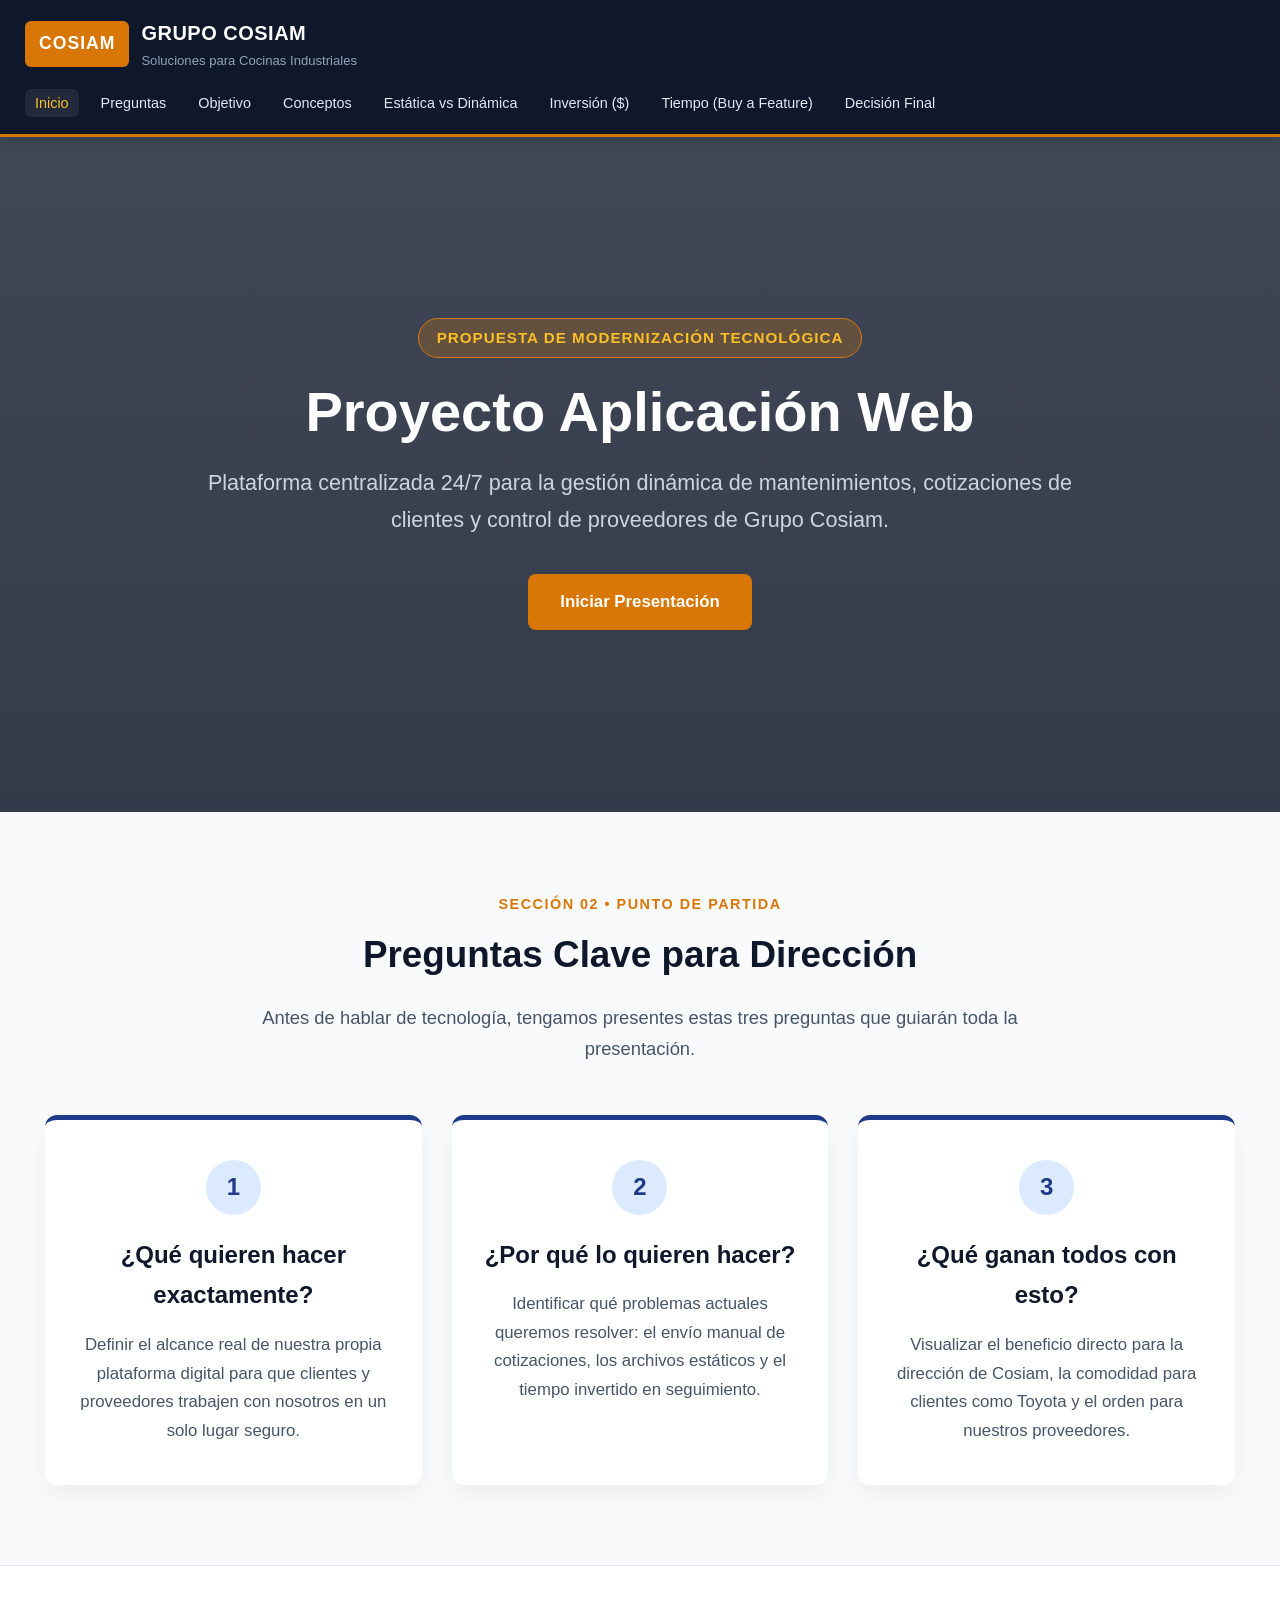
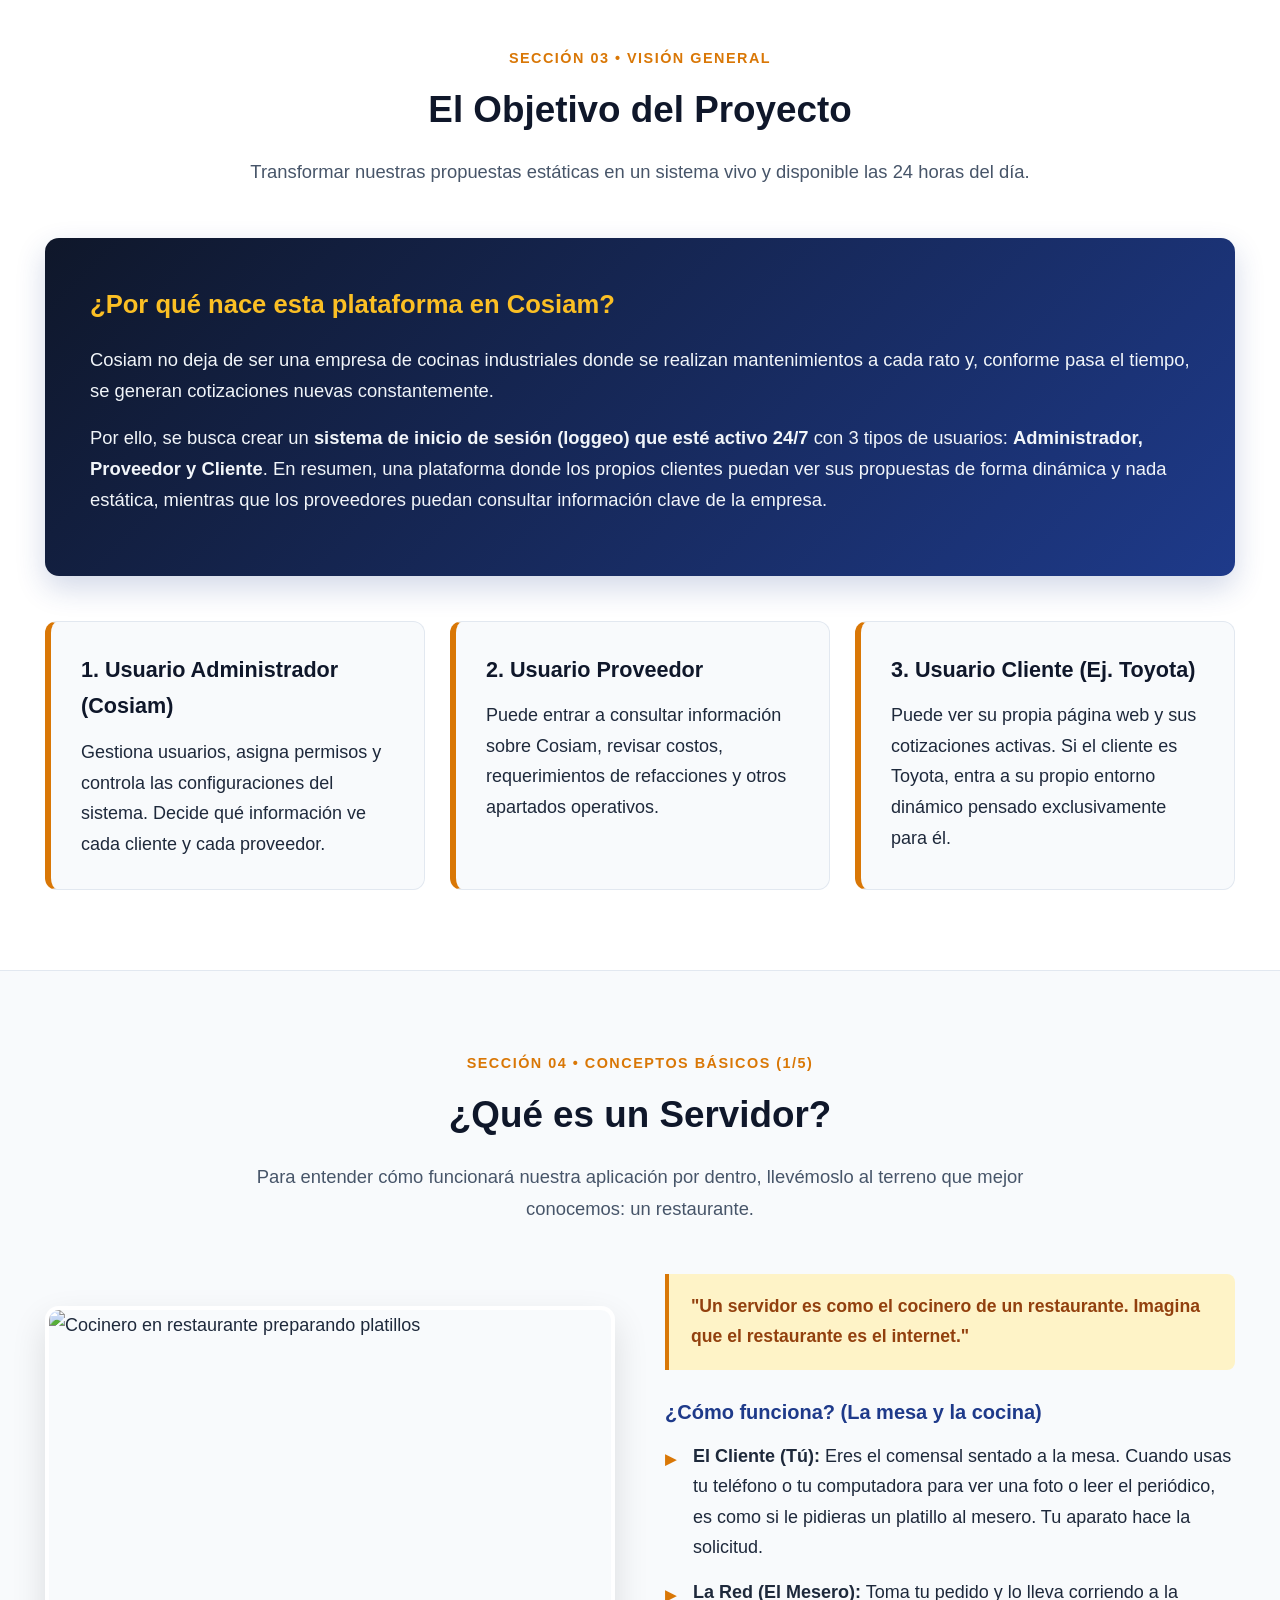
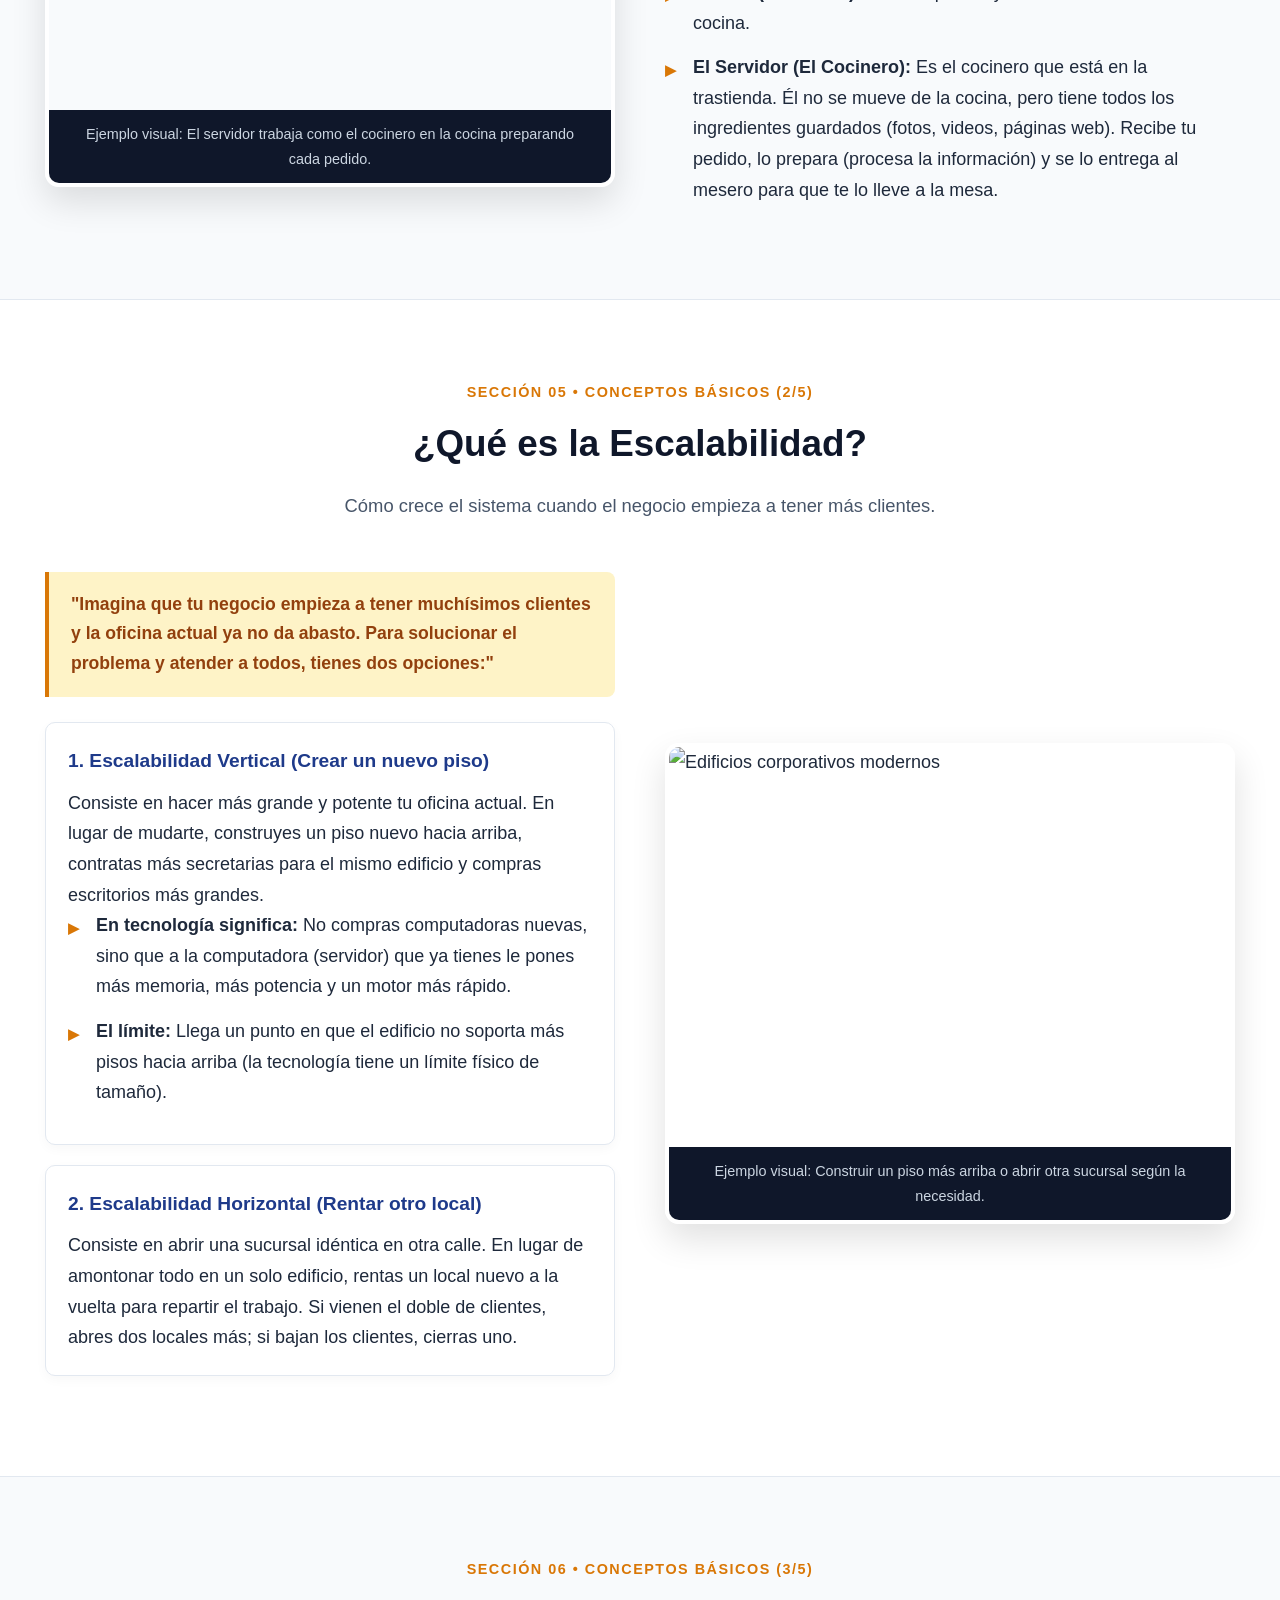
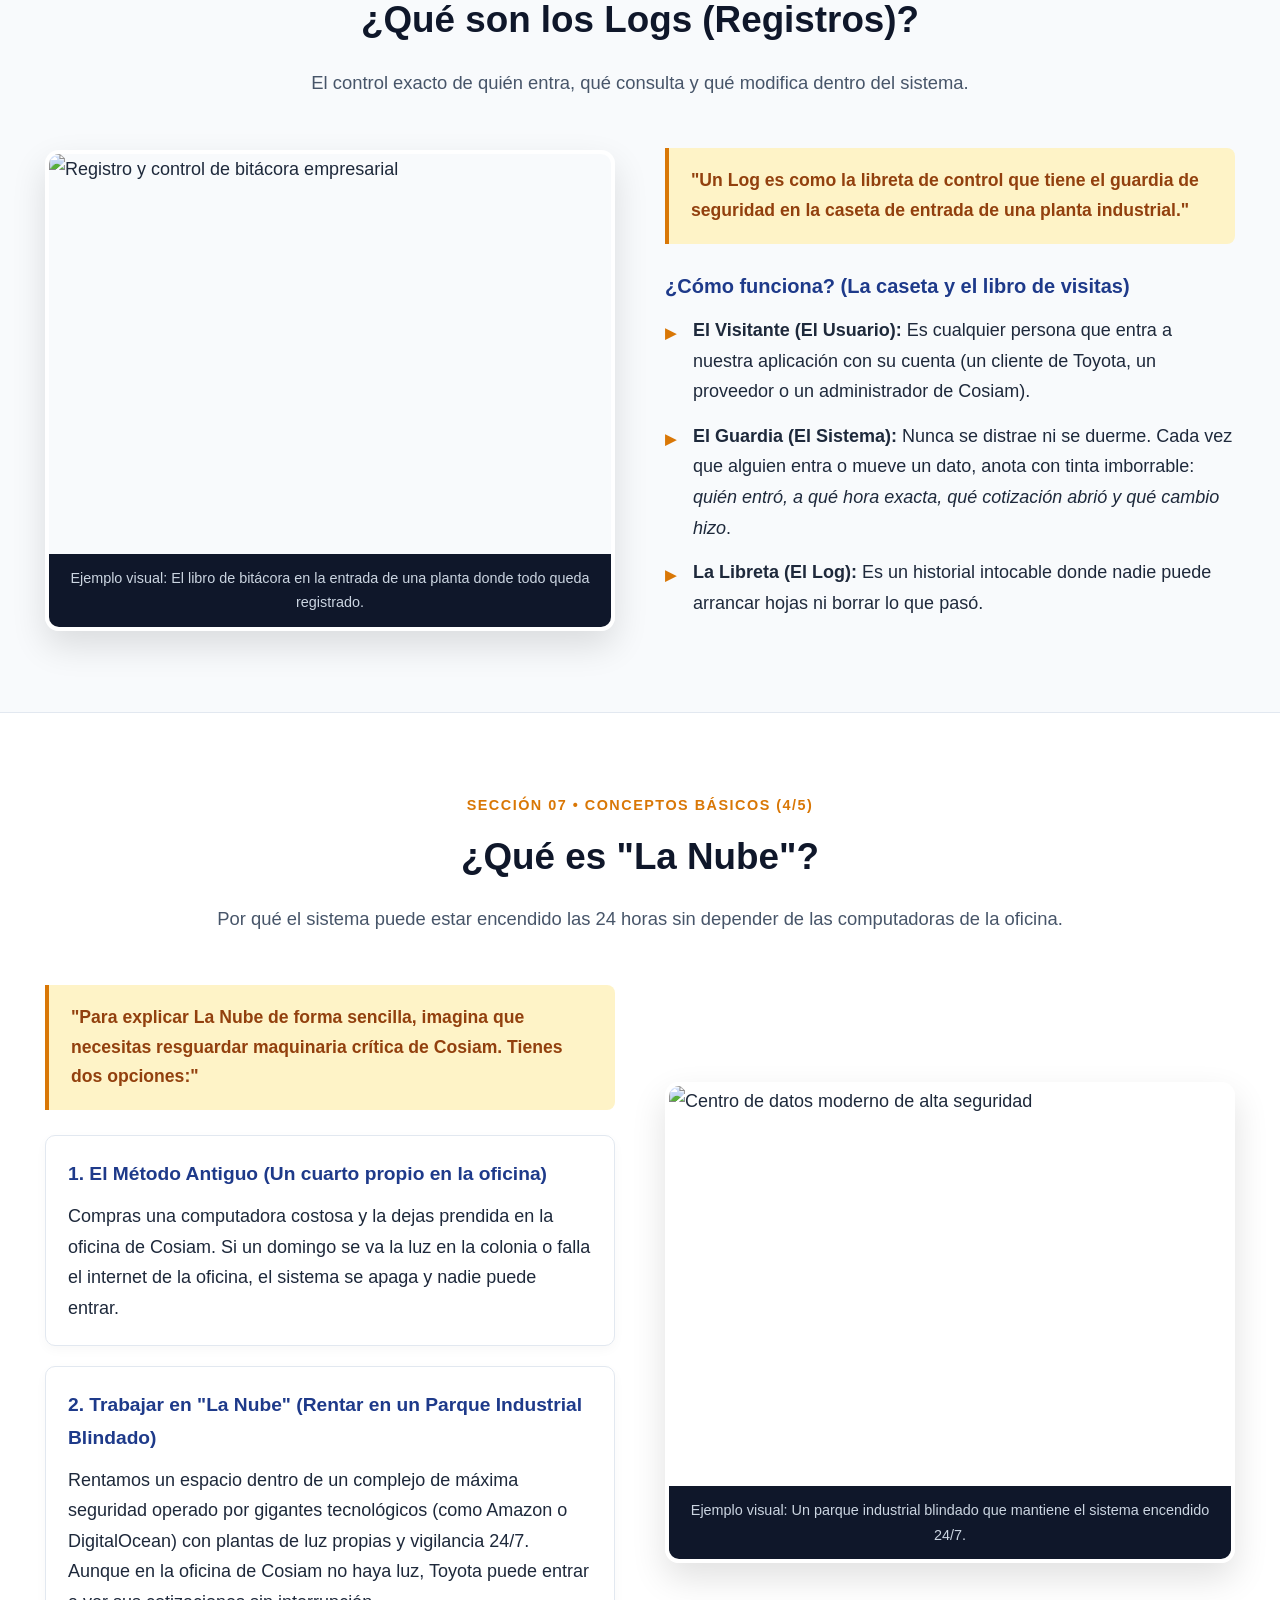
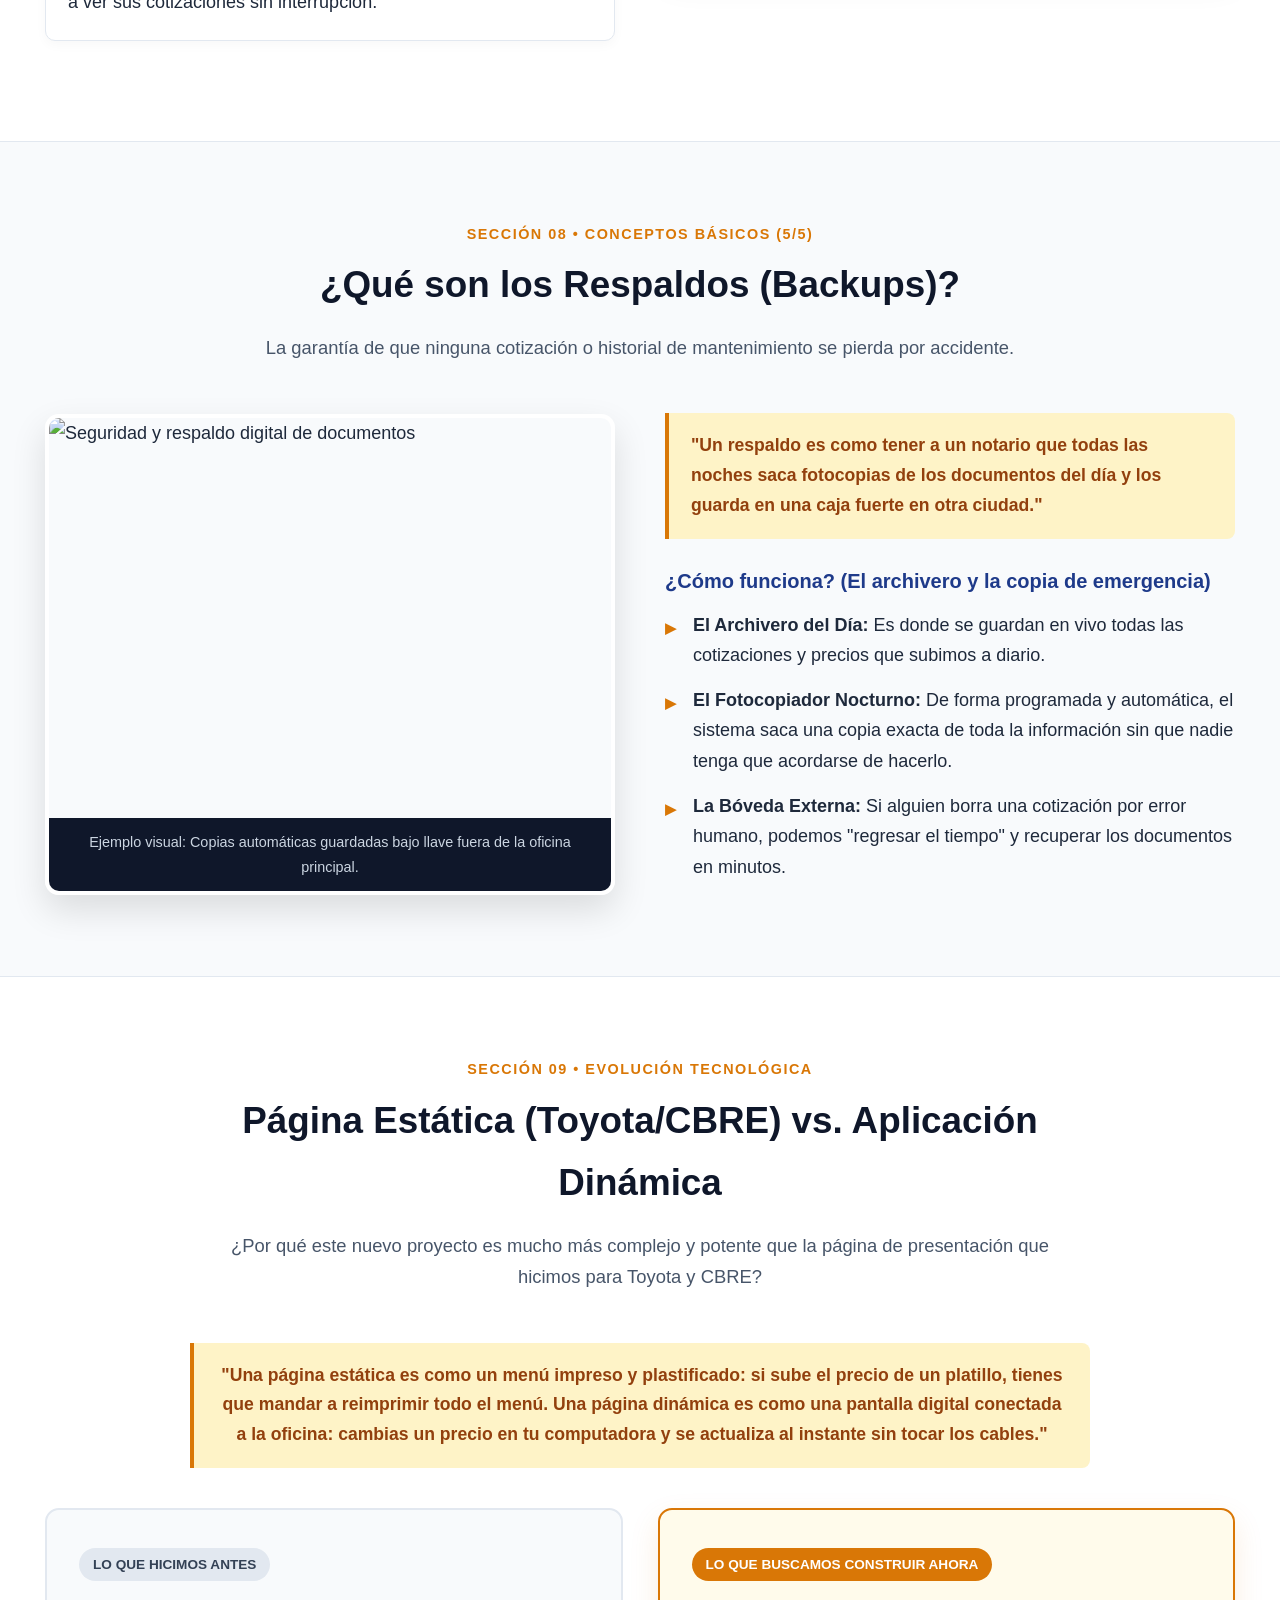
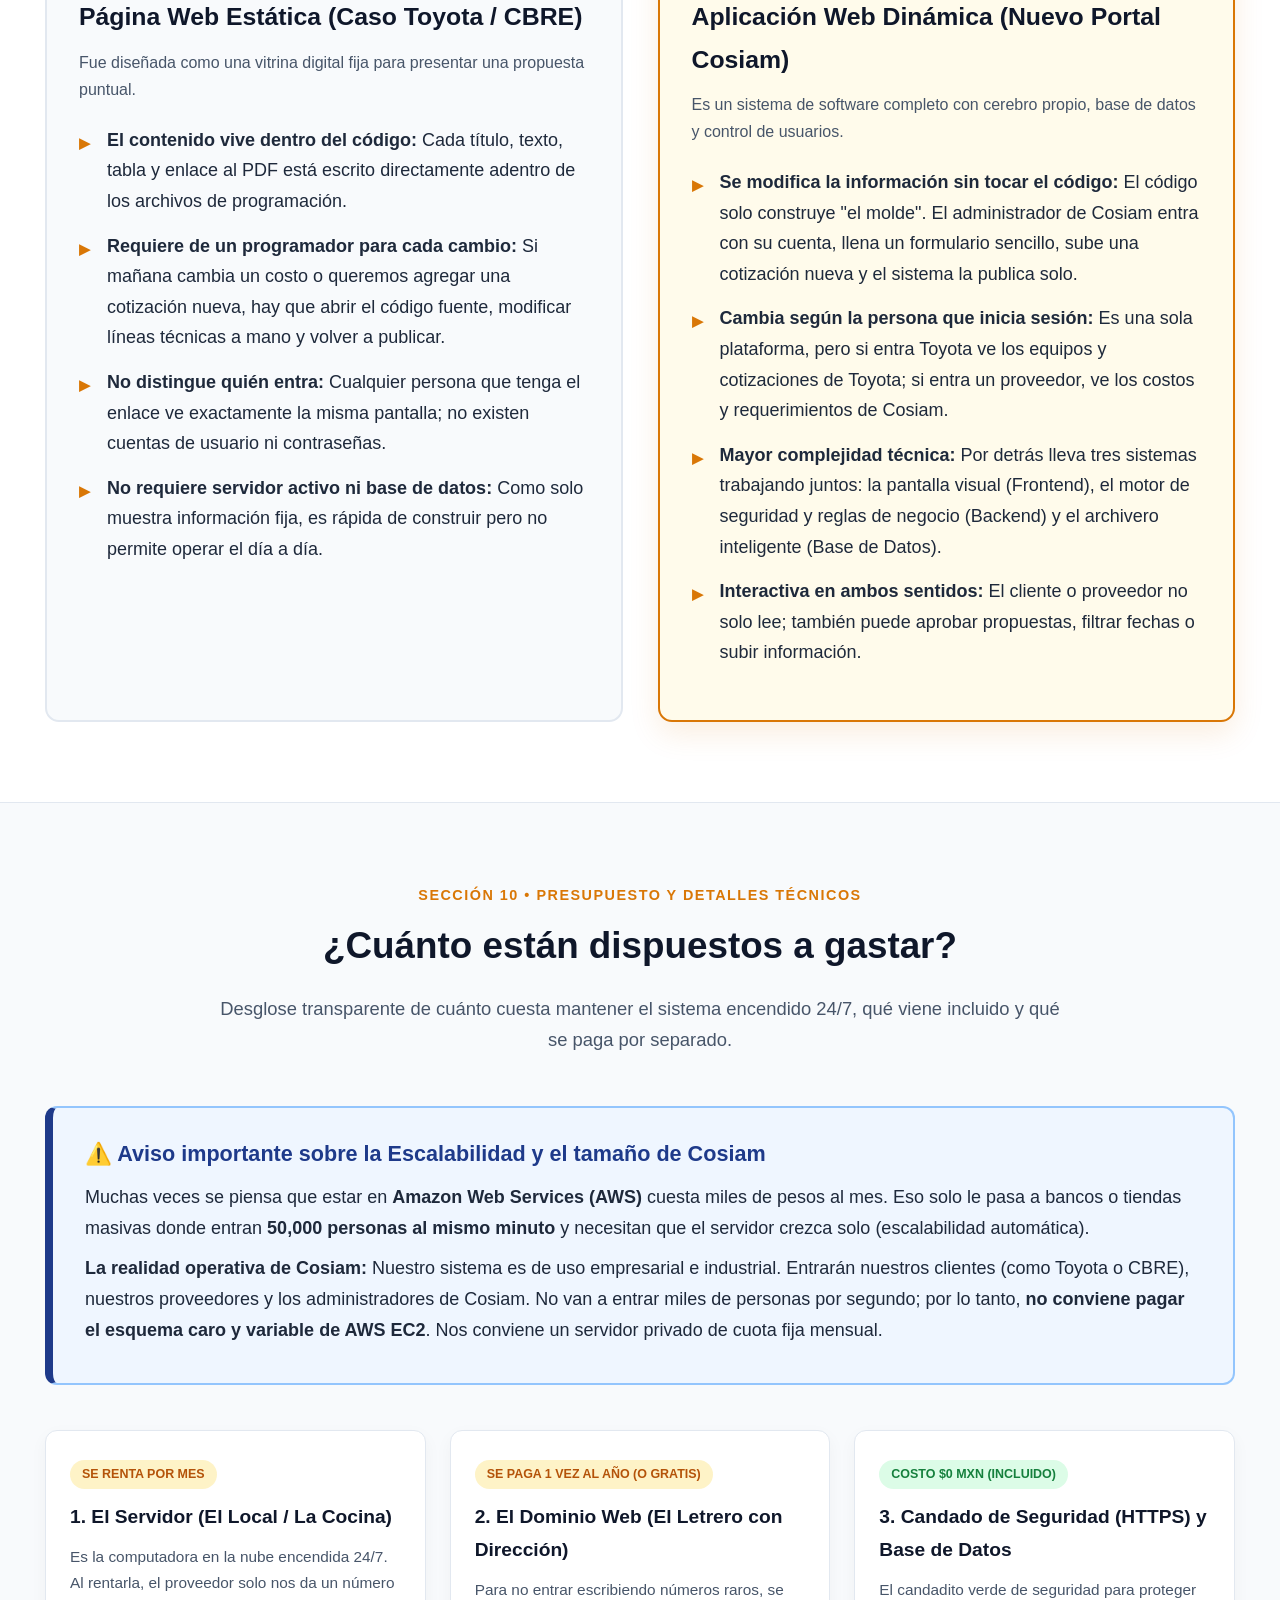
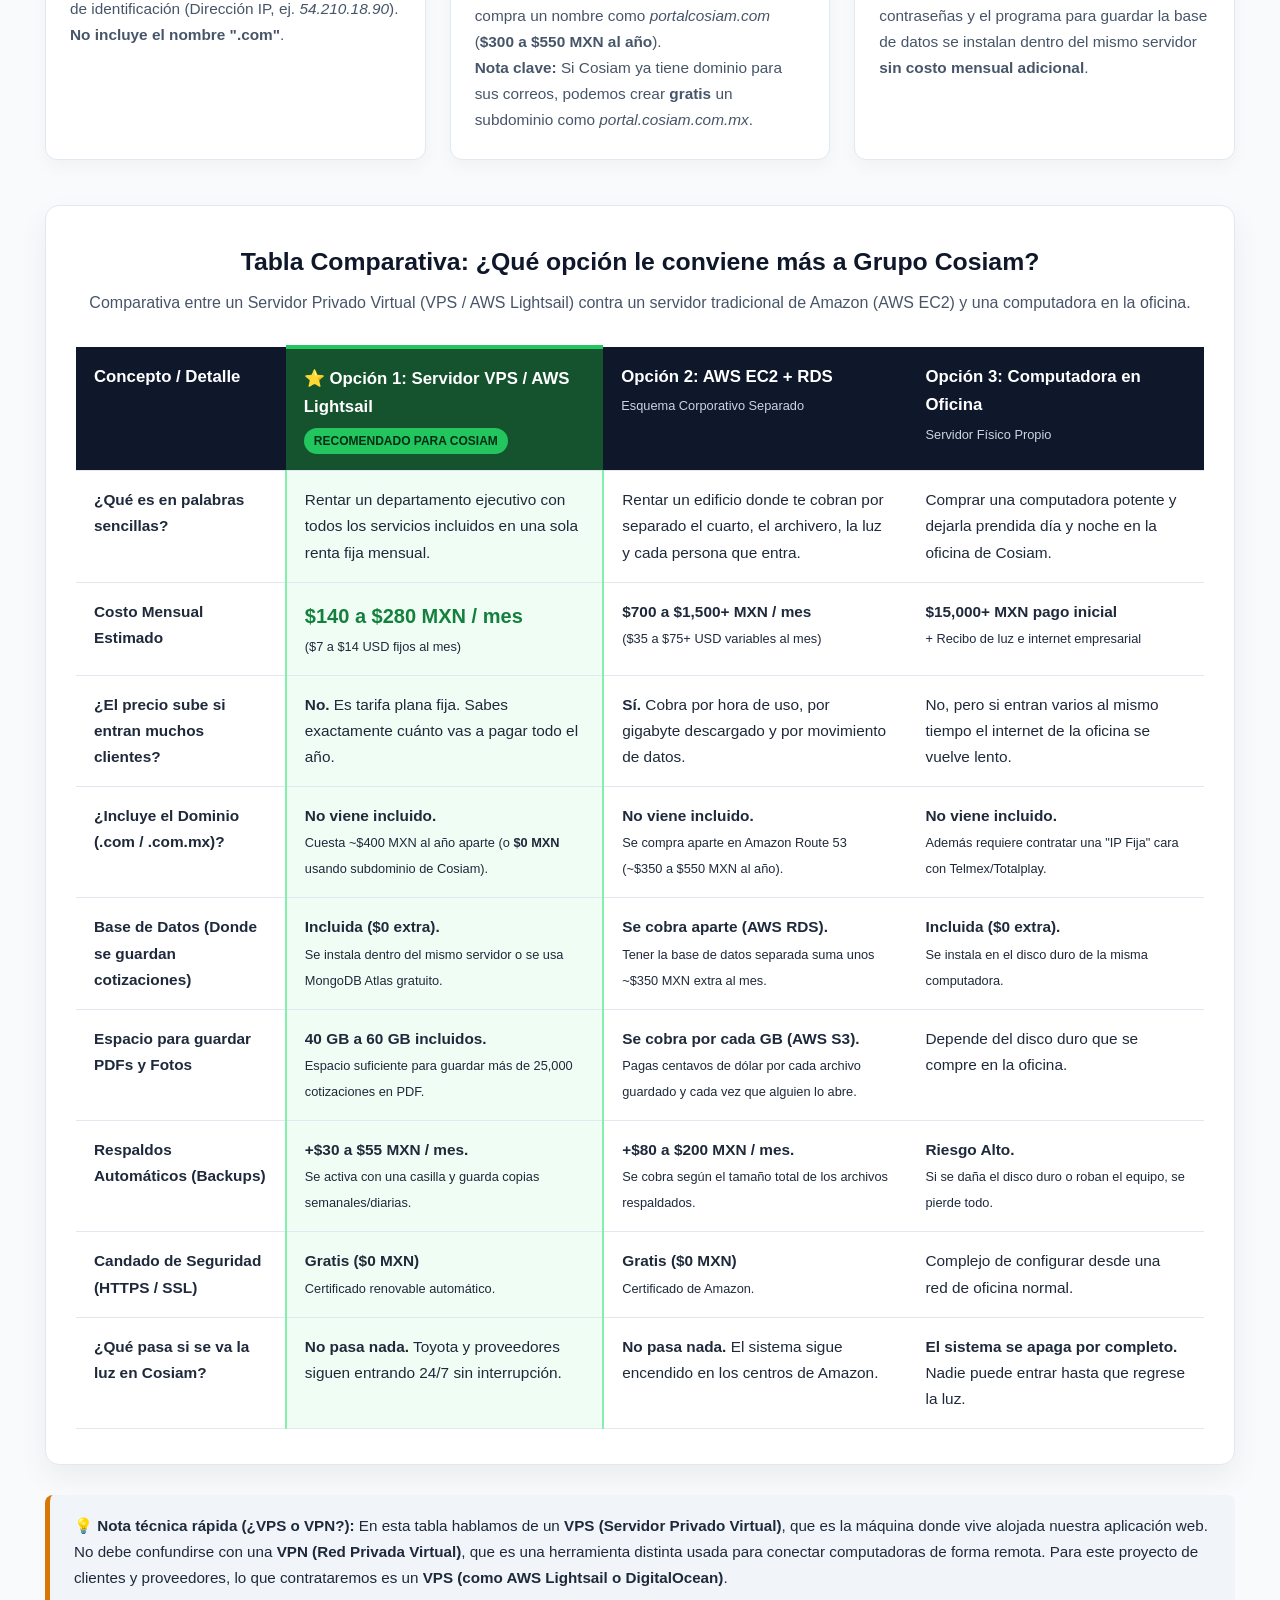
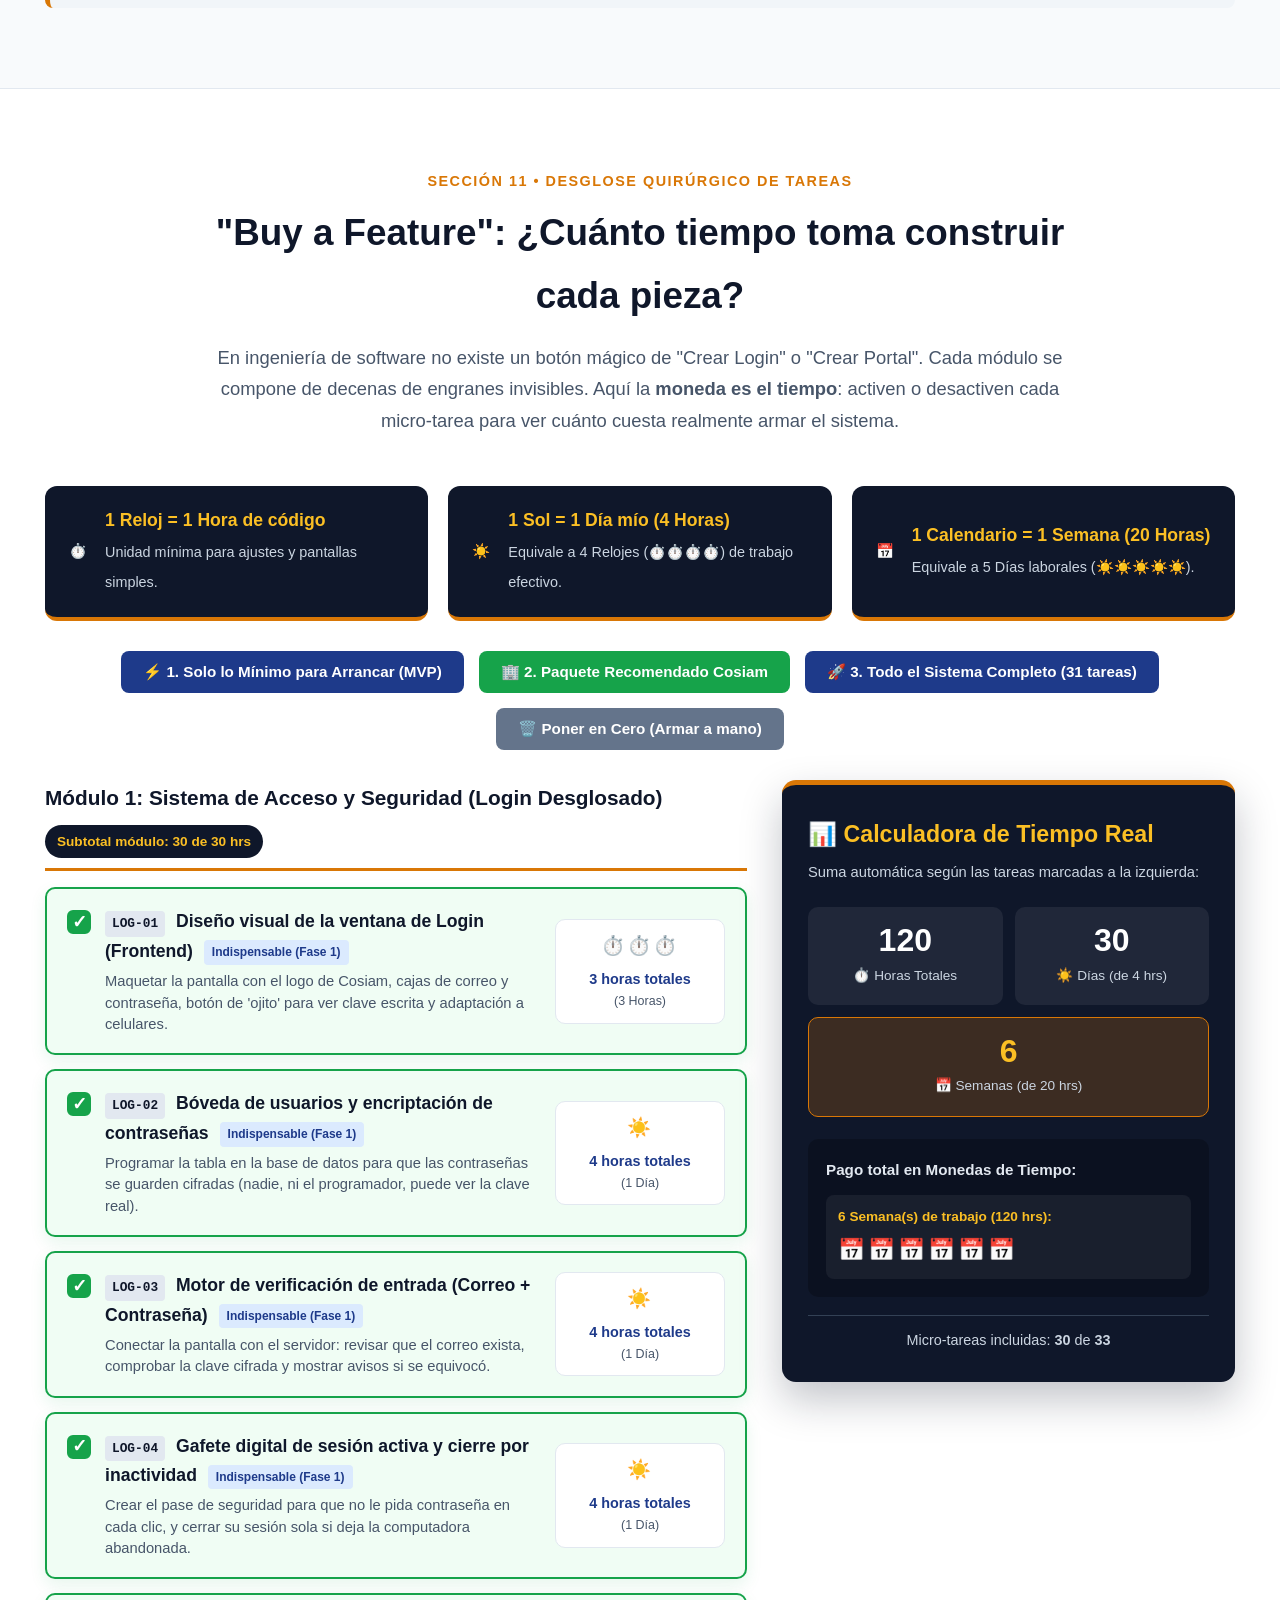
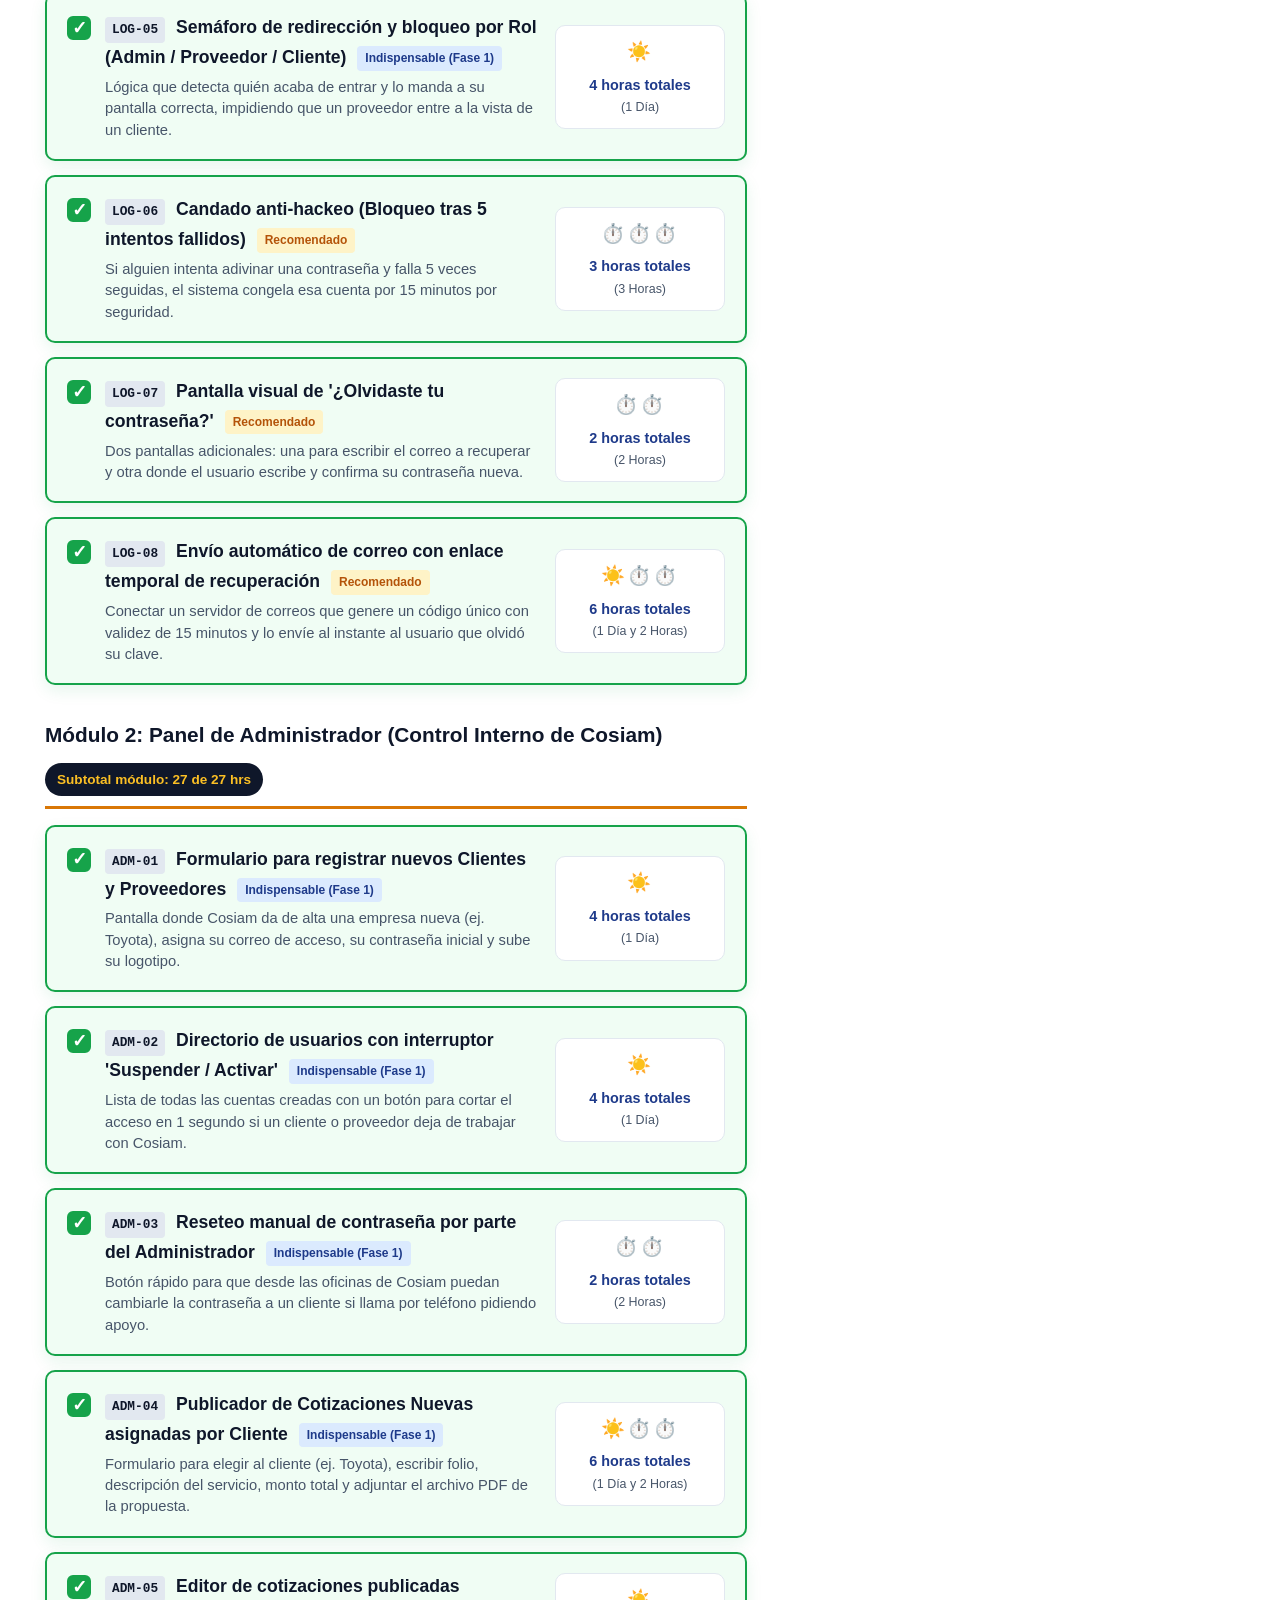
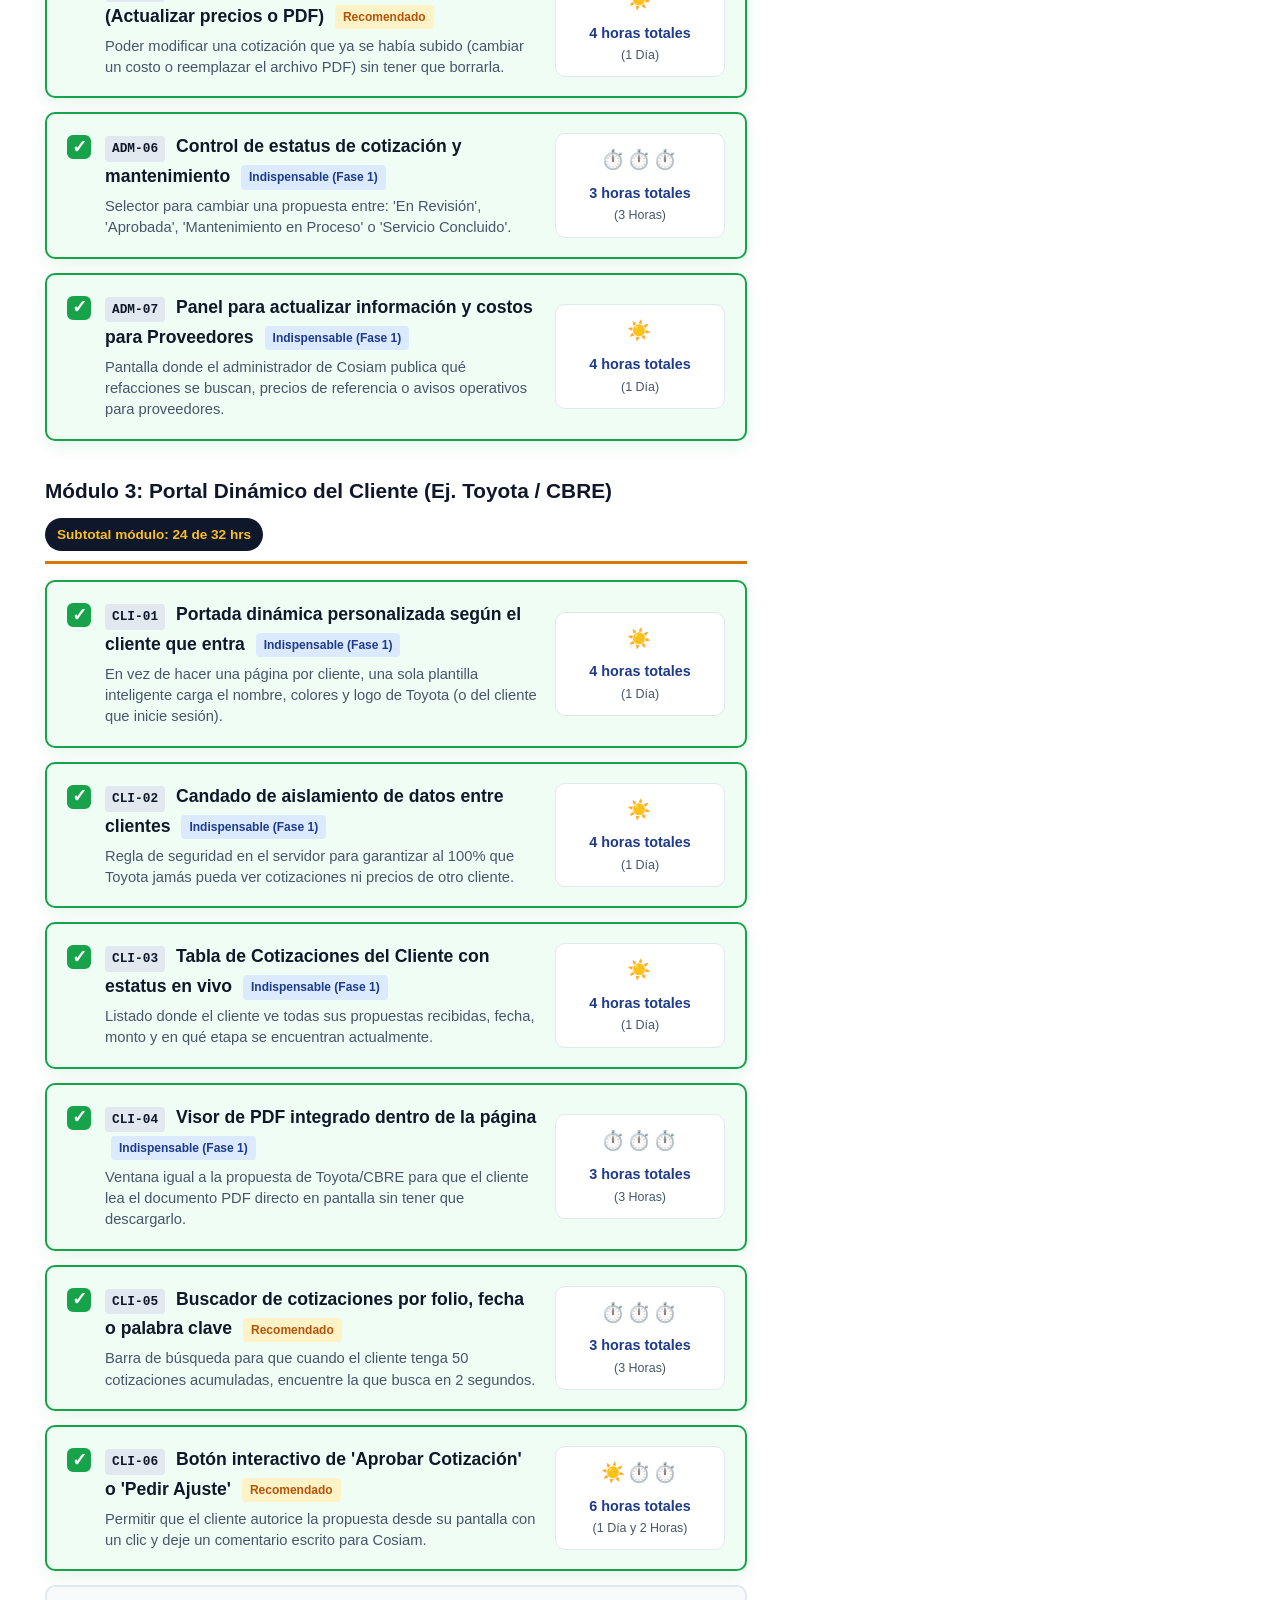
==== index.html @ 435346b8 "first commit" ====
<!DOCTYPE html>
<html lang="es">
<head>
    <meta charset="UTF-8">
    <meta name="viewport" content="width=device-width, initial-scale=1.0">
    <title>Grupo Cosiam | Presentación Proyecto Aplicación Web</title>
    <link rel="stylesheet" href="styles.css">
</head>
<body>

    <!-- ================= HEADER CORPORATIVO ================= -->
    <header id="main-header">
        <div class="header-container">
            <div class="logo-area">
                <div class="logo-badge">COSIAM</div>
                <div class="brand-text">
                    <h1>GRUPO COSIAM</h1>
                    <span>Soluciones para Cocinas Industriales</span>
                </div>
            </div>

            <button class="menu-toggle" id="menu-toggle" aria-label="Abrir menú">
                ☰
            </button>

            <nav id="main-nav">
                <ul>
                    <li><a href="#inicio" class="nav-link active">Inicio</a></li>
                    <li><a href="#preguntas" class="nav-link">Preguntas</a></li>
                    <li><a href="#objetivo" class="nav-link">Objetivo</a></li>
                    <li><a href="#servidor" class="nav-link">Conceptos</a></li>
                    <li><a href="#estatica-vs-dinamica" class="nav-link">Estática vs Dinámica</a></li>
                    <li><a href="#costos" class="nav-link">Inversión ($)</a></li>
                    <li><a href="#buy-a-feature" class="nav-link">Tiempo (Buy a Feature)</a></li>
                    <li><a href="#cierre" class="nav-link">Decisión Final</a></li>
                </ul>
            </nav>
        </div>
    </header>

    <!-- ================= SECCIÓN 1: HERO ================= -->
    <section id="inicio" class="hero-section">
        <div class="hero-content reveal">
            <span class="hero-tag">Propuesta de Modernización Tecnológica</span>
            <h2>Proyecto Aplicación Web</h2>
            <p>Plataforma centralizada 24/7 para la gestión dinámica de mantenimientos, cotizaciones de clientes y control de proveedores de Grupo Cosiam.</p>
            <a href="#preguntas" class="btn-primary">Iniciar Presentación</a>
        </div>
    </section>

    <!-- ================= SECCIÓN 2: PREGUNTAS CLAVE ================= -->
    <section id="preguntas" class="section-wrapper">
        <div class="section-header reveal">
            <span class="section-step">Sección 02 • Punto de Partida</span>
            <h3>Preguntas Clave para Dirección</h3>
            <p>Antes de hablar de tecnología, tengamos presentes estas tres preguntas que guiarán toda la presentación.</p>
        </div>

        <div class="questions-grid">
            <div class="question-card reveal">
                <div class="question-number">1</div>
                <h4>¿Qué quieren hacer exactamente?</h4>
                <p>Definir el alcance real de nuestra propia plataforma digital para que clientes y proveedores trabajen con nosotros en un solo lugar seguro.</p>
            </div>

            <div class="question-card reveal">
                <div class="question-number">2</div>
                <h4>¿Por qué lo quieren hacer?</h4>
                <p>Identificar qué problemas actuales queremos resolver: el envío manual de cotizaciones, los archivos estáticos y el tiempo invertido en seguimiento.</p>
            </div>

            <div class="question-card reveal">
                <div class="question-number">3</div>
                <h4>¿Qué ganan todos con esto?</h4>
                <p>Visualizar el beneficio directo para la dirección de Cosiam, la comodidad para clientes como Toyota y el orden para nuestros proveedores.</p>
            </div>
        </div>
    </section>

    <!-- ================= SECCIÓN 3: OBJETIVO DEL PROYECTO ================= -->
    <div class="section-alt">
        <section id="objetivo" class="section-wrapper">
            <div class="section-header reveal">
                <span class="section-step">Sección 03 • Visión General</span>
                <h3>El Objetivo del Proyecto</h3>
                <p>Transformar nuestras propuestas estáticas en un sistema vivo y disponible las 24 horas del día.</p>
            </div>

            <div class="objective-box reveal">
                <h4>¿Por qué nace esta plataforma en Cosiam?</h4>
                <p>Cosiam no deja de ser una empresa de cocinas industriales donde se realizan mantenimientos a cada rato y, conforme pasa el tiempo, se generan cotizaciones nuevas constantemente.</p>
                <p>Por ello, se busca crear un <strong>sistema de inicio de sesión (loggeo) que esté activo 24/7</strong> con 3 tipos de usuarios: <strong>Administrador, Proveedor y Cliente</strong>. En resumen, una plataforma donde los propios clientes puedan ver sus propuestas de forma dinámica y nada estática, mientras que los proveedores puedan consultar información clave de la empresa.</p>
            </div>

            <div class="roles-grid">
                <div class="role-card reveal">
                    <h5>1. Usuario Administrador (Cosiam)</h5>
                    <p>Gestiona usuarios, asigna permisos y controla las configuraciones del sistema. Decide qué información ve cada cliente y cada proveedor.</p>
                </div>

                <div class="role-card reveal">
                    <h5>2. Usuario Proveedor</h5>
                    <p>Puede entrar a consultar información sobre Cosiam, revisar costos, requerimientos de refacciones y otros apartados operativos.</p>
                </div>

                <div class="role-card reveal">
                    <h5>3. Usuario Cliente (Ej. Toyota)</h5>
                    <p>Puede ver su propia página web y sus cotizaciones activas. Si el cliente es Toyota, entra a su propio entorno dinámico pensado exclusivamente para él.</p>
                </div>
            </div>
        </section>
    </div>

    <!-- ================= SECCIÓN 4: EL SERVIDOR ================= -->
    <section id="servidor" class="section-wrapper">
        <div class="section-header reveal">
            <span class="section-step">Sección 04 • Conceptos Básicos (1/5)</span>
            <h3>¿Qué es un Servidor?</h3>
            <p>Para entender cómo funcionará nuestra aplicación por dentro, llevémoslo al terreno que mejor conocemos: un restaurante.</p>
        </div>

        <div class="concept-container reveal">
            <div class="concept-image-wrapper">
                <img src="https://images.unsplash.com/photo-1577219491135-ce391730fb2c?auto=format&fit=crop&w=1000&q=80" alt="Cocinero en restaurante preparando platillos">
                <div class="image-caption">Ejemplo visual: El servidor trabaja como el cocinero en la cocina preparando cada pedido.</div>
            </div>

            <div class="concept-text">
                <div class="metaphor-intro">
                    "Un servidor es como el cocinero de un restaurante. Imagina que el restaurante es el internet."
                </div>

                <div class="concept-subtitle">¿Cómo funciona? (La mesa y la cocina)</div>
                <ul class="concept-list">
                    <li><strong>El Cliente (Tú):</strong> Eres el comensal sentado a la mesa. Cuando usas tu teléfono o tu computadora para ver una foto o leer el periódico, es como si le pidieras un platillo al mesero. Tu aparato hace la solicitud.</li>
                    <li><strong>La Red (El Mesero):</strong> Toma tu pedido y lo lleva corriendo a la cocina.</li>
                    <li><strong>El Servidor (El Cocinero):</strong> Es el cocinero que está en la trastienda. Él no se mueve de la cocina, pero tiene todos los ingredientes guardados (fotos, videos, páginas web). Recibe tu pedido, lo prepara (procesa la información) y se lo entrega al mesero para que te lo lleve a la mesa.</li>
                </ul>
            </div>
        </div>
    </section>

    <!-- ================= SECCIÓN 5: ESCALABILIDAD ================= -->
    <div class="section-alt">
        <section id="escalabilidad" class="section-wrapper">
            <div class="section-header reveal">
                <span class="section-step">Sección 05 • Conceptos Básicos (2/5)</span>
                <h3>¿Qué es la Escalabilidad?</h3>
                <p>Cómo crece el sistema cuando el negocio empieza a tener más clientes.</p>
            </div>

            <div class="concept-container reverse reveal">
                <div class="concept-image-wrapper">
                    <img src="https://images.unsplash.com/photo-1486406146926-c627a92ad1ab?auto=format&fit=crop&w=1000&q=80" alt="Edificios corporativos modernos">
                    <div class="image-caption">Ejemplo visual: Construir un piso más arriba o abrir otra sucursal según la necesidad.</div>
                </div>

                <div class="concept-text">
                    <div class="metaphor-intro">
                        "Imagina que tu negocio empieza a tener muchísimos clientes y la oficina actual ya no da abasto. Para solucionar el problema y atender a todos, tienes dos opciones:"
                    </div>

                    <div class="option-card">
                        <h5>1. Escalabilidad Vertical (Crear un nuevo piso)</h5>
                        <p>Consiste en hacer más grande y potente tu oficina actual. En lugar de mudarte, construyes un piso nuevo hacia arriba, contratas más secretarias para el mismo edificio y compras escritorios más grandes.</p>
                        <ul class="concept-list">
                            <li><strong>En tecnología significa:</strong> No compras computadoras nuevas, sino que a la computadora (servidor) que ya tienes le pones más memoria, más potencia y un motor más rápido.</li>
                            <li><strong>El límite:</strong> Llega un punto en que el edificio no soporta más pisos hacia arriba (la tecnología tiene un límite físico de tamaño).</li>
                        </ul>
                    </div>

                    <div class="option-card">
                        <h5>2. Escalabilidad Horizontal (Rentar otro local)</h5>
                        <p>Consiste en abrir una sucursal idéntica en otra calle. En lugar de amontonar todo en un solo edificio, rentas un local nuevo a la vuelta para repartir el trabajo. Si vienen el doble de clientes, abres dos locales más; si bajan los clientes, cierras uno.</p>
                    </div>
                </div>
            </div>
        </section>
    </div>

    <!-- ================= SECCIÓN 6: LOGS (BITÁCORA) ================= -->
    <section id="logs" class="section-wrapper">
        <div class="section-header reveal">
            <span class="section-step">Sección 06 • Conceptos Básicos (3/5)</span>
            <h3>¿Qué son los Logs (Registros)?</h3>
            <p>El control exacto de quién entra, qué consulta y qué modifica dentro del sistema.</p>
        </div>

        <div class="concept-container reveal">
            <div class="concept-image-wrapper">
                <img src="https://images.unsplash.com/photo-1454165804606-c3d57bc86b40?auto=format&fit=crop&w=1000&q=80" alt="Registro y control de bitácora empresarial">
                <div class="image-caption">Ejemplo visual: El libro de bitácora en la entrada de una planta donde todo queda registrado.</div>
            </div>

            <div class="concept-text">
                <div class="metaphor-intro">
                    "Un Log es como la libreta de control que tiene el guardia de seguridad en la caseta de entrada de una planta industrial."
                </div>

                <div class="concept-subtitle">¿Cómo funciona? (La caseta y el libro de visitas)</div>
                <ul class="concept-list">
                    <li><strong>El Visitante (El Usuario):</strong> Es cualquier persona que entra a nuestra aplicación con su cuenta (un cliente de Toyota, un proveedor o un administrador de Cosiam).</li>
                    <li><strong>El Guardia (El Sistema):</strong> Nunca se distrae ni se duerme. Cada vez que alguien entra o mueve un dato, anota con tinta imborrable: <em>quién entró, a qué hora exacta, qué cotización abrió y qué cambio hizo</em>.</li>
                    <li><strong>La Libreta (El Log):</strong> Es un historial intocable donde nadie puede arrancar hojas ni borrar lo que pasó.</li>
                </ul>
            </div>
        </div>
    </section>

    <!-- ================= SECCIÓN 7: LA NUBE ================= -->
    <div class="section-alt">
        <section id="nube" class="section-wrapper">
            <div class="section-header reveal">
                <span class="section-step">Sección 07 • Conceptos Básicos (4/5)</span>
                <h3>¿Qué es "La Nube"?</h3>
                <p>Por qué el sistema puede estar encendido las 24 horas sin depender de las computadoras de la oficina.</p>
            </div>

            <div class="concept-container reverse reveal">
                <div class="concept-image-wrapper">
                    <img src="https://images.unsplash.com/photo-1558494949-ef010cbdcc31?auto=format&fit=crop&w=1000&q=80" alt="Centro de datos moderno de alta seguridad">
                    <div class="image-caption">Ejemplo visual: Un parque industrial blindado que mantiene el sistema encendido 24/7.</div>
                </div>

                <div class="concept-text">
                    <div class="metaphor-intro">
                        "Para explicar La Nube de forma sencilla, imagina que necesitas resguardar maquinaria crítica de Cosiam. Tienes dos opciones:"
                    </div>

                    <div class="option-card">
                        <h5>1. El Método Antiguo (Un cuarto propio en la oficina)</h5>
                        <p>Compras una computadora costosa y la dejas prendida en la oficina de Cosiam. Si un domingo se va la luz en la colonia o falla el internet de la oficina, el sistema se apaga y nadie puede entrar.</p>
                    </div>

                    <div class="option-card">
                        <h5>2. Trabajar en "La Nube" (Rentar en un Parque Industrial Blindado)</h5>
                        <p>Rentamos un espacio dentro de un complejo de máxima seguridad operado por gigantes tecnológicos (como Amazon o DigitalOcean) con plantas de luz propias y vigilancia 24/7. Aunque en la oficina de Cosiam no haya luz, Toyota puede entrar a ver sus cotizaciones sin interrupción.</p>
                    </div>
                </div>
            </div>
        </section>
    </div>

    <!-- ================= SECCIÓN 8: RESPALDOS (BACKUPS) ================= -->
    <section id="respaldos" class="section-wrapper">
        <div class="section-header reveal">
            <span class="section-step">Sección 08 • Conceptos Básicos (5/5)</span>
            <h3>¿Qué son los Respaldos (Backups)?</h3>
            <p>La garantía de que ninguna cotización o historial de mantenimiento se pierda por accidente.</p>
        </div>

        <div class="concept-container reveal">
            <div class="concept-image-wrapper">
                <img src="https://images.unsplash.com/photo-1563986768609-322da13575f3?auto=format&fit=crop&w=1000&q=80" alt="Seguridad y respaldo digital de documentos">
                <div class="image-caption">Ejemplo visual: Copias automáticas guardadas bajo llave fuera de la oficina principal.</div>
            </div>

            <div class="concept-text">
                <div class="metaphor-intro">
                    "Un respaldo es como tener a un notario que todas las noches saca fotocopias de los documentos del día y los guarda en una caja fuerte en otra ciudad."
                </div>

                <div class="concept-subtitle">¿Cómo funciona? (El archivero y la copia de emergencia)</div>
                <ul class="concept-list">
                    <li><strong>El Archivero del Día:</strong> Es donde se guardan en vivo todas las cotizaciones y precios que subimos a diario.</li>
                    <li><strong>El Fotocopiador Nocturno:</strong> De forma programada y automática, el sistema saca una copia exacta de toda la información sin que nadie tenga que acordarse de hacerlo.</li>
                    <li><strong>La Bóveda Externa:</strong> Si alguien borra una cotización por error humano, podemos "regresar el tiempo" y recuperar los documentos en minutos.</li>
                </ul>
            </div>
        </div>
    </section>

    <!-- ================= SECCIÓN 9: PÁGINA ESTÁTICA VS DINÁMICA ================= -->
    <div class="section-alt">
        <section id="estatica-vs-dinamica" class="section-wrapper">
            <div class="section-header reveal">
                <span class="section-step">Sección 09 • Evolución Tecnológica</span>
                <h3>Página Estática (Toyota/CBRE) vs. Aplicación Dinámica</h3>
                <p>¿Por qué este nuevo proyecto es mucho más complejo y potente que la página de presentación que hicimos para Toyota y CBRE?</p>
            </div>

            <div class="metaphor-intro reveal" style="max-width: 900px; margin: 0 auto 40px auto; text-align: center;">
                "Una página estática es como un <strong>menú impreso y plastificado</strong>: si sube el precio de un platillo, tienes que mandar a reimprimir todo el menú. Una página dinámica es como una <strong>pantalla digital conectada a la oficina</strong>: cambias un precio en tu computadora y se actualiza al instante sin tocar los cables."
            </div>

            <div class="comparison-grid reveal">
                <!-- Columna Estática -->
                <div class="comparison-card static-card">
                    <div class="comp-badge badge-gray">Lo que hicimos antes</div>
                    <h4>Página Web Estática (Caso Toyota / CBRE)</h4>
                    <p class="comp-desc">Fue diseñada como una vitrina digital fija para presentar una propuesta puntual.</p>
                    <ul class="concept-list">
                        <li><strong>El contenido vive dentro del código:</strong> Cada título, texto, tabla y enlace al PDF está escrito directamente adentro de los archivos de programación.</li>
                        <li><strong>Requiere de un programador para cada cambio:</strong> Si mañana cambia un costo o queremos agregar una cotización nueva, hay que abrir el código fuente, modificar líneas técnicas a mano y volver a publicar.</li>
                        <li><strong>No distingue quién entra:</strong> Cualquier persona que tenga el enlace ve exactamente la misma pantalla; no existen cuentas de usuario ni contraseñas.</li>
                        <li><strong>No requiere servidor activo ni base de datos:</strong> Como solo muestra información fija, es rápida de construir pero no permite operar el día a día.</li>
                    </ul>
                </div>

                <!-- Columna Dinámica -->
                <div class="comparison-card dynamic-card">
                    <div class="comp-badge badge-amber">Lo que buscamos construir ahora</div>
                    <h4>Aplicación Web Dinámica (Nuevo Portal Cosiam)</h4>
                    <p class="comp-desc">Es un sistema de software completo con cerebro propio, base de datos y control de usuarios.</p>
                    <ul class="concept-list">
                        <li><strong>Se modifica la información sin tocar el código:</strong> El código solo construye "el molde". El administrador de Cosiam entra con su cuenta, llena un formulario sencillo, sube una cotización nueva y el sistema la publica solo.</li>
                        <li><strong>Cambia según la persona que inicia sesión:</strong> Es una sola plataforma, pero si entra Toyota ve los equipos y cotizaciones de Toyota; si entra un proveedor, ve los costos y requerimientos de Cosiam.</li>
                        <li><strong>Mayor complejidad técnica:</strong> Por detrás lleva tres sistemas trabajando juntos: la pantalla visual (Frontend), el motor de seguridad y reglas de negocio (Backend) y el archivero inteligente (Base de Datos).</li>
                        <li><strong>Interactiva en ambos sentidos:</strong> El cliente o proveedor no solo lee; también puede aprobar propuestas, filtrar fechas o subir información.</li>
                    </ul>
                </div>
            </div>
        </section>
    </div>

    <!-- ================= SECCIÓN 10: COSTOS E INFRAESTRUCTURA DETALLADA ================= -->
    <section id="costos" class="section-wrapper">
        <div class="section-header reveal">
            <span class="section-step">Sección 10 • Presupuesto y Detalles Técnicos</span>
            <h3>¿Cuánto están dispuestos a gastar?</h3>
            <p>Desglose transparente de cuánto cuesta mantener el sistema encendido 24/7, qué viene incluido y qué se paga por separado.</p>
        </div>

        <!-- Aviso de Escalabilidad Realista -->
        <div class="cost-warning-box reveal">
            <h4>⚠️ Aviso importante sobre la Escalabilidad y el tamaño de Cosiam</h4>
            <p>Muchas veces se piensa que estar en <strong>Amazon Web Services (AWS)</strong> cuesta miles de pesos al mes. Eso solo le pasa a bancos o tiendas masivas donde entran <strong>50,000 personas al mismo minuto</strong> y necesitan que el servidor crezca solo (escalabilidad automática).</p>
            <p><strong>La realidad operativa de Cosiam:</strong> Nuestro sistema es de uso empresarial e industrial. Entrarán nuestros clientes (como Toyota o CBRE), nuestros proveedores y los administradores de Cosiam. No van a entrar miles de personas por segundo; por lo tanto, <strong>no conviene pagar el esquema caro y variable de AWS EC2</strong>. Nos conviene un servidor privado de cuota fija mensual.</p>
        </div>

        <!-- Explicación rápida: Qué es cada gasto (Terreno vs Letrero) -->
        <div class="anatomy-grid reveal">
            <div class="anatomy-card">
                <span class="anatomy-badge badge-Separate">Se Renta por Mes</span>
                <h5>1. El Servidor (El Local / La Cocina)</h5>
                <p>Es la computadora en la nube encendida 24/7. Al rentarla, el proveedor solo nos da un número de identificación (Dirección IP, ej. <em>54.210.18.90</em>). <strong>No incluye el nombre ".com"</strong>.</p>
            </div>

            <div class="anatomy-card">
                <span class="anatomy-badge badge-Separate">Se Paga 1 Vez al Año (o Gratis)</span>
                <h5>2. El Dominio Web (El Letrero con Dirección)</h5>
                <p>Para no entrar escribiendo números raros, se compra un nombre como <em>portalcosiam.com</em> (<strong>$300 a $550 MXN al año</strong>). <br><strong>Nota clave:</strong> Si Cosiam ya tiene dominio para sus correos, podemos crear <strong>gratis</strong> un subdominio como <em>portal.cosiam.com.mx</em>.</p>
            </div>

            <div class="anatomy-card">
                <span class="anatomy-badge badge-Included">Costo $0 MXN (Incluido)</span>
                <h5>3. Candado de Seguridad (HTTPS) y Base de Datos</h5>
                <p>El candadito verde de seguridad para proteger contraseñas y el programa para guardar la base de datos se instalan dentro del mismo servidor <strong>sin costo mensual adicional</strong>.</p>
            </div>
        </div>

        <!-- TABLA COMPARATIVA EJECUTIVA -->
        <div class="table-container reveal">
            <h4 class="table-main-title">Tabla Comparativa: ¿Qué opción le conviene más a Grupo Cosiam?</h4>
            <p class="table-subtitle">Comparativa entre un Servidor Privado Virtual (VPS / AWS Lightsail) contra un servidor tradicional de Amazon (AWS EC2) y una computadora en la oficina.</p>

            <div class="table-responsive">
                <table class="cost-comparison-table">
                    <thead>
                        <tr>
                            <th>Concepto / Detalle</th>
                            <th class="col-recommended">
                                ⭐ Opción 1: Servidor VPS / AWS Lightsail<br>
                                <span class="th-badge">Recomendado para Cosiam</span>
                            </th>
                            <th>
                                Opción 2: AWS EC2 + RDS<br>
                                <span class="th-sub">Esquema Corporativo Separado</span>
                            </th>
                            <th>
                                Opción 3: Computadora en Oficina<br>
                                <span class="th-sub">Servidor Físico Propio</span>
                            </th>
                        </tr>
                    </thead>
                    <tbody>
                        <tr>
                            <td><strong>¿Qué es en palabras sencillas?</strong></td>
                            <td class="col-recommended">Rentar un departamento ejecutivo con todos los servicios incluidos en una sola renta fija mensual.</td>
                            <td>Rentar un edificio donde te cobran por separado el cuarto, el archivero, la luz y cada persona que entra.</td>
                            <td>Comprar una computadora potente y dejarla prendida día y noche en la oficina de Cosiam.</td>
                        </tr>
                        <tr>
                            <td><strong>Costo Mensual Estimado</strong></td>
                            <td class="col-recommended"><strong class="price-highlight">$140 a $280 MXN / mes</strong><br><small>($7 a $14 USD fijos al mes)</small></td>
                            <td><strong>$700 a $1,500+ MXN / mes</strong><br><small>($35 a $75+ USD variables al mes)</small></td>
                            <td><strong>$15,000+ MXN pago inicial</strong><br><small>+ Recibo de luz e internet empresarial</small></td>
                        </tr>
                        <tr>
                            <td><strong>¿El precio sube si entran muchos clientes?</strong></td>
                            <td class="col-recommended"><strong>No.</strong> Es tarifa plana fija. Sabes exactamente cuánto vas a pagar todo el año.</td>
                            <td><strong>Sí.</strong> Cobra por hora de uso, por gigabyte descargado y por movimiento de datos.</td>
                            <td>No, pero si entran varios al mismo tiempo el internet de la oficina se vuelve lento.</td>
                        </tr>
                        <tr>
                            <td><strong>¿Incluye el Dominio (.com / .com.mx)?</strong></td>
                            <td class="col-recommended"><strong>No viene incluido.</strong><br><small>Cuesta ~$400 MXN al año aparte (o <strong>$0 MXN</strong> usando subdominio de Cosiam).</small></td>
                            <td><strong>No viene incluido.</strong><br><small>Se compra aparte en Amazon Route 53 (~$350 a $550 MXN al año).</small></td>
                            <td><strong>No viene incluido.</strong><br><small>Además requiere contratar una "IP Fija" cara con Telmex/Totalplay.</small></td>
                        </tr>
                        <tr>
                            <td><strong>Base de Datos (Donde se guardan cotizaciones)</strong></td>
                            <td class="col-recommended"><strong>Incluida ($0 extra).</strong><br><small>Se instala dentro del mismo servidor o se usa MongoDB Atlas gratuito.</small></td>
                            <td><strong>Se cobra aparte (AWS RDS).</strong><br><small>Tener la base de datos separada suma unos ~$350 MXN extra al mes.</small></td>
                            <td><strong>Incluida ($0 extra).</strong><br><small>Se instala en el disco duro de la misma computadora.</small></td>
                        </tr>
                        <tr>
                            <td><strong>Espacio para guardar PDFs y Fotos</strong></td>
                            <td class="col-recommended"><strong>40 GB a 60 GB incluidos.</strong><br><small>Espacio suficiente para guardar más de 25,000 cotizaciones en PDF.</small></td>
                            <td><strong>Se cobra por cada GB (AWS S3).</strong><br><small>Pagas centavos de dólar por cada archivo guardado y cada vez que alguien lo abre.</small></td>
                            <td>Depende del disco duro que se compre en la oficina.</td>
                        </tr>
                        <tr>
                            <td><strong>Respaldos Automáticos (Backups)</strong></td>
                            <td class="col-recommended"><strong>+$30 a $55 MXN / mes.</strong><br><small>Se activa con una casilla y guarda copias semanales/diarias.</small></td>
                            <td><strong>+$80 a $200 MXN / mes.</strong><br><small>Se cobra según el tamaño total de los archivos respaldados.</small></td>
                            <td><strong>Riesgo Alto.</strong><br><small>Si se daña el disco duro o roban el equipo, se pierde todo.</small></td>
                        </tr>
                        <tr>
                            <td><strong>Candado de Seguridad (HTTPS / SSL)</strong></td>
                            <td class="col-recommended"><strong>Gratis ($0 MXN)</strong><br><small>Certificado renovable automático.</small></td>
                            <td><strong>Gratis ($0 MXN)</strong><br><small>Certificado de Amazon.</small></td>
                            <td>Complejo de configurar desde una red de oficina normal.</td>
                        </tr>
                        <tr>
                            <td><strong>¿Qué pasa si se va la luz en Cosiam?</strong></td>
                            <td class="col-recommended"><strong>No pasa nada.</strong> Toyota y proveedores siguen entrando 24/7 sin interrupción.</td>
                            <td><strong>No pasa nada.</strong> El sistema sigue encendido en los centros de Amazon.</td>
                            <td><strong>El sistema se apaga por completo.</strong> Nadie puede entrar hasta que regrese la luz.</td>
                        </tr>
                    </tbody>
                </table>
            </div>
        </div>

        <!-- Nota aclaratoria sobre VPS vs VPN -->
        <div class="vpn-note-box reveal">
            <strong>💡 Nota técnica rápida (¿VPS o VPN?):</strong> 
            En esta tabla hablamos de un <strong>VPS (Servidor Privado Virtual)</strong>, que es la máquina donde vive alojada nuestra aplicación web. No debe confundirse con una <strong>VPN (Red Privada Virtual)</strong>, que es una herramienta distinta usada para conectar computadoras de forma remota. Para este proyecto de clientes y proveedores, lo que contrataremos es un <strong>VPS (como AWS Lightsail o DigitalOcean)</strong>.
        </div>
    </section>

    <!-- ================= SECCIÓN 11: BUY A FEATURE (TIEMPO ULTRA ESPECÍFICO) ================= -->
    <div class="section-alt">
        <section id="buy-a-feature" class="section-wrapper">
            <div class="section-header reveal">
                <span class="section-step">Sección 11 • Desglose Quirúrgico de Tareas</span>
                <h3>"Buy a Feature": ¿Cuánto tiempo toma construir cada pieza?</h3>
                <p>En ingeniería de software no existe un botón mágico de "Crear Login" o "Crear Portal". Cada módulo se compone de decenas de engranes invisibles. Aquí la <strong>moneda es el tiempo</strong>: activen o desactiven cada micro-tarea para ver cuánto cuesta realmente armar el sistema.</p>
            </div>

            <!-- Leyenda de Monedas de Tiempo -->
            <div class="currency-legend reveal">
                <div class="currency-item">
                    <span class="currency-icon">⏱️</span>
                    <div>
                        <strong>1 Reloj = 1 Hora de código</strong>
                        <span>Unidad mínima para ajustes y pantallas simples.</span>
                    </div>
                </div>
                <div class="currency-item">
                    <span class="currency-icon">☀️</span>
                    <div>
                        <strong>1 Sol = 1 Día mío (4 Horas)</strong>
                        <span>Equivale a 4 Relojes (⏱️⏱️⏱️⏱️) de trabajo efectivo.</span>
                    </div>
                </div>
                <div class="currency-item">
                    <span class="currency-icon">📅</span>
                    <div>
                        <strong>1 Calendario = 1 Semana (20 Horas)</strong>
                        <span>Equivale a 5 Días laborales (☀️☀️☀️☀️☀️).</span>
                    </div>
                </div>
            </div>

            <!-- Botones rápidos de escenarios para la junta -->
            <div class="feature-controls reveal">
                <button type="button" class="btn-filter" id="btn-select-mvp">⚡ 1. Solo lo Mínimo para Arrancar (MVP)</button>
                <button type="button" class="btn-filter btn-recommended-pack" id="btn-select-rec">🏢 2. Paquete Recomendado Cosiam</button>
                <button type="button" class="btn-filter" id="btn-select-all">🚀 3. Todo el Sistema Completo (31 tareas)</button>
                <button type="button" class="btn-filter btn-clear" id="btn-clear-all">🗑️ Poner en Cero (Armar a mano)</button>
            </div>

            <!-- Tablero de Compra y Resumen en Vivo -->
            <div class="baf-layout">
                <!-- Catálogo detallado de 31 micro-tareas (Generado por script.js) -->
                <div class="baf-catalog" id="baf-catalog"></div>

                <!-- Panel Flotante de Costo en Tiempo -->
                <aside class="baf-summary-panel">
                    <div class="summary-card">
                        <h4>📊 Calculadora de Tiempo Real</h4>
                        <p class="summary-sub">Suma automática según las tareas marcadas a la izquierda:</p>

                        <div class="summary-stats">
                            <div class="stat-box">
                                <span class="stat-value" id="total-hours">0</span>
                                <span class="stat-label">⏱️ Horas Totales</span>
                            </div>
                            <div class="stat-box">
                                <span class="stat-value" id="total-days">0</span>
                                <span class="stat-label">☀️ Días (de 4 hrs)</span>
                            </div>
                            <div class="stat-box highlight-stat">
                                <span class="stat-value" id="total-weeks">0</span>
                                <span class="stat-label">📅 Semanas (de 20 hrs)</span>
                            </div>
                        </div>

                        <div class="visual-tokens-box">
                            <h5>Pago total en Monedas de Tiempo:</h5>
                            <div id="tokens-container" class="tokens-container">
                                <span class="empty-tokens-msg">Selecciona tareas a la izquierda para calcular...</span>
                            </div>
                        </div>

                        <div class="selected-count-bar">
                            Micro-tareas incluidas: <strong id="selected-count">0</strong> de <strong id="total-features-count">0</strong>
                        </div>
                    </div>
                </aside>
            </div>
        </section>
    </div>

    <!-- ================= SECCIÓN 12: CIERRE Y LAS 3 PREGUNTAS ================= -->
    <section id="cierre" class="section-wrapper">
        <div class="section-header reveal">
            <span class="section-step">Sección 12 • Toma de Decisiones</span>
            <h3>Volvamos al Inicio: La Decisión de Dirección</h3>
            <p>Ahora que conocemos cómo funciona un servidor, por qué una aplicación dinámica es superior a una página estática, cuánto cuesta mantenerla al mes y cuántas semanas toma construir cada pieza, respondamos juntos:</p>
        </div>

        <div class="questions-grid">
            <div class="question-card closing-card reveal">
                <div class="question-number">1</div>
                <h4>¿Qué quieren hacer exactamente?</h4>
                <p>¿Con cuáles de los módulos que acabamos de seleccionar en la tabla de tiempo vamos a arrancar la <strong>Fase 1</strong> de la plataforma de Cosiam?</p>
            </div>

            <div class="question-card closing-card reveal">
                <div class="question-number">2</div>
                <h4>¿Por qué lo quieren hacer?</h4>
                <p>Para dejar atrás los archivos estáticos y centralizar las cotizaciones y mantenimientos de clientes como Toyota en un sistema propio 24/7.</p>
            </div>

            <div class="question-card closing-card reveal">
                <div class="question-number">3</div>
                <h4>¿Qué ganan todos con esto?</h4>
                <p><strong>Cosiam</strong> gana control, bitácora y ahorro de tiempo; <strong>el Cliente</strong> gana atención inmediata a sus propuestas; y <strong>el Proveedor</strong> gana claridad operativa.</p>
            </div>
        </div>
    </section>

    <!-- ================= FOOTER CORPORATIVO ================= -->
    <footer>
        <div class="footer-container">
            <div class="footer-brand">
                <h4>GRUPO COSIAM</h4>
                <p>Equipamiento, Mantenimiento e Ingeniería para Cocinas Industriales</p>
            </div>
            <div>
                <p><strong>Documento:</strong> Presentación Ejecutiva - Proyecto Aplicación Web</p>
                <p><strong>Disponibilidad proyectada:</strong> Sistema en Línea 24/7</p>
            </div>
        </div>
        <div class="footer-bottom">
            <p>&copy; 2026 Grupo Cosiam. Todos los derechos reservados. Uso exclusivo para presentación interna de Dirección.</p>
        </div>
    </footer>

    <script src="script.js"></script>
</body>
</html>
---- styles.css ----
/* VARIABLES CORPORATIVAS (Estilo Cosiam / Toyota-CBRE) */
:root {
    --primary-dark: #0f172a;     /* Azul marino profundo */
    --primary-blue: #1e3a8a;     /* Azul corporativo */
    --accent-color: #d97706;     /* Ámbar / Dorado industrial */
    --accent-green: #16a34a;     /* Verde confirmación */
    --bg-light: #f8fafc;         /* Fondo gris muy claro */
    --bg-white: #ffffff;
    --text-main: #1e293b;
    --text-muted: #475569;
    --border-color: #e2e8f0;
}

* {
    margin: 0;
    padding: 0;
    box-sizing: border-box;
    font-family: 'Segoe UI', Roboto, Helvetica, Arial, sans-serif;
}

html {
    scroll-behavior: smooth;
}

body {
    background-color: var(--bg-light);
    color: var(--text-main);
    line-height: 1.7;
    font-size: 18px;
}

/* ================= HEADER ================= */
header {
    background-color: var(--primary-dark);
    color: var(--bg-white);
    position: sticky;
    top: 0;
    z-index: 1000;
    box-shadow: 0 4px 12px rgba(0, 0, 0, 0.15);
    border-bottom: 3px solid var(--accent-color);
    transition: padding 0.3s ease, background-color 0.3s ease;
}

header.scrolled {
    background-color: rgba(15, 23, 42, 0.96);
    backdrop-filter: blur(8px);
}

.header-container {
    max-width: 1280px;
    margin: 0 auto;
    padding: 16px 25px;
    display: flex;
    justify-content: space-between;
    align-items: center;
    flex-wrap: wrap;
    gap: 15px;
}

.logo-area {
    display: flex;
    align-items: center;
    gap: 12px;
}

.logo-badge {
    background-color: var(--accent-color);
    color: var(--bg-white);
    font-weight: 800;
    padding: 8px 14px;
    border-radius: 6px;
    letter-spacing: 1px;
    font-size: 1.1rem;
}

.brand-text h1 {
    font-size: 1.25rem;
    font-weight: 700;
    letter-spacing: 0.5px;
}

.brand-text span {
    font-size: 0.82rem;
    color: #94a3b8;
    display: block;
}

.menu-toggle {
    display: none;
    background: none;
    border: 1px solid #475569;
    color: var(--bg-white);
    font-size: 1.5rem;
    padding: 6px 12px;
    border-radius: 6px;
    cursor: pointer;
}

nav ul {
    list-style: none;
    display: flex;
    gap: 12px;
    flex-wrap: wrap;
}

nav a {
    color: #e2e8f0;
    text-decoration: none;
    font-size: 0.9rem;
    font-weight: 500;
    padding: 6px 10px;
    border-radius: 6px;
    transition: color 0.2s, background-color 0.2s;
}

nav a:hover,
nav a.active {
    color: #fbbf24;
    background-color: rgba(255, 255, 255, 0.08);
}

/* ================= SECCIÓN 1: HERO ================= */
.hero-section {
    position: relative;
    min-height: 75vh;
    background-image: linear-gradient(rgba(15, 23, 42, 0.78), rgba(15, 23, 42, 0.85)), 
                      url('https://images.unsplash.com/photo-1556910103-1c02745aae4d?auto=format&fit=crop&w=1600&q=80');
    background-size: cover;
    background-position: center;
    background-attachment: fixed;
    display: flex;
    align-items: center;
    justify-content: center;
    text-align: center;
    color: var(--bg-white);
    padding: 60px 25px;
}

.hero-content {
    max-width: 900px;
}

.hero-tag {
    display: inline-block;
    background-color: rgba(217, 119, 6, 0.25);
    border: 1px solid var(--accent-color);
    color: #fbbf24;
    padding: 6px 18px;
    border-radius: 50px;
    font-size: 0.95rem;
    font-weight: 600;
    margin-bottom: 20px;
    text-transform: uppercase;
    letter-spacing: 1px;
}

.hero-content h2 {
    font-size: 3.5rem;
    font-weight: 800;
    margin-bottom: 20px;
    line-height: 1.2;
}

.hero-content p {
    font-size: 1.35rem;
    color: #cbd5e1;
    margin-bottom: 35px;
}

.btn-primary {
    display: inline-block;
    background-color: var(--accent-color);
    color: var(--bg-white);
    padding: 14px 32px;
    border-radius: 8px;
    text-decoration: none;
    font-weight: 700;
    font-size: 1.05rem;
    transition: background 0.3s, transform 0.2s;
}

.btn-primary:hover {
    background-color: #b45309;
    transform: translateY(-2px);
}

/* ================= CONTENEDORES GENERALES ================= */
.section-wrapper {
    padding: 80px 25px;
    max-width: 1240px;
    margin: 0 auto;
}

.section-alt {
    background-color: var(--bg-white);
    border-top: 1px solid var(--border-color);
    border-bottom: 1px solid var(--border-color);
}

.section-header {
    text-align: center;
    max-width: 850px;
    margin: 0 auto 50px auto;
}

.section-step {
    color: var(--accent-color);
    font-weight: 800;
    text-transform: uppercase;
    letter-spacing: 1.5px;
    font-size: 0.9rem;
    display: block;
    margin-bottom: 8px;
}

.section-header h3 {
    font-size: 2.3rem;
    color: var(--primary-dark);
    margin-bottom: 15px;
}

.section-header p {
    color: var(--text-muted);
    font-size: 1.15rem;
}

/* ================= SECCIÓN 2 Y 12: PREGUNTAS CLAVE ================= */
.questions-grid {
    display: grid;
    grid-template-columns: repeat(auto-fit, minmax(320px, 1fr));
    gap: 30px;
}

.question-card {
    background: var(--bg-white);
    border-radius: 12px;
    padding: 40px 30px;
    text-align: center;
    box-shadow: 0 10px 25px rgba(0, 0, 0, 0.05);
    border-top: 5px solid var(--primary-blue);
    transition: transform 0.3s;
}

.question-card.closing-card {
    border-top: 5px solid var(--accent-color);
    background: linear-gradient(to bottom, #ffffff, #fffbeb);
}

.question-card:hover {
    transform: translateY(-5px);
}

.question-number {
    width: 55px;
    height: 55px;
    background-color: #dbeafe;
    color: var(--primary-blue);
    font-size: 1.5rem;
    font-weight: 800;
    border-radius: 50%;
    display: flex;
    align-items: center;
    justify-content: center;
    margin: 0 auto 20px auto;
}

.closing-card .question-number {
    background-color: #fef3c7;
    color: #b45309;
}

.question-card h4 {
    font-size: 1.5rem;
    color: var(--primary-dark);
    margin-bottom: 15px;
}

.question-card p {
    color: var(--text-muted);
    font-size: 1.05rem;
}

/* ================= SECCIÓN 3: OBJETIVO Y ROLES ================= */
.objective-box {
    background: linear-gradient(135deg, var(--primary-dark), var(--primary-blue));
    color: var(--bg-white);
    padding: 45px;
    border-radius: 14px;
    margin-bottom: 45px;
    box-shadow: 0 12px 30px rgba(30, 58, 138, 0.2);
}

.objective-box h4 {
    font-size: 1.6rem;
    margin-bottom: 18px;
    color: #fbbf24;
}

.objective-box p {
    font-size: 1.15rem;
    margin-bottom: 15px;
    color: #f1f5f9;
}

.roles-grid {
    display: grid;
    grid-template-columns: repeat(auto-fit, minmax(320px, 1fr));
    gap: 25px;
}

.role-card {
    background: var(--bg-light);
    border: 1px solid var(--border-color);
    border-radius: 12px;
    padding: 30px;
    border-left: 6px solid var(--accent-color);
}

.role-card h5 {
    font-size: 1.35rem;
    color: var(--primary-dark);
    margin-bottom: 12px;
}

/* ================= SECCIONES 4 A 8: CONCEPTOS CON IMÁGENES ================= */
.concept-container {
    display: grid;
    grid-template-columns: 1fr 1fr;
    gap: 50px;
    align-items: center;
}

.concept-container.reverse {
    direction: rtl;
}

.concept-container.reverse > * {
            direction: ltr;
}

.concept-image-wrapper {
    border-radius: 14px;
    overflow: hidden;
    box-shadow: 0 15px 35px rgba(0, 0, 0, 0.12);
    border: 4px solid var(--bg-white);
}

.concept-image-wrapper img {
    width: 100%;
    height: 400px;
    object-fit: cover;
    display: block;
}

.image-caption {
    background-color: var(--primary-dark);
    color: #cbd5e1;
    padding: 12px 20px;
    font-size: 0.9rem;
    text-align: center;
}

.metaphor-intro {
    background-color: #fef3c7;
    border-left: 4px solid var(--accent-color);
    padding: 18px 22px;
    border-radius: 0 8px 8px 0;
    font-weight: 600;
    color: #92400e;
    margin-bottom: 25px;
    font-size: 1.1rem;
}

.concept-subtitle {
    font-size: 1.25rem;
    font-weight: 700;
    color: var(--primary-blue);
    margin: 20px 0 12px 0;
}

.concept-list {
    list-style: none;
}

.concept-list li {
    position: relative;
    padding-left: 28px;
    margin-bottom: 14px;
}

.concept-list li::before {
    content: "▸";
    position: absolute;
    left: 0;
    color: var(--accent-color);
    font-weight: bold;
    font-size: 1.3rem;
}

.option-card {
    background: var(--bg-white);
    border: 1px solid var(--border-color);
    border-radius: 10px;
    padding: 22px;
    margin-bottom: 20px;
    box-shadow: 0 4px 12px rgba(0, 0, 0, 0.03);
}

.option-card h5 {
    font-size: 1.2rem;
    color: var(--primary-blue);
    margin-bottom: 10px;
}

/* ================= SECCIÓN 9: ESTÁTICA VS DINÁMICA ================= */
.comparison-grid {
    display: grid;
    grid-template-columns: 1fr 1fr;
    gap: 35px;
}

.comparison-card {
    border-radius: 14px;
    padding: 38px 32px;
    border: 2px solid var(--border-color);
    background-color: var(--bg-light);
}

.comparison-card.dynamic-card {
    background-color: #fffbeb;
    border-color: var(--accent-color);
    box-shadow: 0 12px 30px rgba(217, 119, 6, 0.12);
}

.comp-badge {
    display: inline-block;
    padding: 5px 14px;
    border-radius: 50px;
    font-size: 0.85rem;
    font-weight: 700;
    text-transform: uppercase;
    margin-bottom: 15px;
}

.badge-gray {
    background-color: #e2e8f0;
    color: #334155;
}

.badge-amber {
    background-color: var(--accent-color);
    color: var(--bg-white);
}

.comparison-card h4 {
    font-size: 1.55rem;
    color: var(--primary-dark);
    margin-bottom: 10px;
}

.comp-desc {
    color: var(--text-muted);
    margin-bottom: 22px;
    font-size: 1rem;
}

/* ================= SECCIÓN 10: COSTOS E INFRAESTRUCTURA ================= */
.cost-warning-box {
    background-color: #eff6ff;
    border: 2px solid #93c5fd;
    border-left: 8px solid var(--primary-blue);
    border-radius: 12px;
    padding: 28px 32px;
    margin-bottom: 45px;
}

.cost-warning-box h4 {
    color: var(--primary-blue);
    font-size: 1.35rem;
    margin-bottom: 10px;
}

.cost-warning-box p {
    margin-bottom: 10px;
}

.pricing-grid {
    display: grid;
    grid-template-columns: repeat(auto-fit, minmax(330px, 1fr));
    gap: 30px;
}

.pricing-card {
    background: var(--bg-white);
    border: 2px solid var(--border-color);
    border-radius: 14px;
    padding: 35px 28px;
    position: relative;
    box-shadow: 0 8px 20px rgba(0, 0, 0, 0.04);
}

.pricing-card.recommended {
    border-color: var(--accent-green);
    box-shadow: 0 14px 32px rgba(22, 163, 74, 0.12);
}

.rec-ribbon {
    background-color: var(--accent-green);
    color: var(--bg-white);
    font-size: 0.82rem;
    font-weight: 700;
    text-transform: uppercase;
    padding: 6px 14px;
    border-radius: 50px;
    display: inline-block;
    margin-bottom: 14px;
}

.pricing-card h4 {
    font-size: 1.4rem;
    color: var(--primary-dark);
    margin-bottom: 12px;
}

.price-tag {
    font-size: 2.2rem;
    font-weight: 800;
    color: var(--primary-blue);
}

.price-tag span {
    font-size: 1rem;
    font-weight: 600;
    color: var(--text-muted);
}

.price-usd {
    font-size: 0.9rem;
    color: #64748b;
    margin-bottom: 18px;
    font-weight: 600;
}

.pricing-desc {
    font-size: 0.98rem;
    color: var(--text-muted);
    margin-bottom: 20px;
    padding-bottom: 15px;
    border-bottom: 1px solid var(--border-color);
}

/* ================= SECCIÓN 11: BUY A FEATURE (TIEMPO) ================= */
.currency-legend {
    display: grid;
    grid-template-columns: repeat(auto-fit, minmax(280px, 1fr));
    gap: 20px;
    margin-bottom: 30px;
}

.currency-item {
    background: var(--primary-dark);
    color: var(--bg-white);
    padding: 20px 24px;
    border-radius: 12px;
    display: flex;
    align-items: center;
    gap: 18px;
    border-bottom: 4px solid var(--accent-color);
}

.currency-icon {
    font-size: 2.5rem;
    line-height: 1;
}

.currency-item strong {
    display: block;
    font-size: 1.1rem;
    color: #fbbf24;
}

.currency-item span {
    font-size: 0.9rem;
    color: #cbd5e1;
}

.feature-controls {
    display: flex;
    gap: 15px;
    flex-wrap: wrap;
    margin-bottom: 30px;
    justify-content: center;
}

.btn-filter {
    background-color: var(--primary-blue);
    color: var(--bg-white);
    border: none;
    padding: 12px 22px;
    border-radius: 8px;
    font-size: 0.95rem;
    font-weight: 700;
    cursor: pointer;
    transition: transform 0.15s, background-color 0.2s;
}

.btn-filter:hover {
    background-color: #1e40af;
    transform: translateY(-2px);
}

.btn-filter.btn-clear {
    background-color: #64748b;
}

.btn-filter.btn-clear:hover {
    background-color: #475569;
}

.baf-layout {
    display: grid;
    grid-template-columns: 1.55fr 1fr;
    gap: 35px;
    align-items: start;
}

.baf-category-block {
    margin-bottom: 32px;
}

.baf-category-title {
    font-size: 1.35rem;
    color: var(--primary-dark);
    padding-bottom: 10px;
    margin-bottom: 16px;
    border-bottom: 2px solid var(--accent-color);
}

.feature-item-card {
    background: var(--bg-light);
    border: 2px solid var(--border-color);
    border-radius: 10px;
    padding: 18px 20px;
    margin-bottom: 14px;
    cursor: pointer;
    display: flex;
    justify-content: space-between;
    align-items: center;
    gap: 18px;
    transition: all 0.2s ease;
    user-select: none;
}

.feature-item-card:hover {
    border-color: #94a3b8;
    background: #f1f5f9;
}

.feature-item-card.selected {
    background: #f0fdf4;
    border-color: var(--accent-green);
    box-shadow: 0 6px 16px rgba(22, 163, 74, 0.1);
}

.feature-left {
    display: flex;
    align-items: flex-start;
    gap: 14px;
}

.feature-checkbox {
    width: 24px;
    height: 24px;
    border-radius: 6px;
    border: 2px solid #64748b;
    display: flex;
    align-items: center;
    justify-content: center;
    font-weight: bold;
    color: white;
    flex-shrink: 0;
    margin-top: 3px;
}

.feature-item-card.selected .feature-checkbox {
    background-color: var(--accent-green);
    border-color: var(--accent-green);
}

.feature-info h5 {
    font-size: 1.1rem;
    color: var(--primary-dark);
    margin-bottom: 4px;
}

.feature-info p {
    font-size: 0.92rem;
    color: var(--text-muted);
    line-height: 1.45;
}

.mvp-pill {
    display: inline-block;
    background-color: #dbeafe;
    color: var(--primary-blue);
    font-size: 0.75rem;
    font-weight: 700;
    padding: 2px 8px;
    border-radius: 4px;
    margin-left: 6px;
    vertical-align: middle;
}

.feature-cost-badge {
    background-color: var(--bg-white);
    border: 1px solid var(--border-color);
    border-radius: 8px;
    padding: 10px 14px;
    text-align: right;
    min-width: 145px;
    flex-shrink: 0;
}

.feature-cost-hours {
    font-weight: 800;
    color: var(--primary-blue);
    font-size: 1.05rem;
    display: block;
}

.feature-cost-icons {
    font-size: 0.85rem;
    color: var(--text-muted);
    display: block;
    margin-top: 2px;
}

/* Panel Flotante Derecha */
.baf-summary-panel {
    position: sticky;
    top: 95px;
}

.summary-card {
    background: var(--primary-dark);
    color: var(--bg-white);
    border-radius: 14px;
    padding: 30px 26px;
    box-shadow: 0 18px 40px rgba(15, 23, 42, 0.25);
    border-top: 5px solid var(--accent-color);
}

.summary-card h4 {
    font-size: 1.45rem;
    color: #fbbf24;
    margin-bottom: 6px;
}

.summary-sub {
    font-size: 0.92rem;
    color: #cbd5e1;
    margin-bottom: 22px;
}

.summary-stats {
    display: grid;
    grid-template-columns: 1fr 1fr;
    gap: 12px;
    margin-bottom: 22px;
}

.stat-box {
    background: rgba(255, 255, 255, 0.07);
    padding: 16px 12px;
    border-radius: 10px;
    text-align: center;
}

.stat-box.highlight-stat {
    grid-column: span 2;
    background: rgba(217, 119, 6, 0.22);
    border: 1px solid var(--accent-color);
}

.stat-value {
    font-size: 2rem;
    font-weight: 800;
    color: var(--bg-white);
    display: block;
    line-height: 1.1;
}

.highlight-stat .stat-value {
    color: #fbbf24;
}

.stat-label {
    font-size: 0.85rem;
    color: #cbd5e1;
}

.visual-tokens-box {
    background: rgba(0, 0, 0, 0.25);
    border-radius: 10px;
    padding: 18px;
    margin-bottom: 18px;
}

.visual-tokens-box h5 {
    font-size: 0.95rem;
    color: #e2e8f0;
    margin-bottom: 12px;
}

.tokens-container {
    display: flex;
    flex-direction: column;
    gap: 10px;
}

.token-row {
    background: rgba(255, 255, 255, 0.06);
    padding: 10px 12px;
    border-radius: 8px;
    font-size: 0.95rem;
}

.token-row strong {
    display: block;
    color: #fbbf24;
    font-size: 0.85rem;
    margin-bottom: 4px;
}

.token-emojis {
    font-size: 1.35rem;
    letter-spacing: 3px;
    word-break: break-word;
}

.empty-tokens-msg {
    font-size: 0.9rem;
    color: #94a3b8;
    font-style: italic;
}

.selected-count-bar {
    text-align: center;
    font-size: 0.9rem;
    color: #cbd5e1;
    padding-top: 12px;
    border-top: 1px solid #334155;
}

/* ================= ANIMACIONES AL HACER SCROLL ================= */
.reveal {
    opacity: 0;
    transform: translateY(25px);
    transition: opacity 0.6s ease-out, transform 0.6s ease-out;
}

.reveal.visible {
    opacity: 1;
    transform: translateY(0);
}

/* ================= FOOTER ================= */
footer {
    background-color: var(--primary-dark);
    color: #94a3b8;
    padding: 50px 25px 30px 25px;
    border-top: 4px solid var(--accent-color);
}

.footer-container {
    max-width: 1200px;
    margin: 0 auto;
    display: flex;
    justify-content: space-between;
    align-items: center;
    flex-wrap: wrap;
    gap: 20px;
    padding-bottom: 30px;
    border-bottom: 1px solid #334155;
}

.footer-brand h4 {
    color: var(--bg-white);
    font-size: 1.3rem;
    margin-bottom: 6px;
}

.footer-bottom {
    max-width: 1200px;
    margin: 25px auto 0 auto;
    text-align: center;
    font-size: 0.9rem;
}

/* ================= RESPONSIVE ================= */
@media (max-width: 980px) {
    .concept-container,
    .concept-container.reverse,
    .comparison-grid,
    .baf-layout {
        grid-template-columns: 1fr;
        direction: ltr;
    }

    .baf-summary-panel {
        position: static;
    }

    .hero-content h2 {
        font-size: 2.5rem;
    }

    .menu-toggle {
        display: block;
    }

    nav {
        width: 100%;
        display: none;
    }

    nav.open {
        display: block;
    }

    nav ul {
        flex-direction: column;
        gap: 10px;
        padding-top: 15px;
    }
}

/* ================= ESTILOS NUEVOS SECCIÓN 10: ANATOMÍA Y TABLA COMPARATIVA ================= */
.anatomy-grid {
    display: grid;
    grid-template-columns: repeat(auto-fit, minmax(300px, 1fr));
    gap: 24px;
    margin-bottom: 45px;
}

.anatomy-card {
    background: var(--bg-white);
    border: 1px solid var(--border-color);
    border-radius: 12px;
    padding: 26px 24px;
    box-shadow: 0 6px 18px rgba(0, 0, 0, 0.04);
}

.anatomy-card h5 {
    font-size: 1.2rem;
    color: var(--primary-dark);
    margin: 12px 0 10px 0;
}

.anatomy-card p {
    font-size: 0.96rem;
    color: var(--text-muted);
}

.anatomy-badge {
    display: inline-block;
    font-size: 0.78rem;
    font-weight: 700;
    text-transform: uppercase;
    padding: 4px 12px;
    border-radius: 50px;
}

.badge-Separate {
    background-color: #fef3c7;
    color: #b45309;
}

.badge-Included {
    background-color: #dcfce7;
    color: #15803d;
}

/* Contenedor de la Tabla Comparativa */
.table-container {
    background: var(--bg-white);
    border-radius: 14px;
    padding: 35px 30px;
    box-shadow: 0 12px 30px rgba(0, 0, 0, 0.06);
    border: 1px solid var(--border-color);
    margin-bottom: 30px;
}

.table-main-title {
    font-size: 1.55rem;
    color: var(--primary-dark);
    text-align: center;
    margin-bottom: 6px;
}

.table-subtitle {
    text-align: center;
    color: var(--text-muted);
    font-size: 1rem;
    margin-bottom: 28px;
}

.table-responsive {
    overflow-x: auto;
}

.cost-comparison-table {
    width: 100%;
    border-collapse: collapse;
    min-width: 820px;
    font-size: 0.96rem;
}

.cost-comparison-table th,
.cost-comparison-table td {
    padding: 16px 18px;
    text-align: left;
    border-bottom: 1px solid var(--border-color);
    vertical-align: top;
}

.cost-comparison-table thead th {
    background-color: var(--primary-dark);
    color: var(--bg-white);
    font-size: 1.05rem;
    font-weight: 700;
}

.cost-comparison-table thead th.col-recommended {
    background-color: #14532d; /* Verde corporativo oscuro */
    border-top: 4px solid #22c55e;
}

.th-badge {
    display: inline-block;
    background-color: #22c55e;
    color: #052e16;
    font-size: 0.75rem;
    font-weight: 800;
    padding: 3px 10px;
    border-radius: 50px;
    margin-top: 6px;
    text-transform: uppercase;
}

.th-sub {
    display: block;
    font-size: 0.8rem;
    font-weight: 400;
    color: #cbd5e1;
    margin-top: 4px;
}

.cost-comparison-table tbody tr:hover {
    background-color: #f8fafc;
}

.cost-comparison-table td.col-recommended {
    background-color: #f0fdf4;
    border-left: 2px solid #86efac;
    border-right: 2px solid #86efac;
}

.price-highlight {
    font-size: 1.25rem;
    color: #15803d;
}

.vpn-note-box {
    background-color: #f1f5f9;
    border-left: 5px solid var(--accent-color);
    padding: 18px 24px;
    border-radius: 8px;
    font-size: 0.95rem;
    color: var(--text-main);
}

/* ================= MEJORAS VISUALES SECCIÓN 11 (MICRO-TAREAS) ================= */
.btn-filter.btn-recommended-pack {
    background-color: var(--accent-green);
}

.btn-filter.btn-recommended-pack:hover {
    background-color: #15803d;
}

.baf-category-header {
    display: flex;
    justify-content: space-between;
    align-items: center;
    flex-wrap: wrap;
    gap: 10px;
    padding-bottom: 10px;
    margin-bottom: 16px;
    border-bottom: 3px solid var(--accent-color);
}

.baf-category-title {
    font-size: 1.3rem;
    color: var(--primary-dark);
    margin: 0;
    border: none;
    padding: 0;
}

.baf-category-subtotal {
    background-color: var(--primary-dark);
    color: #fbbf24;
    font-size: 0.85rem;
    font-weight: 700;
    padding: 5px 12px;
    border-radius: 50px;
}

.task-code {
    display: inline-block;
    background-color: #e2e8f0;
    color: #0f172a;
    font-family: monospace;
    font-size: 0.8rem;
    font-weight: 800;
    padding: 2px 7px;
    border-radius: 4px;
    margin-right: 6px;
}

.rec-pill {
    display: inline-block;
    background-color: #fef3c7;
    color: #b45309;
    font-size: 0.75rem;
    font-weight: 700;
    padding: 2px 8px;
    border-radius: 4px;
    margin-left: 6px;
    vertical-align: middle;
}

.feature-cost-badge {
    min-width: 170px;
    background-color: var(--bg-white);
    border: 1px solid var(--border-color);
    border-radius: 10px;
    padding: 10px 14px;
    text-align: center;
}

.feature-visual-coins {
    font-size: 1.2rem;
    letter-spacing: 2px;
    display: block;
    margin-bottom: 4px;
}

.feature-cost-hours {
    font-size: 0.9rem;
    font-weight: 800;
    color: var(--primary-blue);
    display: block;
}

.feature-cost-sub {
    font-size: 0.78rem;
    color: var(--text-muted);
    display: block;
}
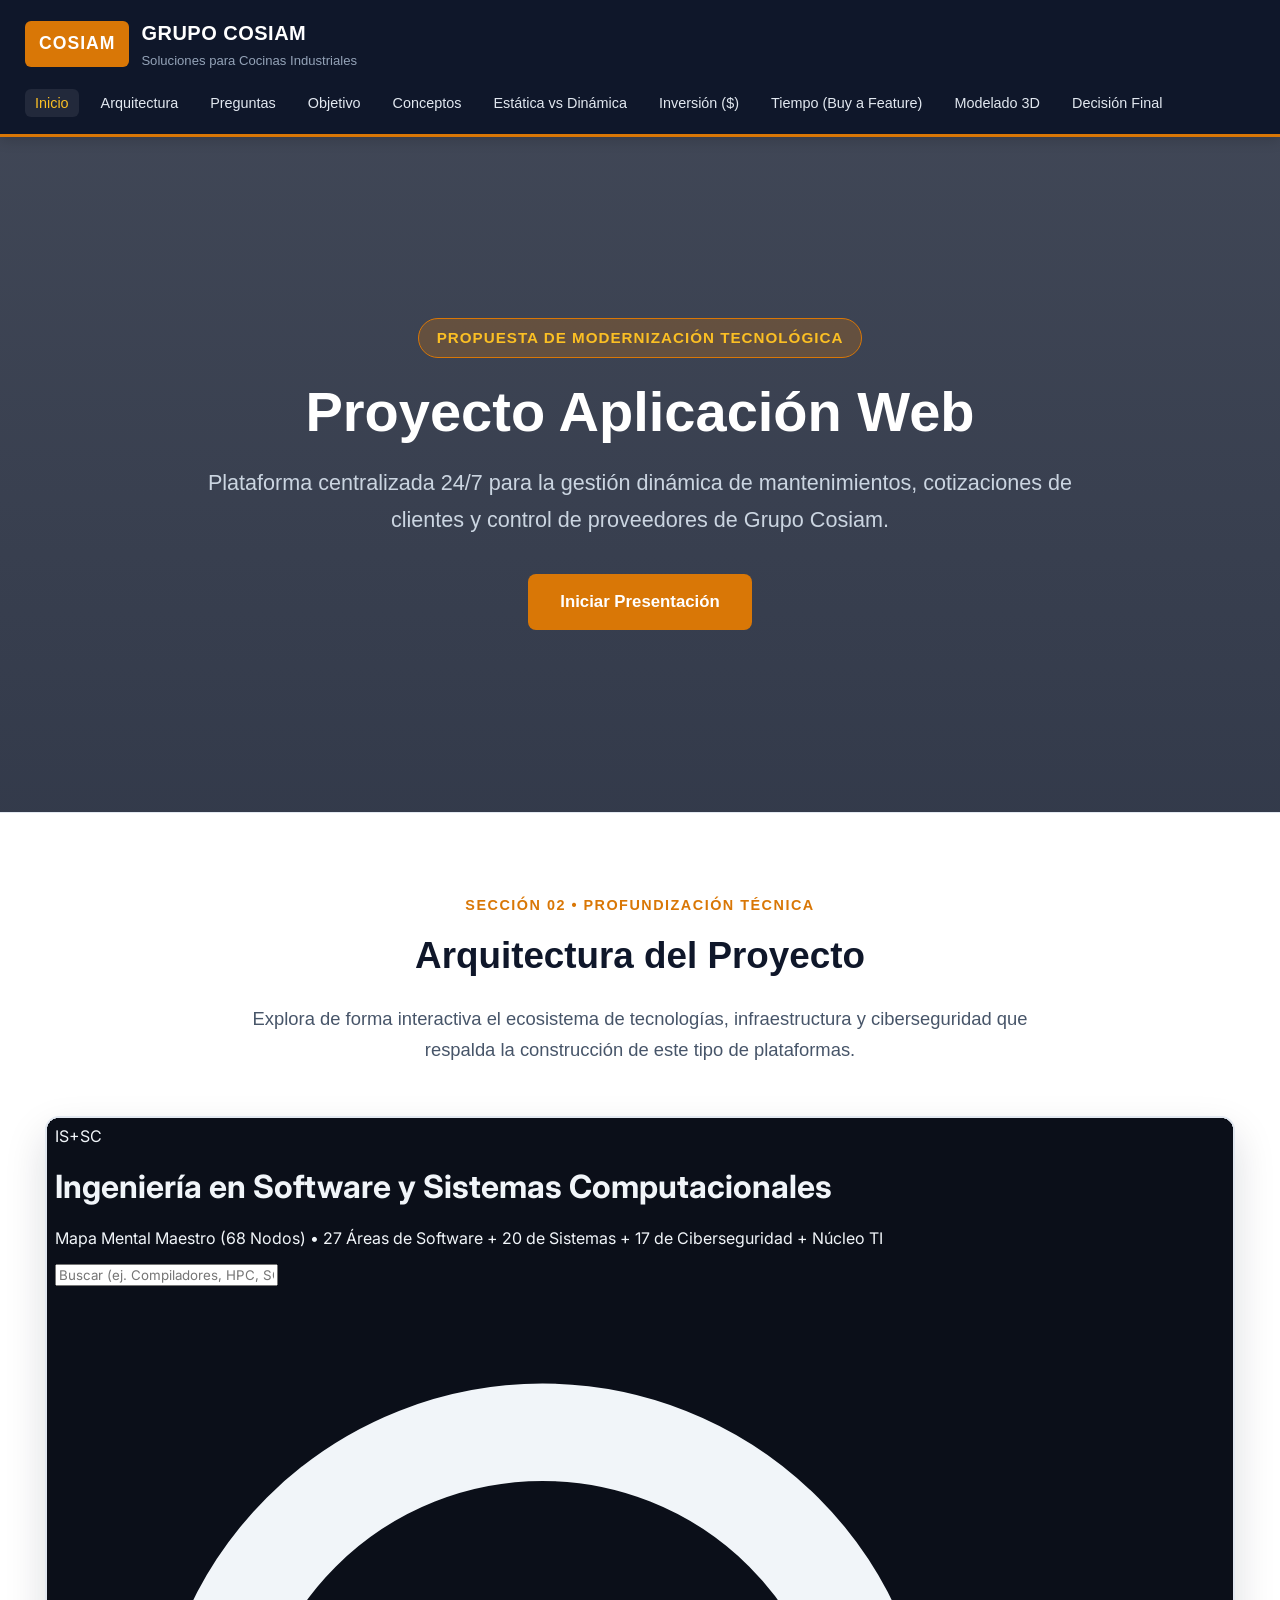
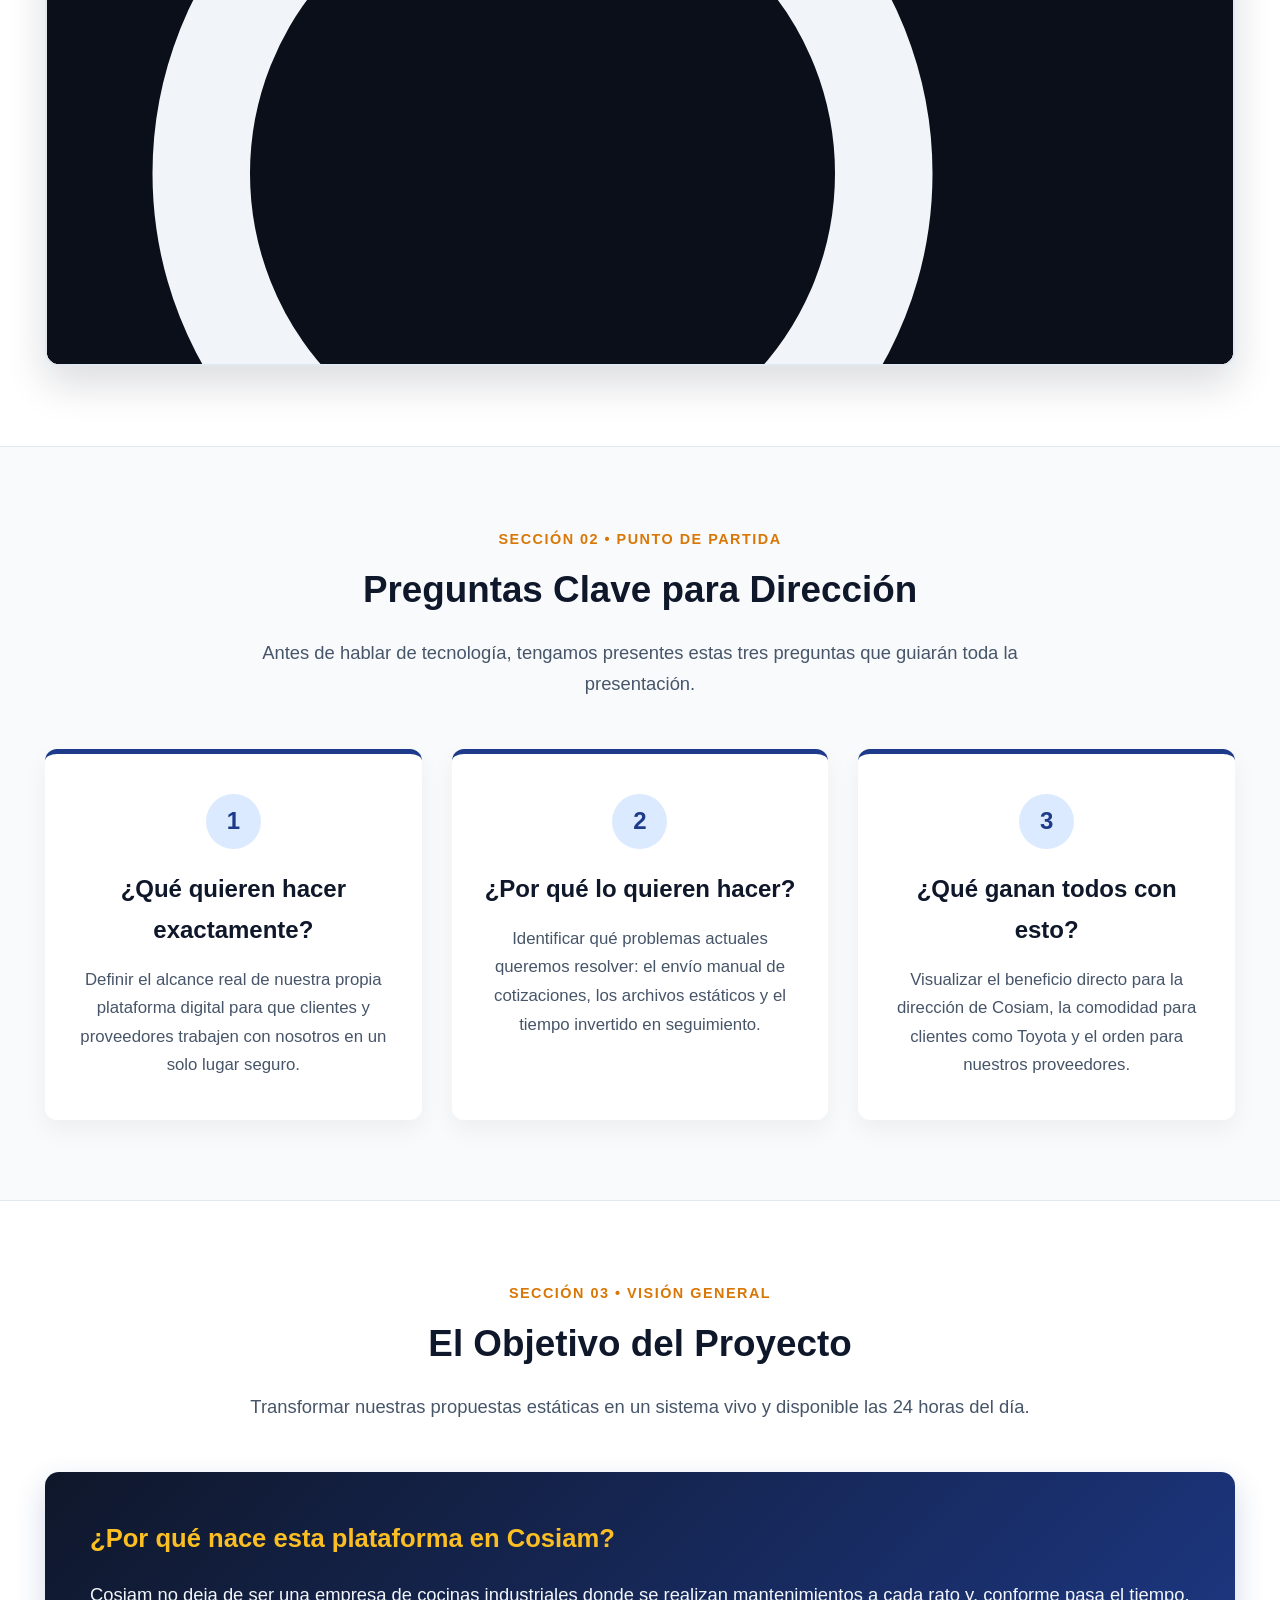
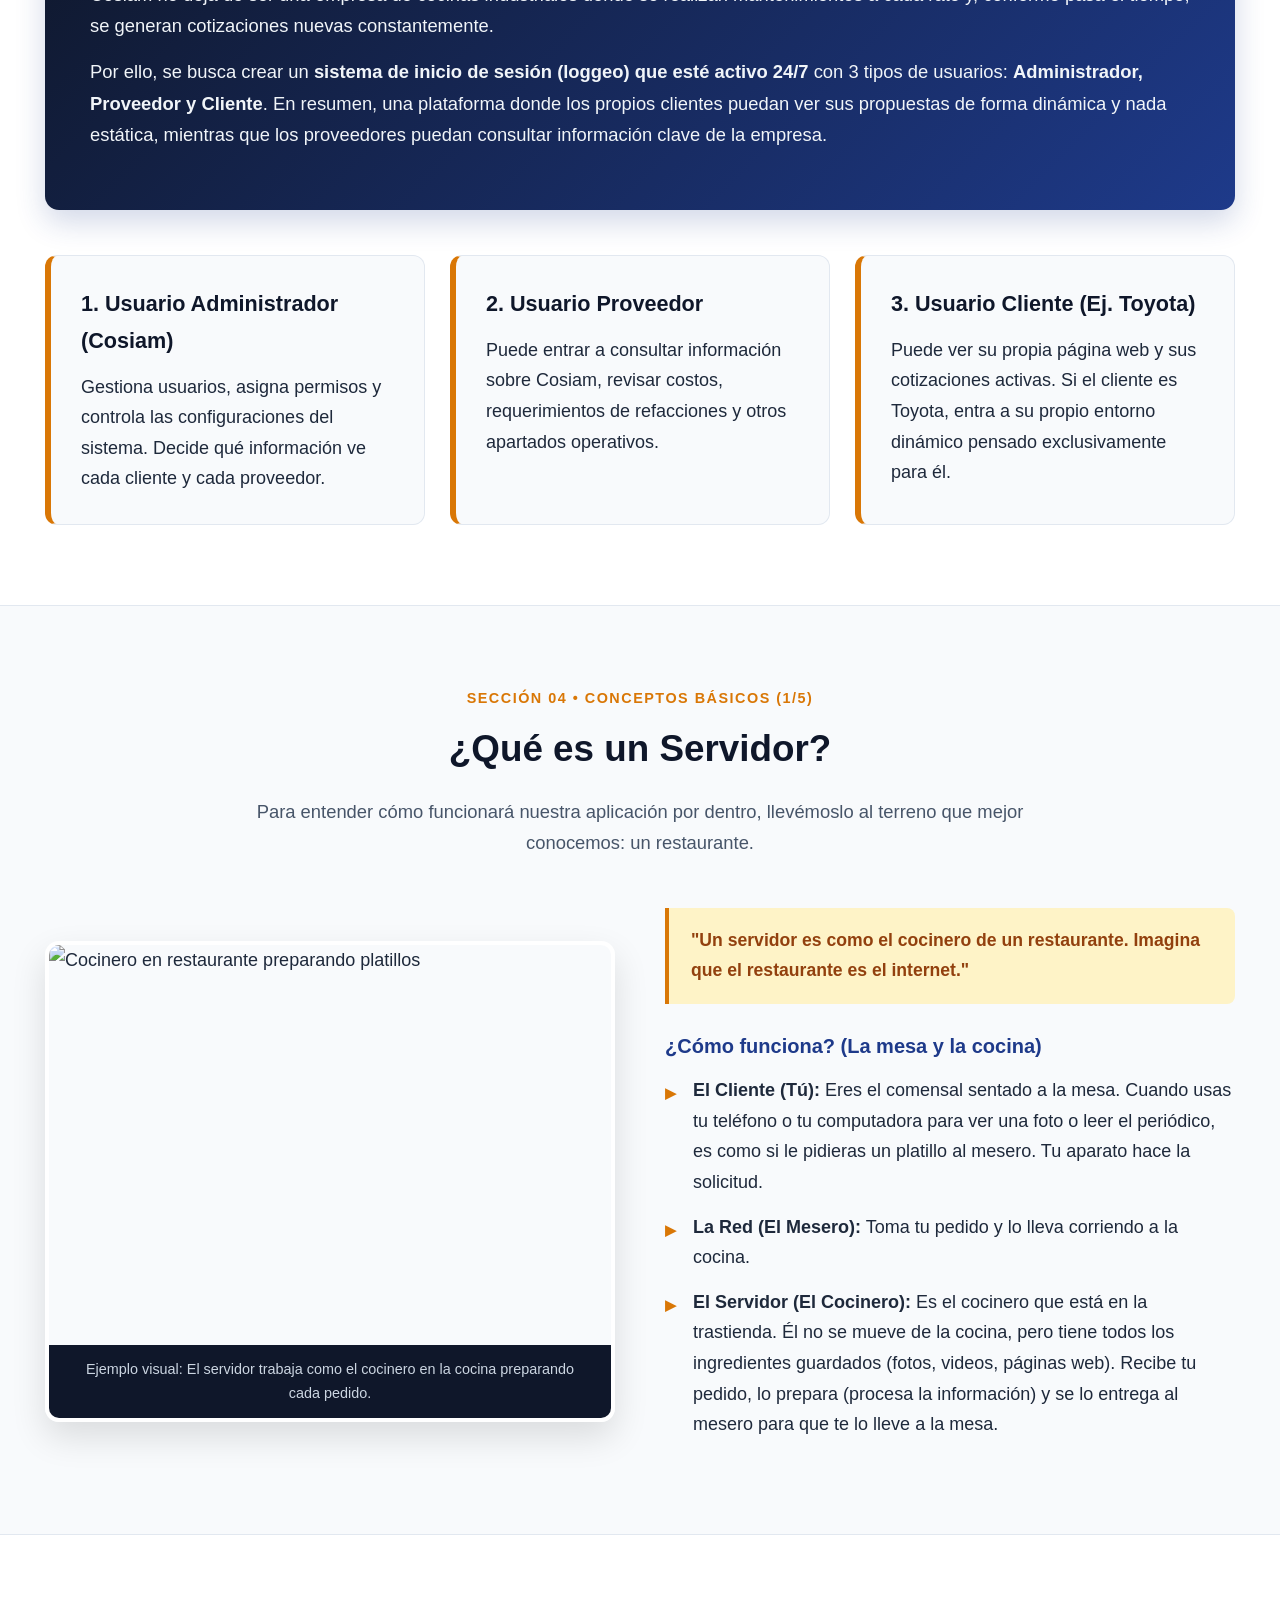
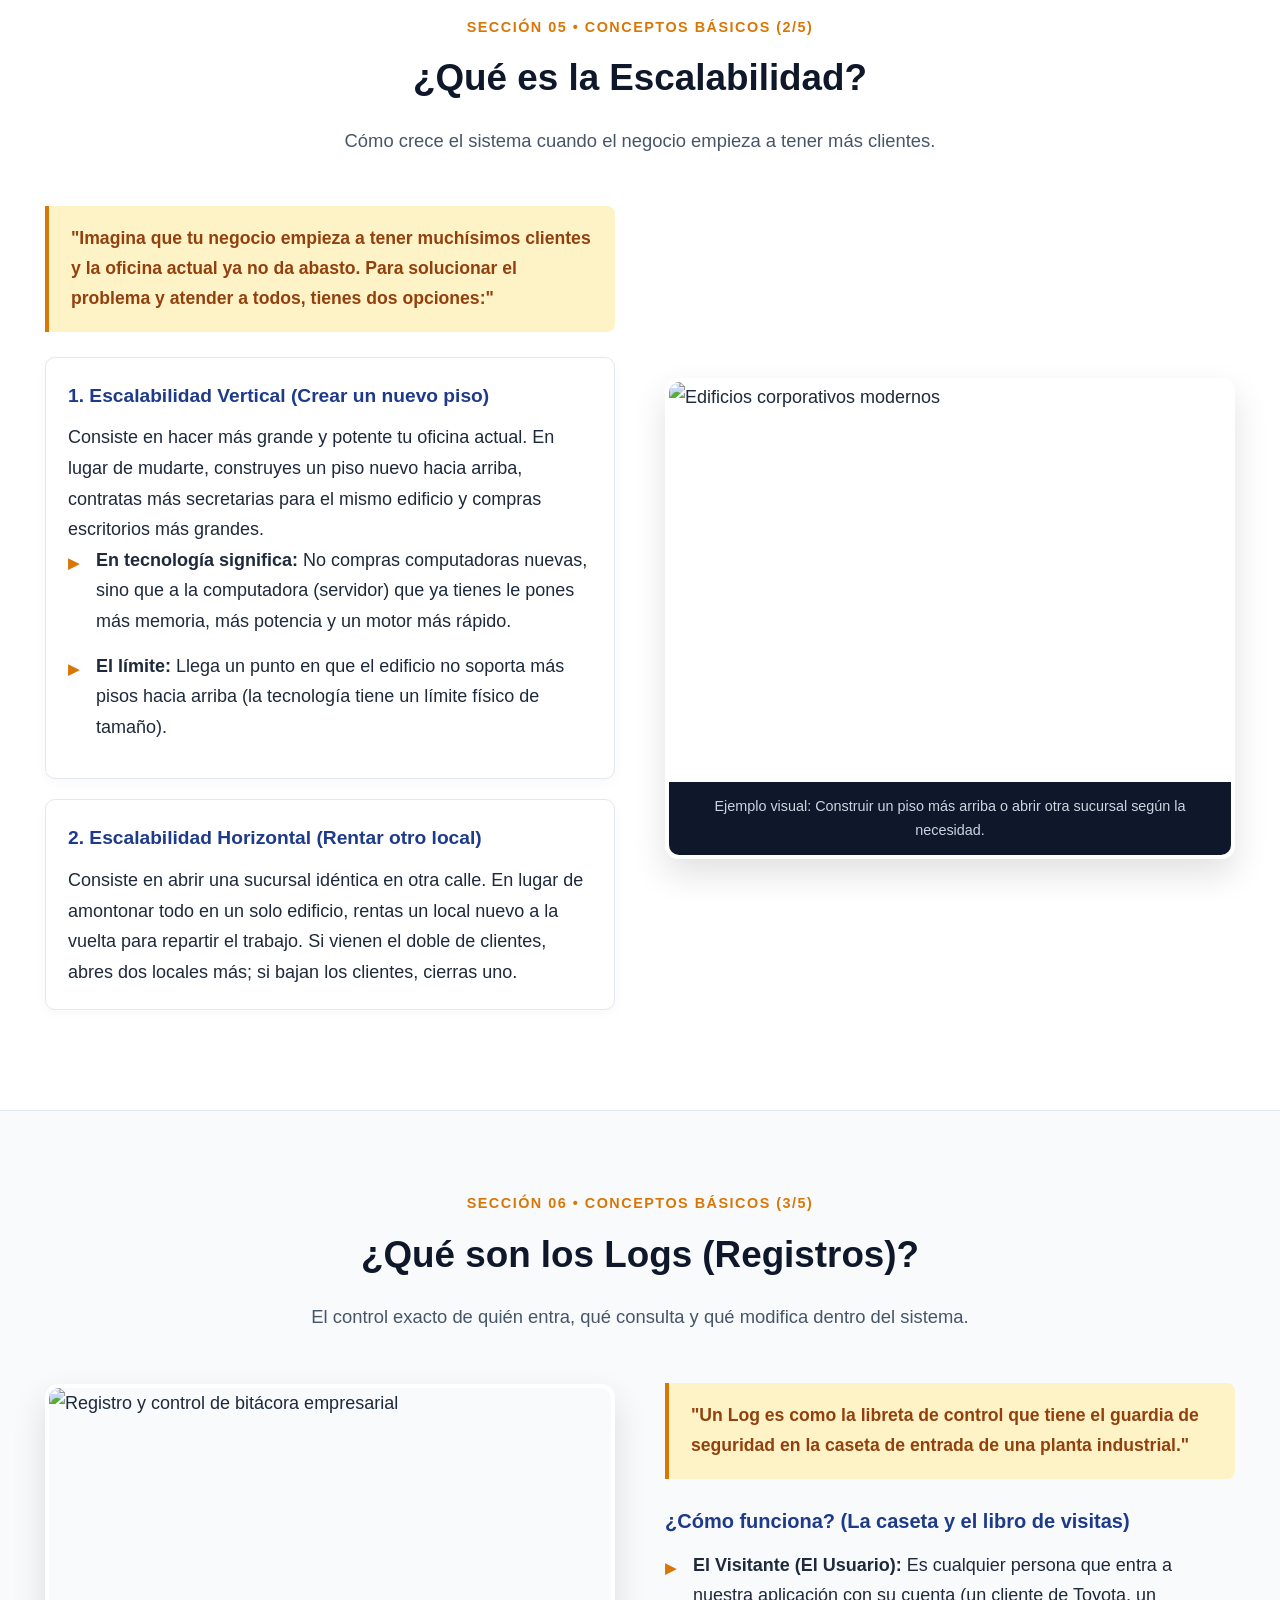
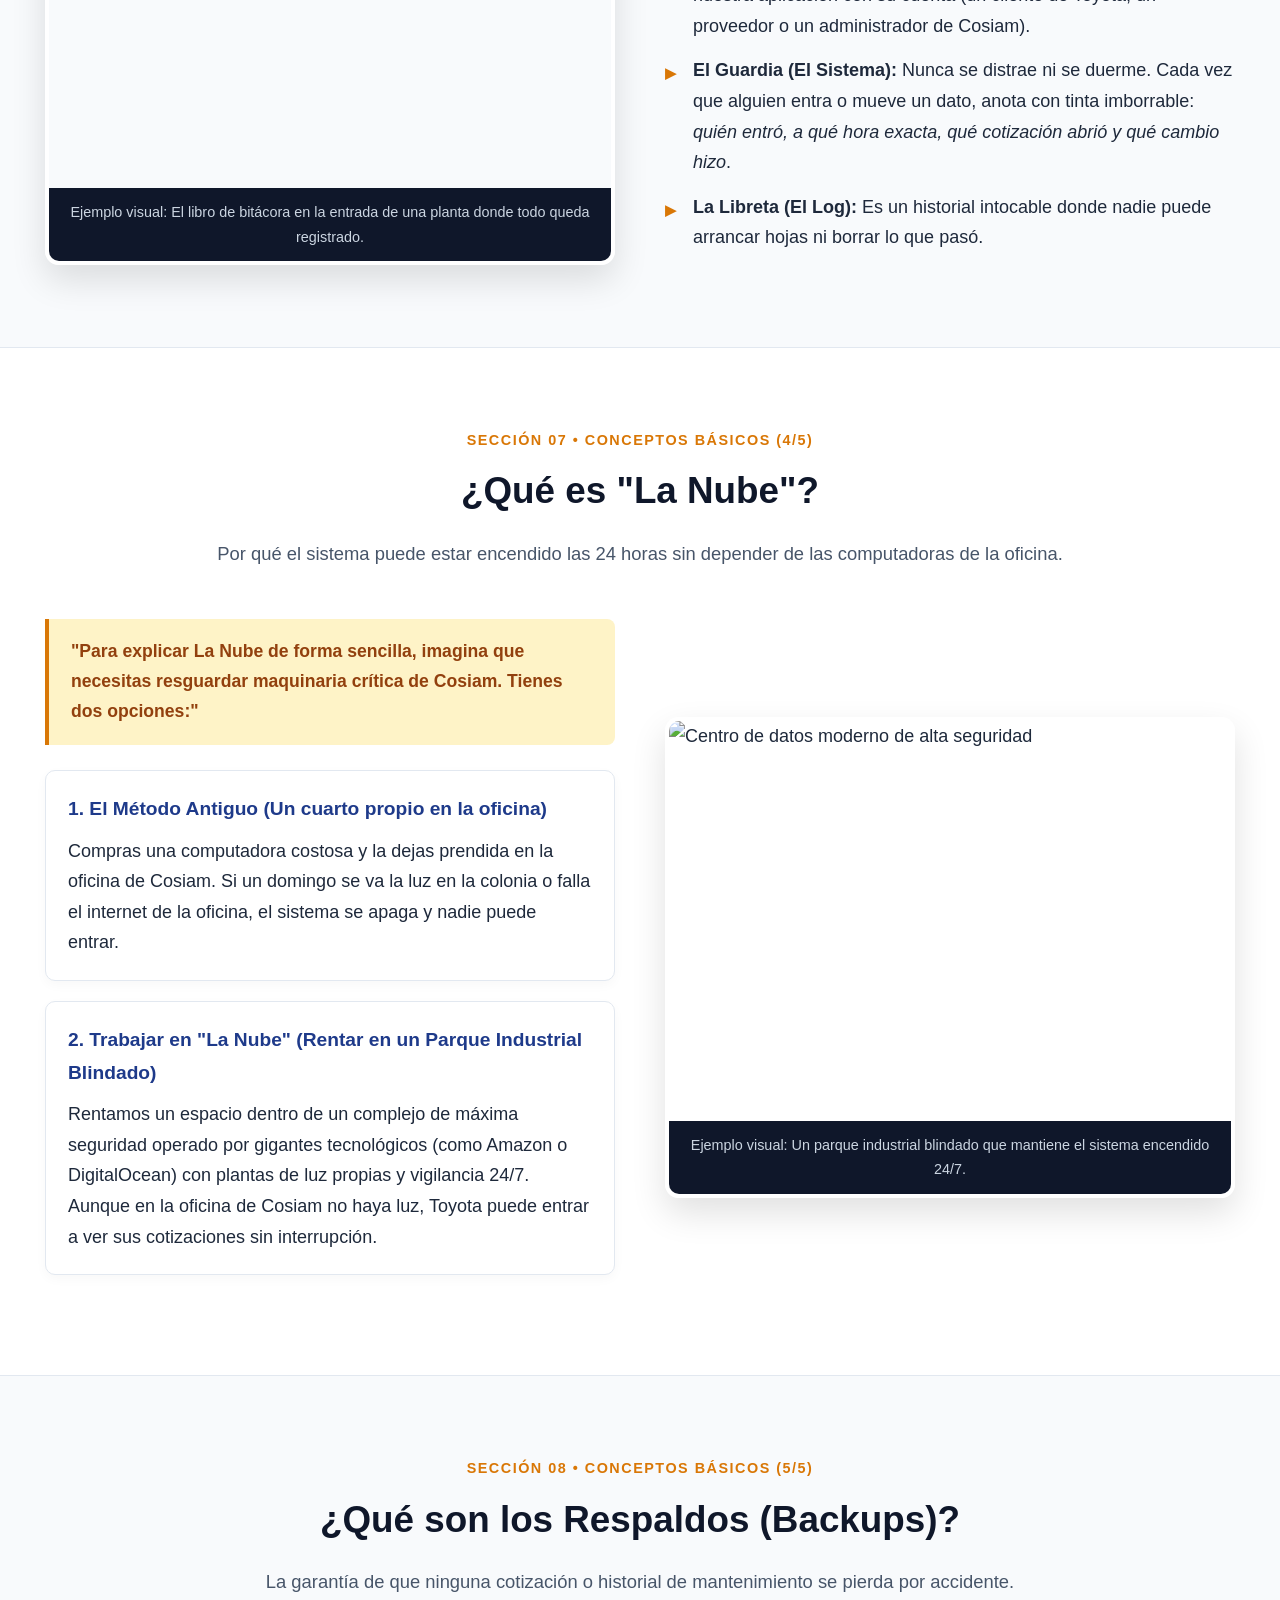
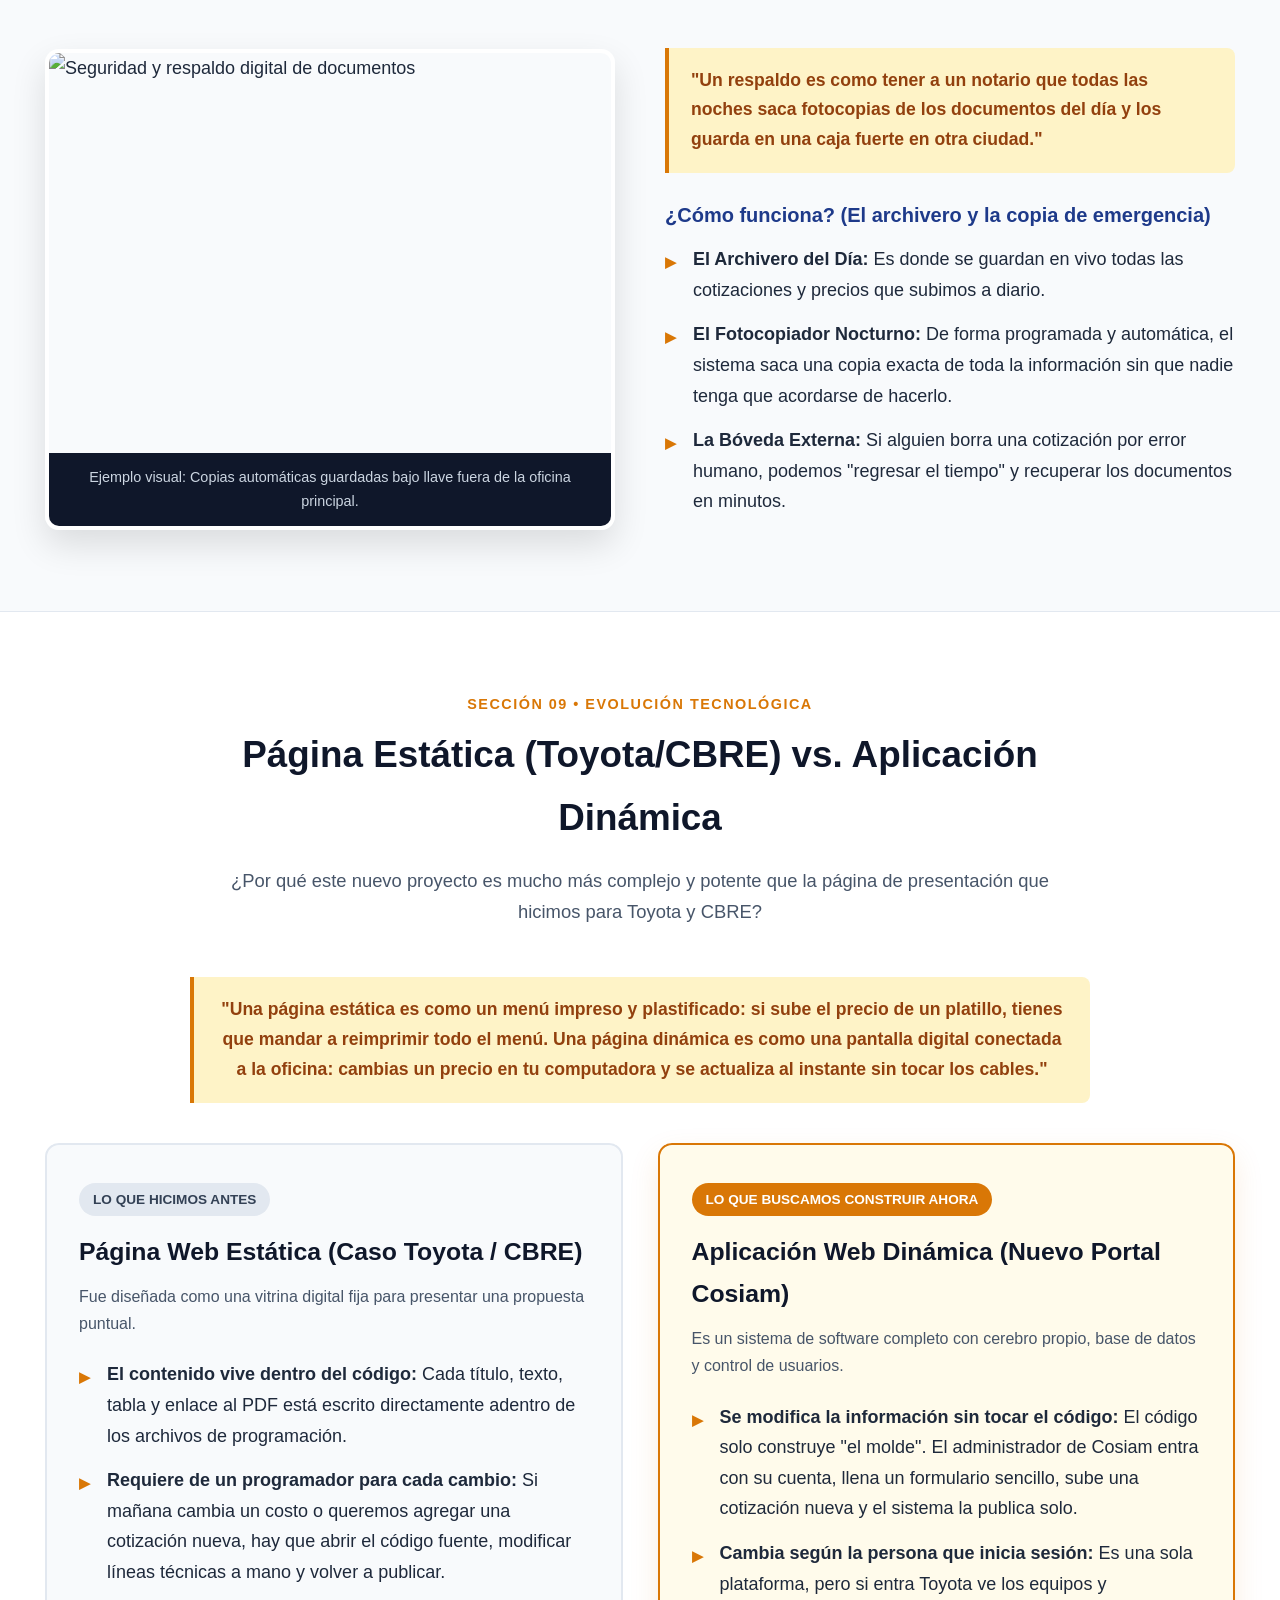
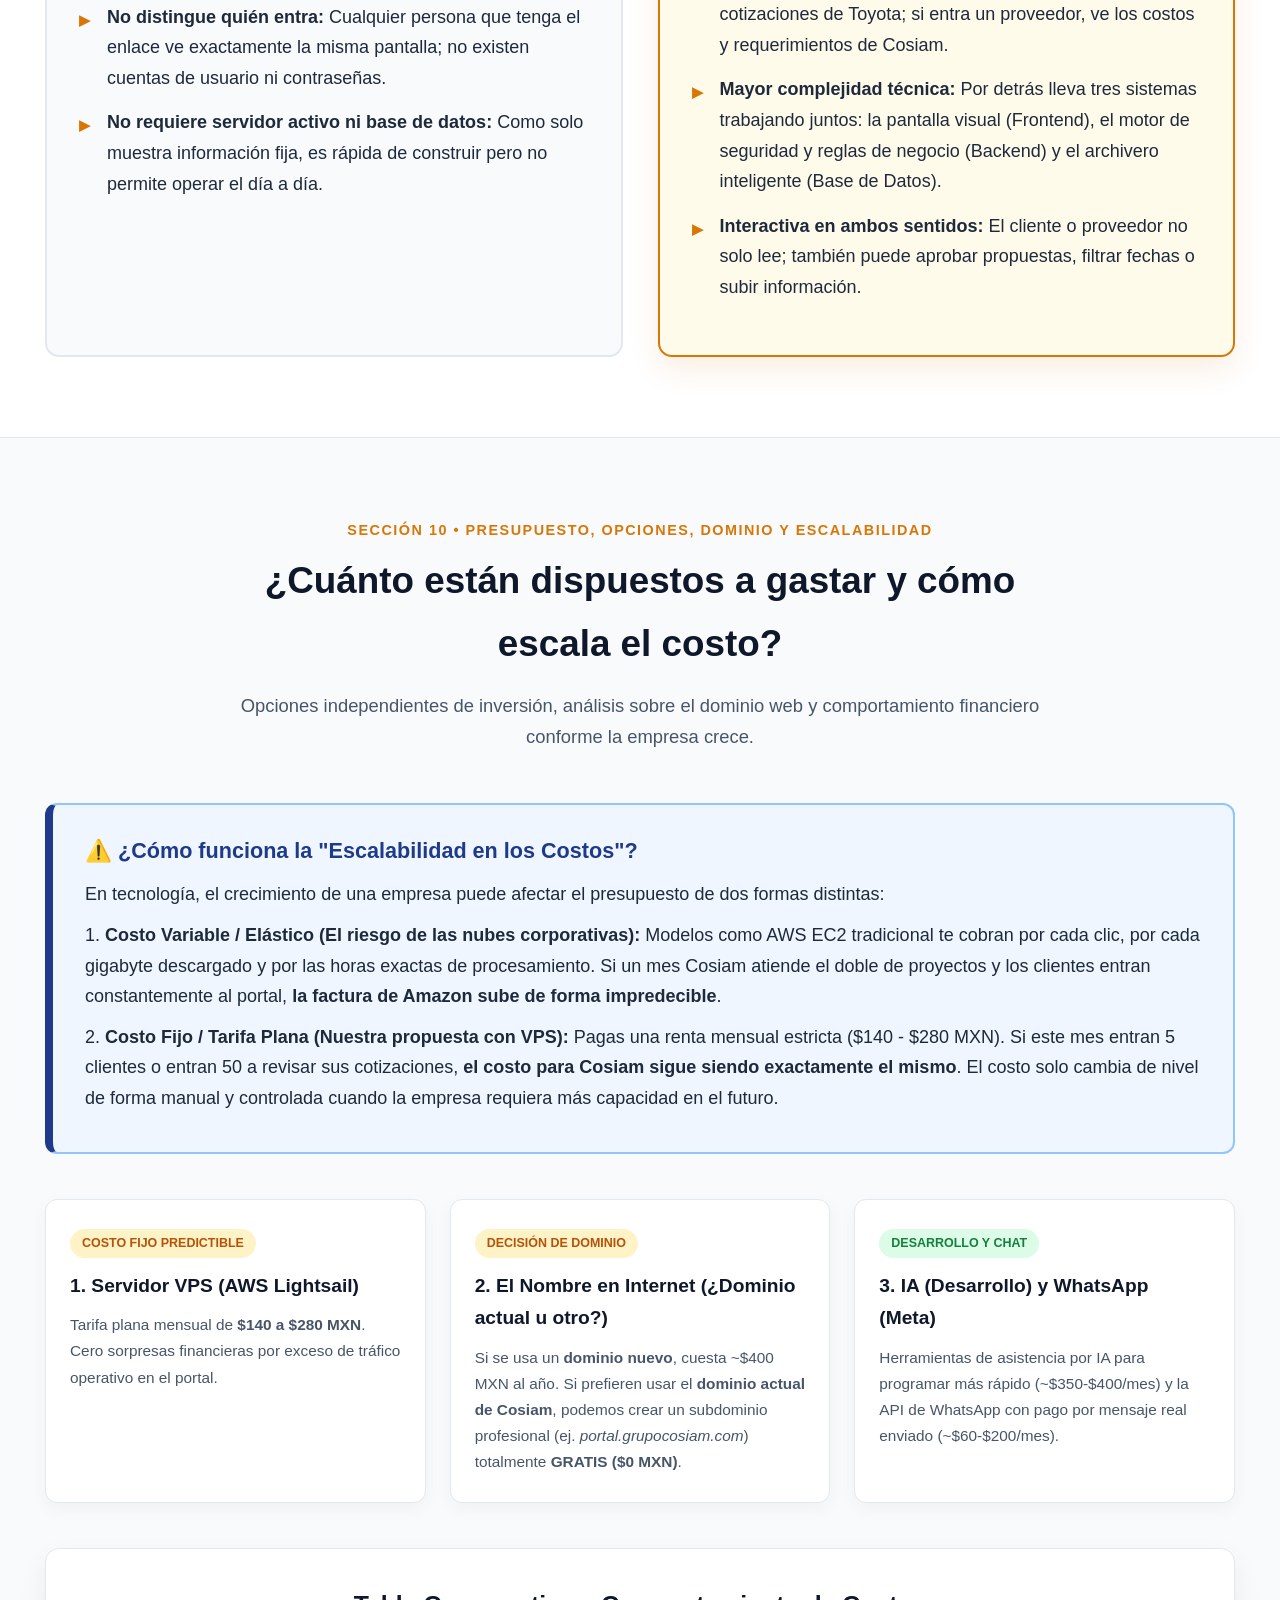
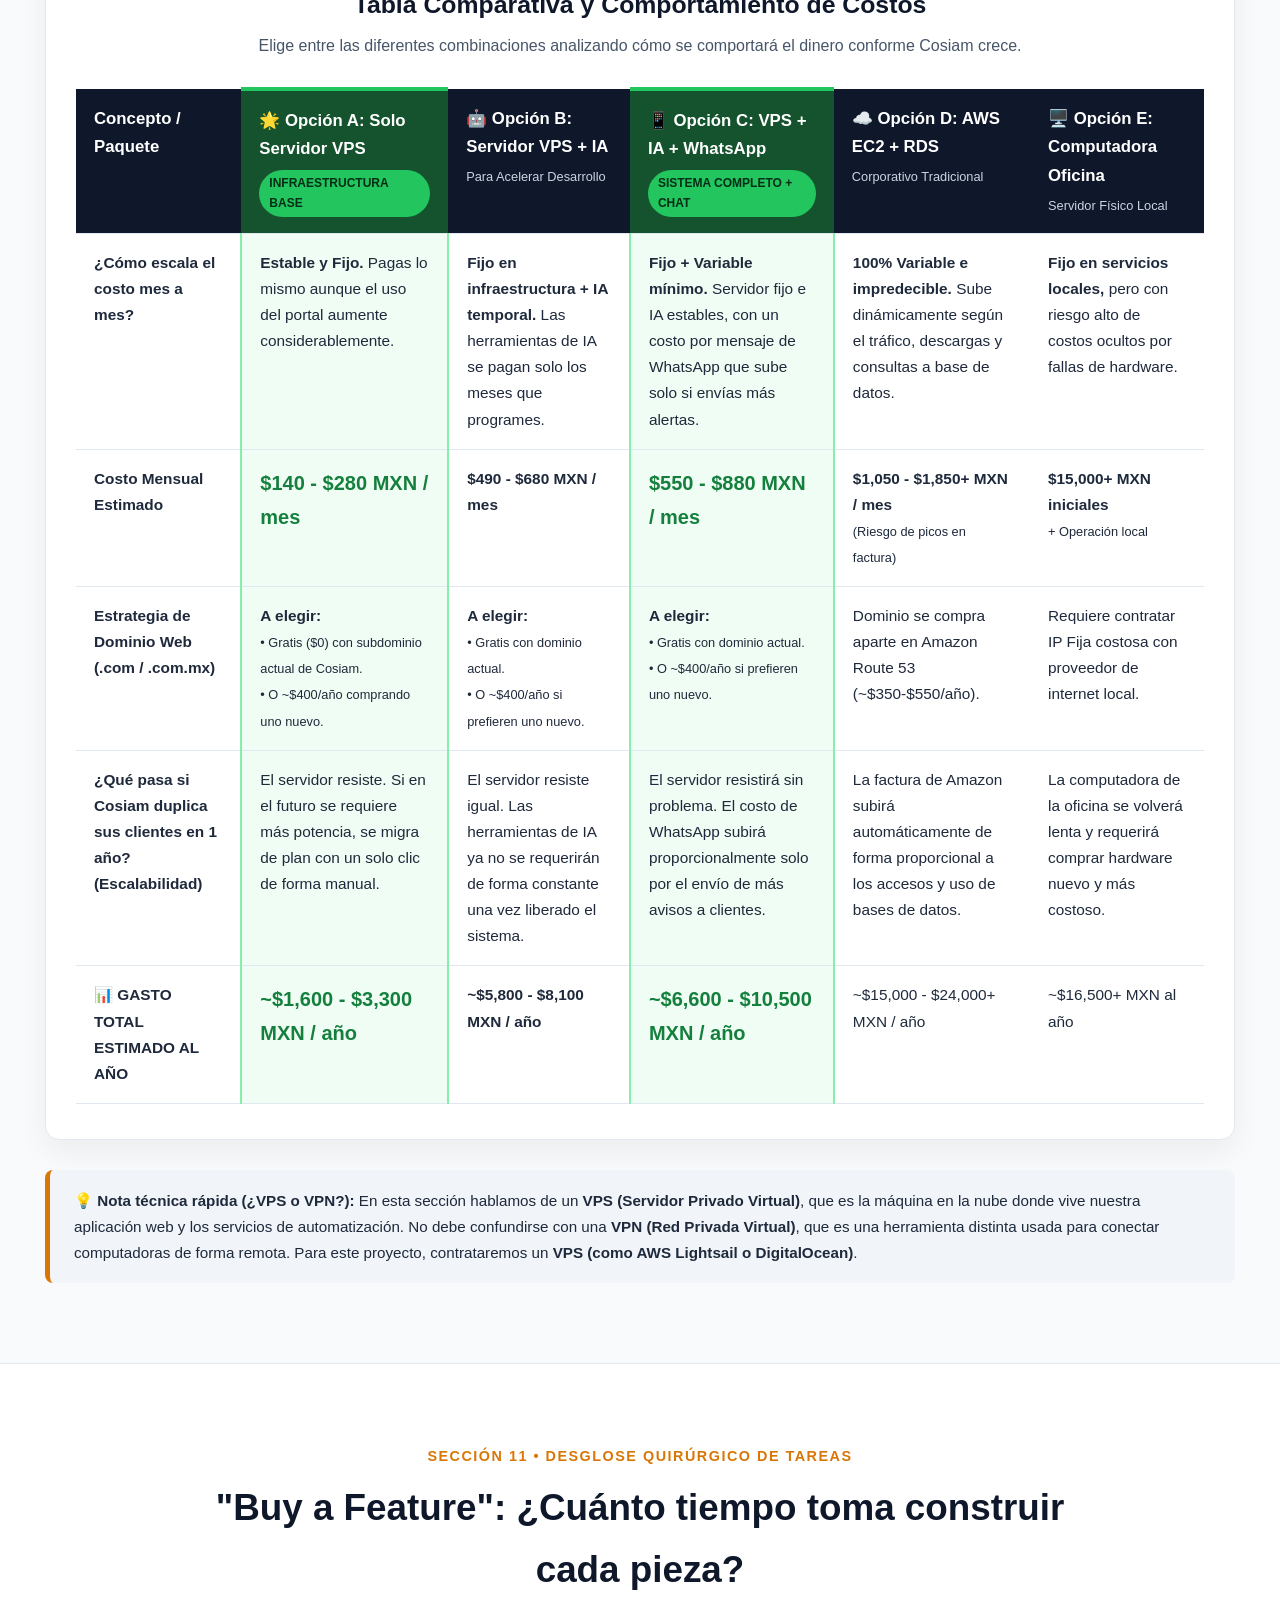
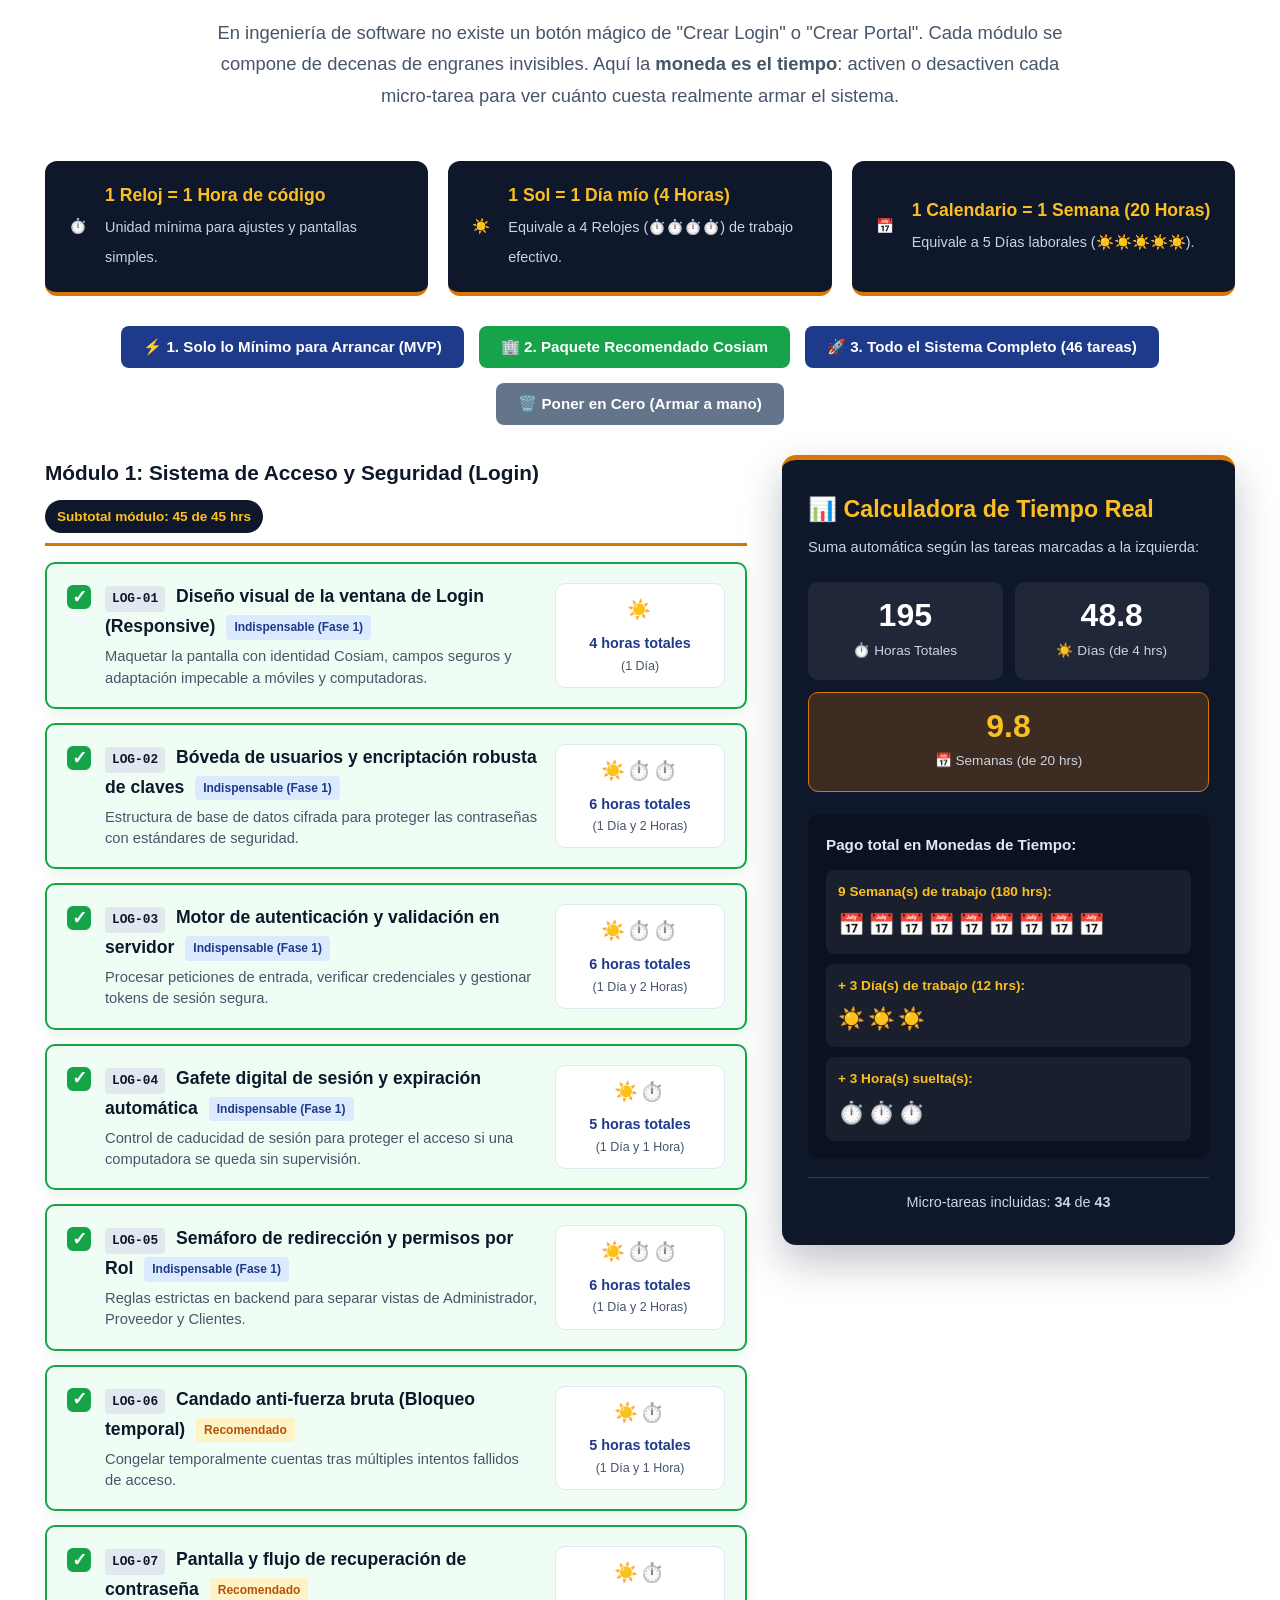
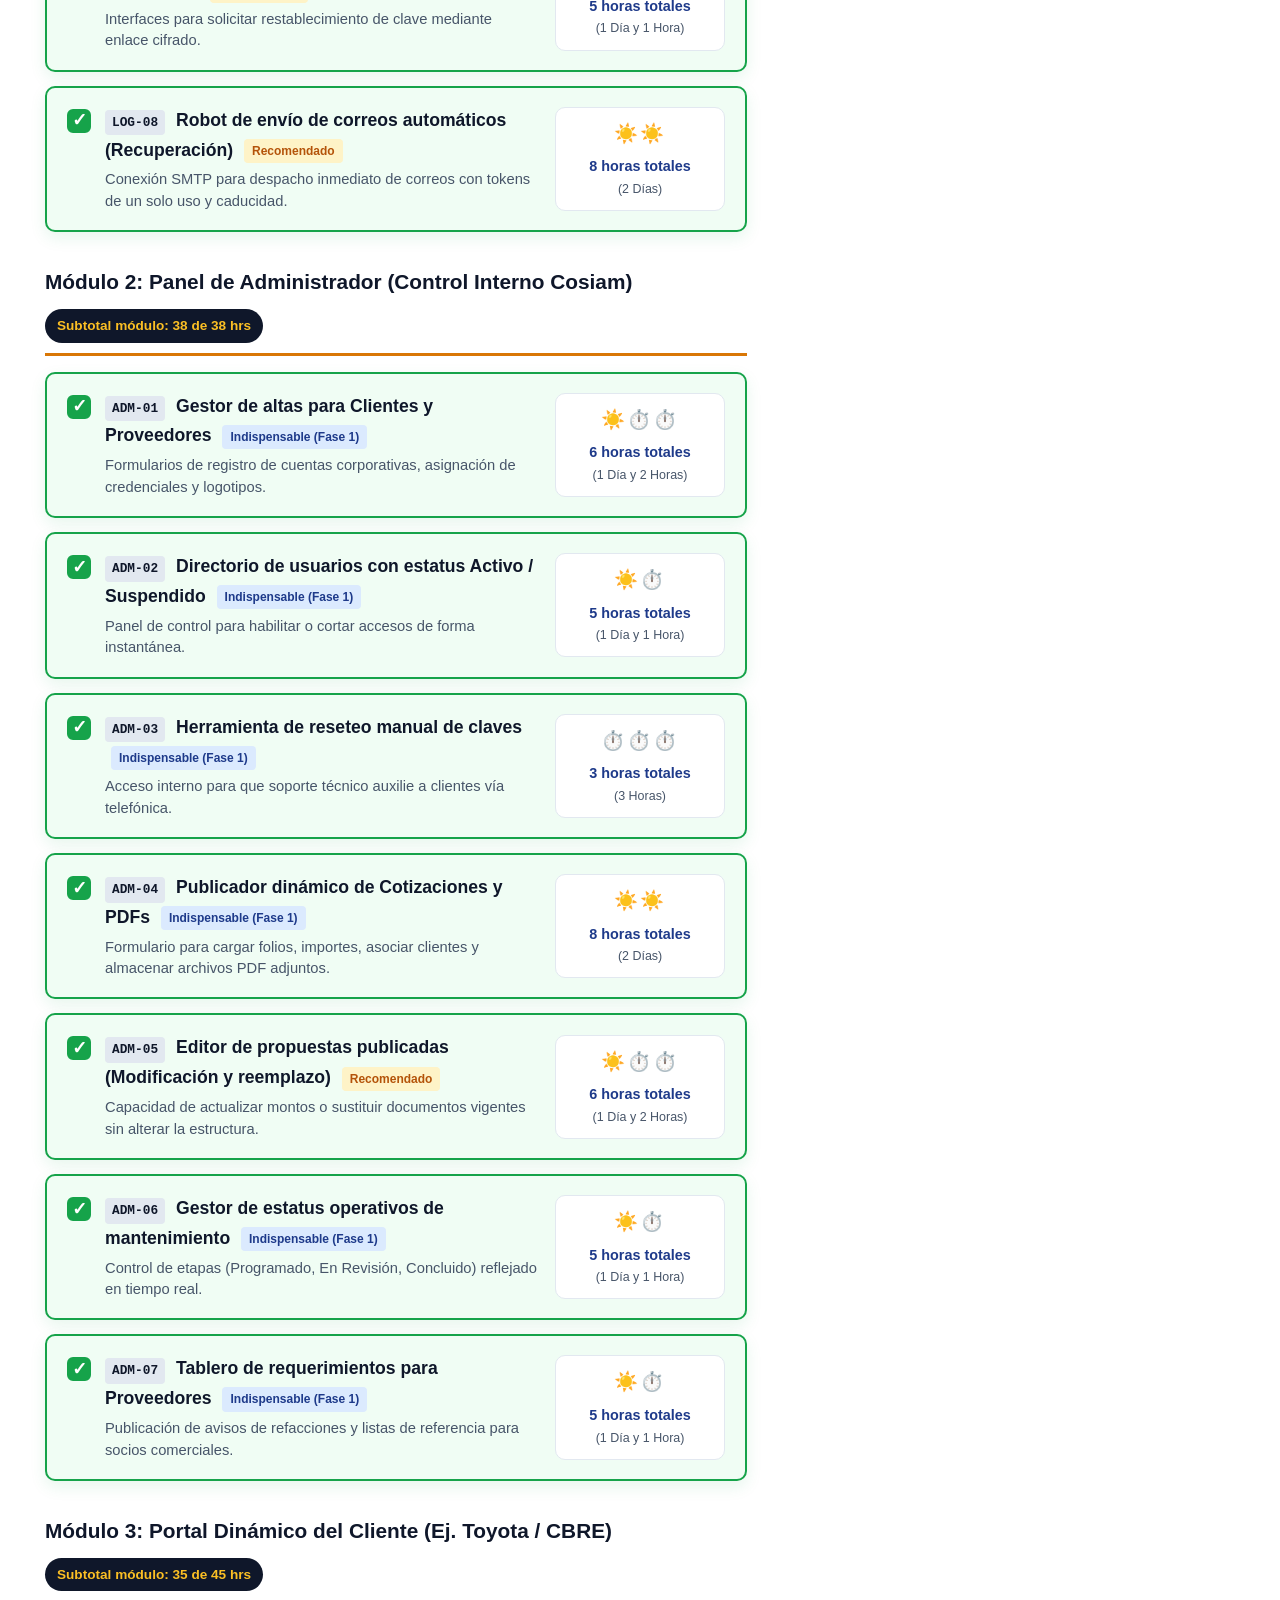
==== commit 2957573c: "modificacion de proyecto" ====
--- a/index.html
+++ b/index.html
@@ -5,6 +5,7 @@
     <meta name="viewport" content="width=device-width, initial-scale=1.0">
     <title>Grupo Cosiam | Presentación Proyecto Aplicación Web</title>
     <link rel="stylesheet" href="styles.css">
+    <script type="module" src="https://ajax.googleapis.com/ajax/libs/model-viewer/3.4.0/model-viewer.min.js"></script>
 </head>
 <body>
 
@@ -26,12 +27,15 @@
             <nav id="main-nav">
                 <ul>
                     <li><a href="#inicio" class="nav-link active">Inicio</a></li>
+                    <li><a href="#mapa-mental" class="nav-link">Arquitectura</a></li>
                     <li><a href="#preguntas" class="nav-link">Preguntas</a></li>
                     <li><a href="#objetivo" class="nav-link">Objetivo</a></li>
                     <li><a href="#servidor" class="nav-link">Conceptos</a></li>
                     <li><a href="#estatica-vs-dinamica" class="nav-link">Estática vs Dinámica</a></li>
                     <li><a href="#costos" class="nav-link">Inversión ($)</a></li>
                     <li><a href="#buy-a-feature" class="nav-link">Tiempo (Buy a Feature)</a></li>
+                    <!-- NUEVO ENLACE AQUÍ -->
+                    <li><a href="#modelado-3d" class="nav-link">Modelado 3D</a></li>
                     <li><a href="#cierre" class="nav-link">Decisión Final</a></li>
                 </ul>
             </nav>
@@ -47,6 +51,22 @@
             <a href="#preguntas" class="btn-primary">Iniciar Presentación</a>
         </div>
     </section>
+
+    <!-- ================= SECCIÓN 1.2: MAPA MENTAL TÉCNICO (NUEVA POSICIÓN) ================= -->
+    <div class="section-alt">
+        <section id="mapa-mental" class="section-wrapper">
+            <div class="section-header reveal">
+                <span class="section-step">Sección 02 • Profundización Técnica</span>
+                <h3>Arquitectura del Proyecto</h3>
+                <p>Explora de forma interactiva el ecosistema de tecnologías, infraestructura y ciberseguridad que respalda la construcción de este tipo de plataformas.</p>
+            </div>
+
+            <div class="iframe-container reveal">
+                <!-- Asegúrate de que el nombre del archivo coincida exactamente -->
+                <iframe src="mapa_mental_ingenier_a_en_software_y_sistemas_computacionales.html" title="Mapa Mental Interactivo" loading="lazy"></iframe>
+            </div>
+        </section>
+    </div>
 
     <!-- ================= SECCIÓN 2: PREGUNTAS CLAVE ================= -->
     <section id="preguntas" class="section-wrapper">
@@ -316,117 +336,112 @@
     <!-- ================= SECCIÓN 10: COSTOS E INFRAESTRUCTURA DETALLADA ================= -->
     <section id="costos" class="section-wrapper">
         <div class="section-header reveal">
-            <span class="section-step">Sección 10 • Presupuesto y Detalles Técnicos</span>
-            <h3>¿Cuánto están dispuestos a gastar?</h3>
-            <p>Desglose transparente de cuánto cuesta mantener el sistema encendido 24/7, qué viene incluido y qué se paga por separado.</p>
-        </div>
-
-        <!-- Aviso de Escalabilidad Realista -->
+            <span class="section-step">Sección 10 • Presupuesto, Opciones, Dominio y Escalabilidad</span>
+            <h3>¿Cuánto están dispuestos a gastar y cómo escala el costo?</h3>
+            <p>Opciones independientes de inversión, análisis sobre el dominio web y comportamiento financiero conforme la empresa crece.</p>
+        </div>
+
+        <!-- Aviso de Escalabilidad y Costos -->
         <div class="cost-warning-box reveal">
-            <h4>⚠️ Aviso importante sobre la Escalabilidad y el tamaño de Cosiam</h4>
-            <p>Muchas veces se piensa que estar en <strong>Amazon Web Services (AWS)</strong> cuesta miles de pesos al mes. Eso solo le pasa a bancos o tiendas masivas donde entran <strong>50,000 personas al mismo minuto</strong> y necesitan que el servidor crezca solo (escalabilidad automática).</p>
-            <p><strong>La realidad operativa de Cosiam:</strong> Nuestro sistema es de uso empresarial e industrial. Entrarán nuestros clientes (como Toyota o CBRE), nuestros proveedores y los administradores de Cosiam. No van a entrar miles de personas por segundo; por lo tanto, <strong>no conviene pagar el esquema caro y variable de AWS EC2</strong>. Nos conviene un servidor privado de cuota fija mensual.</p>
-        </div>
-
-        <!-- Explicación rápida: Qué es cada gasto (Terreno vs Letrero) -->
+            <h4>⚠️ ¿Cómo funciona la "Escalabilidad en los Costos"?</h4>
+            <p>En tecnología, el crecimiento de una empresa puede afectar el presupuesto de dos formas distintas:</p>
+            <p>1. <strong>Costo Variable / Elástico (El riesgo de las nubes corporativas):</strong> Modelos como AWS EC2 tradicional te cobran por cada clic, por cada gigabyte descargado y por las horas exactas de procesamiento. Si un mes Cosiam atiende el doble de proyectos y los clientes entran constantemente al portal, <strong>la factura de Amazon sube de forma impredecible</strong>.</p>
+            <p>2. <strong>Costo Fijo / Tarifa Plana (Nuestra propuesta con VPS):</strong> Pagas una renta mensual estricta ($140 - $280 MXN). Si este mes entran 5 clientes o entran 50 a revisar sus cotizaciones, <strong>el costo para Cosiam sigue siendo exactamente el mismo</strong>. El costo solo cambia de nivel de forma manual y controlada cuando la empresa requiera más capacidad en el futuro.</p>
+        </div>
+
+        <!-- Desglose Rápido de Componentes -->
         <div class="anatomy-grid reveal">
             <div class="anatomy-card">
-                <span class="anatomy-badge badge-Separate">Se Renta por Mes</span>
-                <h5>1. El Servidor (El Local / La Cocina)</h5>
-                <p>Es la computadora en la nube encendida 24/7. Al rentarla, el proveedor solo nos da un número de identificación (Dirección IP, ej. <em>54.210.18.90</em>). <strong>No incluye el nombre ".com"</strong>.</p>
+                <span class="anatomy-badge badge-Separate">Costo Fijo Predictible</span>
+                <h5>1. Servidor VPS (AWS Lightsail)</h5>
+                <p>Tarifa plana mensual de <strong>$140 a $280 MXN</strong>. Cero sorpresas financieras por exceso de tráfico operativo en el portal.</p>
             </div>
 
             <div class="anatomy-card">
-                <span class="anatomy-badge badge-Separate">Se Paga 1 Vez al Año (o Gratis)</span>
-                <h5>2. El Dominio Web (El Letrero con Dirección)</h5>
-                <p>Para no entrar escribiendo números raros, se compra un nombre como <em>portalcosiam.com</em> (<strong>$300 a $550 MXN al año</strong>). <br><strong>Nota clave:</strong> Si Cosiam ya tiene dominio para sus correos, podemos crear <strong>gratis</strong> un subdominio como <em>portal.cosiam.com.mx</em>.</p>
+                <span class="anatomy-badge badge-Separate">Decisión de Dominio</span>
+                <h5>2. El Nombre en Internet (¿Dominio actual u otro?)</h5>
+                <p>Si se usa un <strong>dominio nuevo</strong>, cuesta ~$400 MXN al año. Si prefieren usar el <strong>dominio actual de Cosiam</strong>, podemos crear un subdominio profesional (ej. <em>portal.grupocosiam.com</em>) totalmente <strong>GRATIS ($0 MXN)</strong>.</p>
             </div>
 
             <div class="anatomy-card">
-                <span class="anatomy-badge badge-Included">Costo $0 MXN (Incluido)</span>
-                <h5>3. Candado de Seguridad (HTTPS) y Base de Datos</h5>
-                <p>El candadito verde de seguridad para proteger contraseñas y el programa para guardar la base de datos se instalan dentro del mismo servidor <strong>sin costo mensual adicional</strong>.</p>
-            </div>
-        </div>
-
-        <!-- TABLA COMPARATIVA EJECUTIVA -->
+                <span class="anatomy-badge badge-Included">Desarrollo y Chat</span>
+                <h5>3. IA (Desarrollo) y WhatsApp (Meta)</h5>
+                <p>Herramientas de asistencia por IA para programar más rápido (~$350-$400/mes) y la API de WhatsApp con pago por mensaje real enviado (~$60-$200/mes).</p>
+            </div>
+        </div>
+
+        <!-- TABLA COMPARATIVA CON OPCIONES SEPARADAS Y ESCALABILIDAD DE COSTOS -->
         <div class="table-container reveal">
-            <h4 class="table-main-title">Tabla Comparativa: ¿Qué opción le conviene más a Grupo Cosiam?</h4>
-            <p class="table-subtitle">Comparativa entre un Servidor Privado Virtual (VPS / AWS Lightsail) contra un servidor tradicional de Amazon (AWS EC2) y una computadora en la oficina.</p>
+            <h4 class="table-main-title">Tabla Comparativa y Comportamiento de Costos</h4>
+            <p class="table-subtitle">Elige entre las diferentes combinaciones analizando cómo se comportará el dinero conforme Cosiam crece.</p>
 
             <div class="table-responsive">
                 <table class="cost-comparison-table">
                     <thead>
                         <tr>
-                            <th>Concepto / Detalle</th>
+                            <th>Concepto / Paquete</th>
                             <th class="col-recommended">
-                                ⭐ Opción 1: Servidor VPS / AWS Lightsail<br>
-                                <span class="th-badge">Recomendado para Cosiam</span>
+                                🌟 Opción A: Solo Servidor VPS<br>
+                                <span class="th-badge">Infraestructura Base</span>
                             </th>
                             <th>
-                                Opción 2: AWS EC2 + RDS<br>
-                                <span class="th-sub">Esquema Corporativo Separado</span>
+                                🤖 Opción B: Servidor VPS + IA<br>
+                                <span class="th-sub">Para Acelerar Desarrollo</span>
+                            </th>
+                            <th class="col-recommended">
+                                📱 Opción C: VPS + IA + WhatsApp<br>
+                                <span class="th-badge">Sistema Completo + Chat</span>
                             </th>
                             <th>
-                                Opción 3: Computadora en Oficina<br>
-                                <span class="th-sub">Servidor Físico Propio</span>
+                                ☁️ Opción D: AWS EC2 + RDS<br>
+                                <span class="th-sub">Corporativo Tradicional</span>
+                            </th>
+                            <th>
+                                🖥️ Opción E: Computadora Oficina<br>
+                                <span class="th-sub">Servidor Físico Local</span>
                             </th>
                         </tr>
                     </thead>
                     <tbody>
                         <tr>
-                            <td><strong>¿Qué es en palabras sencillas?</strong></td>
-                            <td class="col-recommended">Rentar un departamento ejecutivo con todos los servicios incluidos en una sola renta fija mensual.</td>
-                            <td>Rentar un edificio donde te cobran por separado el cuarto, el archivero, la luz y cada persona que entra.</td>
-                            <td>Comprar una computadora potente y dejarla prendida día y noche en la oficina de Cosiam.</td>
+                            <td><strong>¿Cómo escala el costo mes a mes?</strong></td>
+                            <td class="col-recommended"><strong>Estable y Fijo.</strong> Pagas lo mismo aunque el uso del portal aumente considerablemente.</td>
+                            <td><strong>Fijo en infraestructura + IA temporal.</strong> Las herramientas de IA se pagan solo los meses que programes.</td>
+                            <td class="col-recommended"><strong>Fijo + Variable mínimo.</strong> Servidor fijo e IA estables, con un costo por mensaje de WhatsApp que sube solo si envías más alertas.</td>
+                            <td><strong>100% Variable e impredecible.</strong> Sube dinámicamente según el tráfico, descargas y consultas a base de datos.</td>
+                            <td><strong>Fijo en servicios locales,</strong> pero con riesgo alto de costos ocultos por fallas de hardware.</td>
                         </tr>
                         <tr>
                             <td><strong>Costo Mensual Estimado</strong></td>
-                            <td class="col-recommended"><strong class="price-highlight">$140 a $280 MXN / mes</strong><br><small>($7 a $14 USD fijos al mes)</small></td>
-                            <td><strong>$700 a $1,500+ MXN / mes</strong><br><small>($35 a $75+ USD variables al mes)</small></td>
-                            <td><strong>$15,000+ MXN pago inicial</strong><br><small>+ Recibo de luz e internet empresarial</small></td>
+                            <td class="col-recommended"><strong class="price-highlight">$140 - $280 MXN / mes</strong></td>
+                            <td><strong>$490 - $680 MXN / mes</strong></td>
+                            <td class="col-recommended"><strong class="price-highlight">$550 - $880 MXN / mes</strong></td>
+                            <td><strong>$1,050 - $1,850+ MXN / mes</strong><br><small>(Riesgo de picos en factura)</small></td>
+                            <td><strong>$15,000+ MXN iniciales</strong><br><small>+ Operación local</small></td>
                         </tr>
                         <tr>
-                            <td><strong>¿El precio sube si entran muchos clientes?</strong></td>
-                            <td class="col-recommended"><strong>No.</strong> Es tarifa plana fija. Sabes exactamente cuánto vas a pagar todo el año.</td>
-                            <td><strong>Sí.</strong> Cobra por hora de uso, por gigabyte descargado y por movimiento de datos.</td>
-                            <td>No, pero si entran varios al mismo tiempo el internet de la oficina se vuelve lento.</td>
+                            <td><strong>Estrategia de Dominio Web (.com / .com.mx)</strong></td>
+                            <td class="col-recommended"><strong>A elegir:</strong><br><small>• Gratis ($0) con subdominio actual de Cosiam.<br>• O ~$400/año comprando uno nuevo.</small></td>
+                            <td><strong>A elegir:</strong><br><small>• Gratis con dominio actual.<br>• O ~$400/año si prefieren uno nuevo.</small></td>
+                            <td class="col-recommended"><strong>A elegir:</strong><br><small>• Gratis con dominio actual.<br>• O ~$400/año si prefieren uno nuevo.</small></td>
+                            <td>Dominio se compra aparte en Amazon Route 53 (~$350-$550/año).</td>
+                            <td>Requiere contratar IP Fija costosa con proveedor de internet local.</td>
                         </tr>
                         <tr>
-                            <td><strong>¿Incluye el Dominio (.com / .com.mx)?</strong></td>
-                            <td class="col-recommended"><strong>No viene incluido.</strong><br><small>Cuesta ~$400 MXN al año aparte (o <strong>$0 MXN</strong> usando subdominio de Cosiam).</small></td>
-                            <td><strong>No viene incluido.</strong><br><small>Se compra aparte en Amazon Route 53 (~$350 a $550 MXN al año).</small></td>
-                            <td><strong>No viene incluido.</strong><br><small>Además requiere contratar una "IP Fija" cara con Telmex/Totalplay.</small></td>
+                            <td><strong>¿Qué pasa si Cosiam duplica sus clientes en 1 año? (Escalabilidad)</strong></td>
+                            <td class="col-recommended">El servidor resiste. Si en el futuro se requiere más potencia, se migra de plan con un solo clic de forma manual.</td>
+                            <td>El servidor resiste igual. Las herramientas de IA ya no se requerirán de forma constante una vez liberado el sistema.</td>
+                            <td class="col-recommended">El servidor resistirá sin problema. El costo de WhatsApp subirá proporcionalmente solo por el envío de más avisos a clientes.</td>
+                            <td>La factura de Amazon subirá automáticamente de forma proporcional a los accesos y uso de bases de datos.</td>
+                            <td>La computadora de la oficina se volverá lenta y requerirá comprar hardware nuevo y más costoso.</td>
                         </tr>
                         <tr>
-                            <td><strong>Base de Datos (Donde se guardan cotizaciones)</strong></td>
-                            <td class="col-recommended"><strong>Incluida ($0 extra).</strong><br><small>Se instala dentro del mismo servidor o se usa MongoDB Atlas gratuito.</small></td>
-                            <td><strong>Se cobra aparte (AWS RDS).</strong><br><small>Tener la base de datos separada suma unos ~$350 MXN extra al mes.</small></td>
-                            <td><strong>Incluida ($0 extra).</strong><br><small>Se instala en el disco duro de la misma computadora.</small></td>
-                        </tr>
-                        <tr>
-                            <td><strong>Espacio para guardar PDFs y Fotos</strong></td>
-                            <td class="col-recommended"><strong>40 GB a 60 GB incluidos.</strong><br><small>Espacio suficiente para guardar más de 25,000 cotizaciones en PDF.</small></td>
-                            <td><strong>Se cobra por cada GB (AWS S3).</strong><br><small>Pagas centavos de dólar por cada archivo guardado y cada vez que alguien lo abre.</small></td>
-                            <td>Depende del disco duro que se compre en la oficina.</td>
-                        </tr>
-                        <tr>
-                            <td><strong>Respaldos Automáticos (Backups)</strong></td>
-                            <td class="col-recommended"><strong>+$30 a $55 MXN / mes.</strong><br><small>Se activa con una casilla y guarda copias semanales/diarias.</small></td>
-                            <td><strong>+$80 a $200 MXN / mes.</strong><br><small>Se cobra según el tamaño total de los archivos respaldados.</small></td>
-                            <td><strong>Riesgo Alto.</strong><br><small>Si se daña el disco duro o roban el equipo, se pierde todo.</small></td>
-                        </tr>
-                        <tr>
-                            <td><strong>Candado de Seguridad (HTTPS / SSL)</strong></td>
-                            <td class="col-recommended"><strong>Gratis ($0 MXN)</strong><br><small>Certificado renovable automático.</small></td>
-                            <td><strong>Gratis ($0 MXN)</strong><br><small>Certificado de Amazon.</small></td>
-                            <td>Complejo de configurar desde una red de oficina normal.</td>
-                        </tr>
-                        <tr>
-                            <td><strong>¿Qué pasa si se va la luz en Cosiam?</strong></td>
-                            <td class="col-recommended"><strong>No pasa nada.</strong> Toyota y proveedores siguen entrando 24/7 sin interrupción.</td>
-                            <td><strong>No pasa nada.</strong> El sistema sigue encendido en los centros de Amazon.</td>
-                            <td><strong>El sistema se apaga por completo.</strong> Nadie puede entrar hasta que regrese la luz.</td>
+                            <td><strong>📊 GASTO TOTAL ESTIMADO AL AÑO</strong></td>
+                            <td class="col-recommended"><strong class="price-highlight">~$1,600 - $3,300 MXN / año</strong></td>
+                            <td><strong>~$5,800 - $8,100 MXN / año</strong></td>
+                            <td class="col-recommended"><strong class="price-highlight">~$6,600 - $10,500 MXN / año</strong></td>
+                            <td>~$15,000 - $24,000+ MXN / año</td>
+                            <td>~$16,500+ MXN al año</td>
                         </tr>
                     </tbody>
                 </table>
@@ -436,7 +451,7 @@
         <!-- Nota aclaratoria sobre VPS vs VPN -->
         <div class="vpn-note-box reveal">
             <strong>💡 Nota técnica rápida (¿VPS o VPN?):</strong> 
-            En esta tabla hablamos de un <strong>VPS (Servidor Privado Virtual)</strong>, que es la máquina donde vive alojada nuestra aplicación web. No debe confundirse con una <strong>VPN (Red Privada Virtual)</strong>, que es una herramienta distinta usada para conectar computadoras de forma remota. Para este proyecto de clientes y proveedores, lo que contrataremos es un <strong>VPS (como AWS Lightsail o DigitalOcean)</strong>.
+            En esta sección hablamos de un <strong>VPS (Servidor Privado Virtual)</strong>, que es la máquina en la nube donde vive nuestra aplicación web y los servicios de automatización. No debe confundirse con una <strong>VPN (Red Privada Virtual)</strong>, que es una herramienta distinta usada para conectar computadoras de forma remota. Para este proyecto, contrataremos un <strong>VPS (como AWS Lightsail o DigitalOcean)</strong>.
         </div>
     </section>
 
@@ -478,7 +493,7 @@
             <div class="feature-controls reveal">
                 <button type="button" class="btn-filter" id="btn-select-mvp">⚡ 1. Solo lo Mínimo para Arrancar (MVP)</button>
                 <button type="button" class="btn-filter btn-recommended-pack" id="btn-select-rec">🏢 2. Paquete Recomendado Cosiam</button>
-                <button type="button" class="btn-filter" id="btn-select-all">🚀 3. Todo el Sistema Completo (31 tareas)</button>
+                <button type="button" class="btn-filter" id="btn-select-all">🚀 3. Todo el Sistema Completo (46 tareas)</button>
                 <button type="button" class="btn-filter btn-clear" id="btn-clear-all">🗑️ Poner en Cero (Armar a mano)</button>
             </div>
 
@@ -524,6 +539,39 @@
         </section>
     </div>
 
+    <!-- ================= SECCIÓN EXTRA: VISOR 3D (RATIONAL) ================= -->
+    <div class="section-alt">
+        <section id="modelado-3d" class="section-wrapper">
+            <div class="section-header reveal">
+                <span class="section-step">Innovación Visual</span>
+                <h3>Modelado 3D de Equipos (Ej. Hornos RATIONAL)</h3>
+                <p>Nuestra plataforma tiene la capacidad de integrar visores 3D en tiempo real. Esto permitiría a los clientes inspeccionar equipos de cocina industrial a detalle desde su navegador, sin instalar nada.</p>
+            </div>
+
+            <div class="concept-container reveal" style="grid-template-columns: 1fr;">
+                <div class="model-viewer-container" style="background: #1e293b; border-radius: 14px; padding: 20px; text-align: center; box-shadow: 0 15px 35px rgba(0,0,0,0.2);">
+                    <h4 style="color: #fbbf24; margin-bottom: 15px; font-size: 1.3rem;">Prueba de Concepto (Visor Interactivo)</h4>
+                    <p style="color: #cbd5e1; margin-bottom: 20px; font-size: 0.95rem;">Interactúa con el modelo: arrastra para rotar y usa la rueda del ratón para hacer zoom.</p>
+                    
+                    <!-- Etiqueta del modelo 3D -->
+                    <model-viewer src="Escudo.glb" alt="Modelo 3D de Prueba" 
+                        auto-rotate 
+                        camera-controls 
+                        shadow-intensity="1.5" 
+                        exposure="0.8"
+                        style="width: 100%; height: 500px; background-color: #0f172a; border-radius: 10px; outline: none;">
+                    </model-viewer>
+
+                    <div style="margin-top: 20px;">
+                        <span style="display: inline-block; background: #334155; color: #e2e8f0; padding: 8px 16px; border-radius: 5px; font-size: 0.9rem;">
+                            💡 En el futuro, aquí se mostrarán Hornos RATIONAL, estufas o equipos de refrigeración.
+                        </span>
+                    </div>
+                </div>
+            </div>
+        </section>
+    </div>
+
     <!-- ================= SECCIÓN 12: CIERRE Y LAS 3 PREGUNTAS ================= -->
     <section id="cierre" class="section-wrapper">
         <div class="section-header reveal">
--- a/styles.css
+++ b/styles.css
@@ -1168,4 +1168,30 @@
     font-size: 0.78rem;
     color: var(--text-muted);
     display: block;
+}
+
+/* ================= ESTILOS PARA EL MAPA MENTAL (IFRAME) ================= */
+.iframe-container {
+    width: 100%;
+    height: 850px; /* Altura amplia para que el mapa SVG de 68 nodos luzca bien */
+    border-radius: 14px;
+    overflow: hidden;
+    border: 2px solid var(--border-color);
+    box-shadow: 0 18px 40px rgba(15, 23, 42, 0.15);
+    background-color: #0b0f19; /* Mismo fondo oscuro del mapa para evitar flash blanco */
+    position: relative;
+    z-index: 1;
+}
+
+.iframe-container iframe {
+    width: 100%;
+    height: 100%;
+    border: none;
+    display: block;
+}
+
+@media (max-width: 980px) {
+    .iframe-container {
+        height: 650px;
+    }
 }
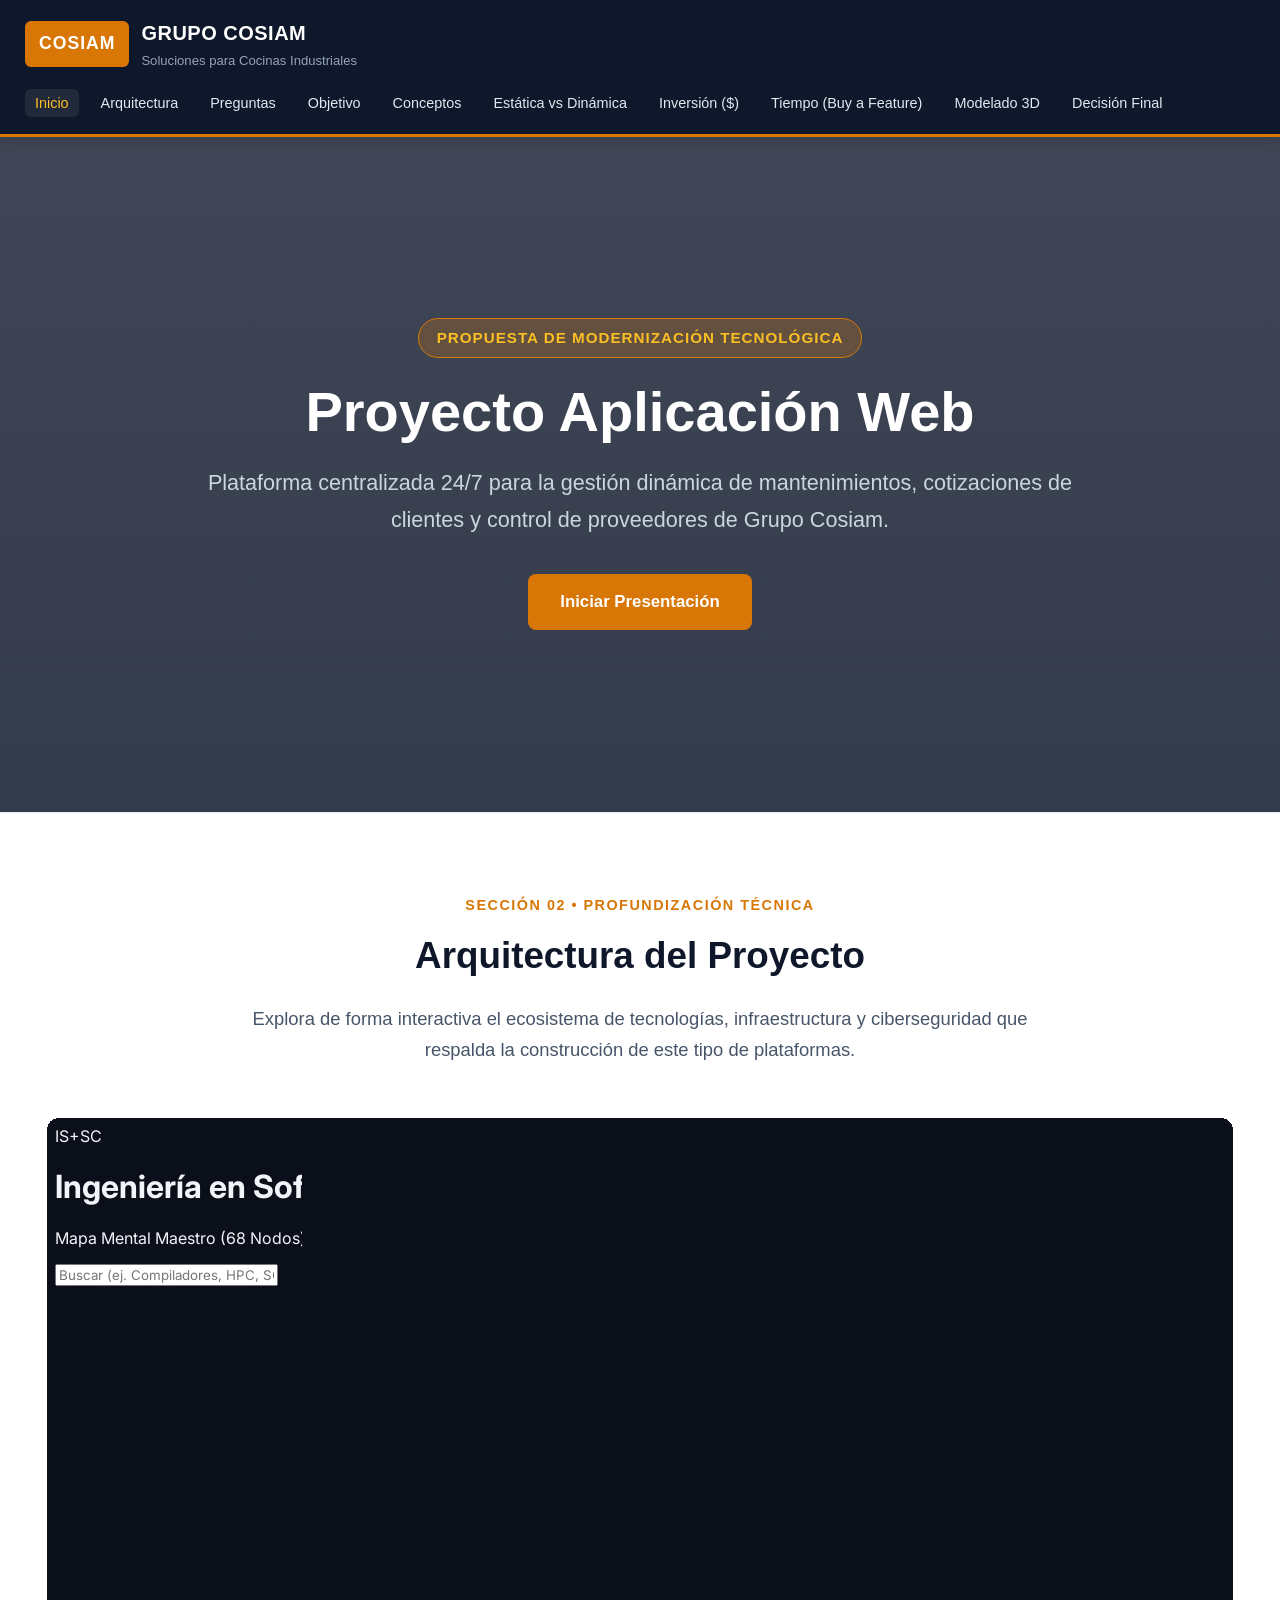
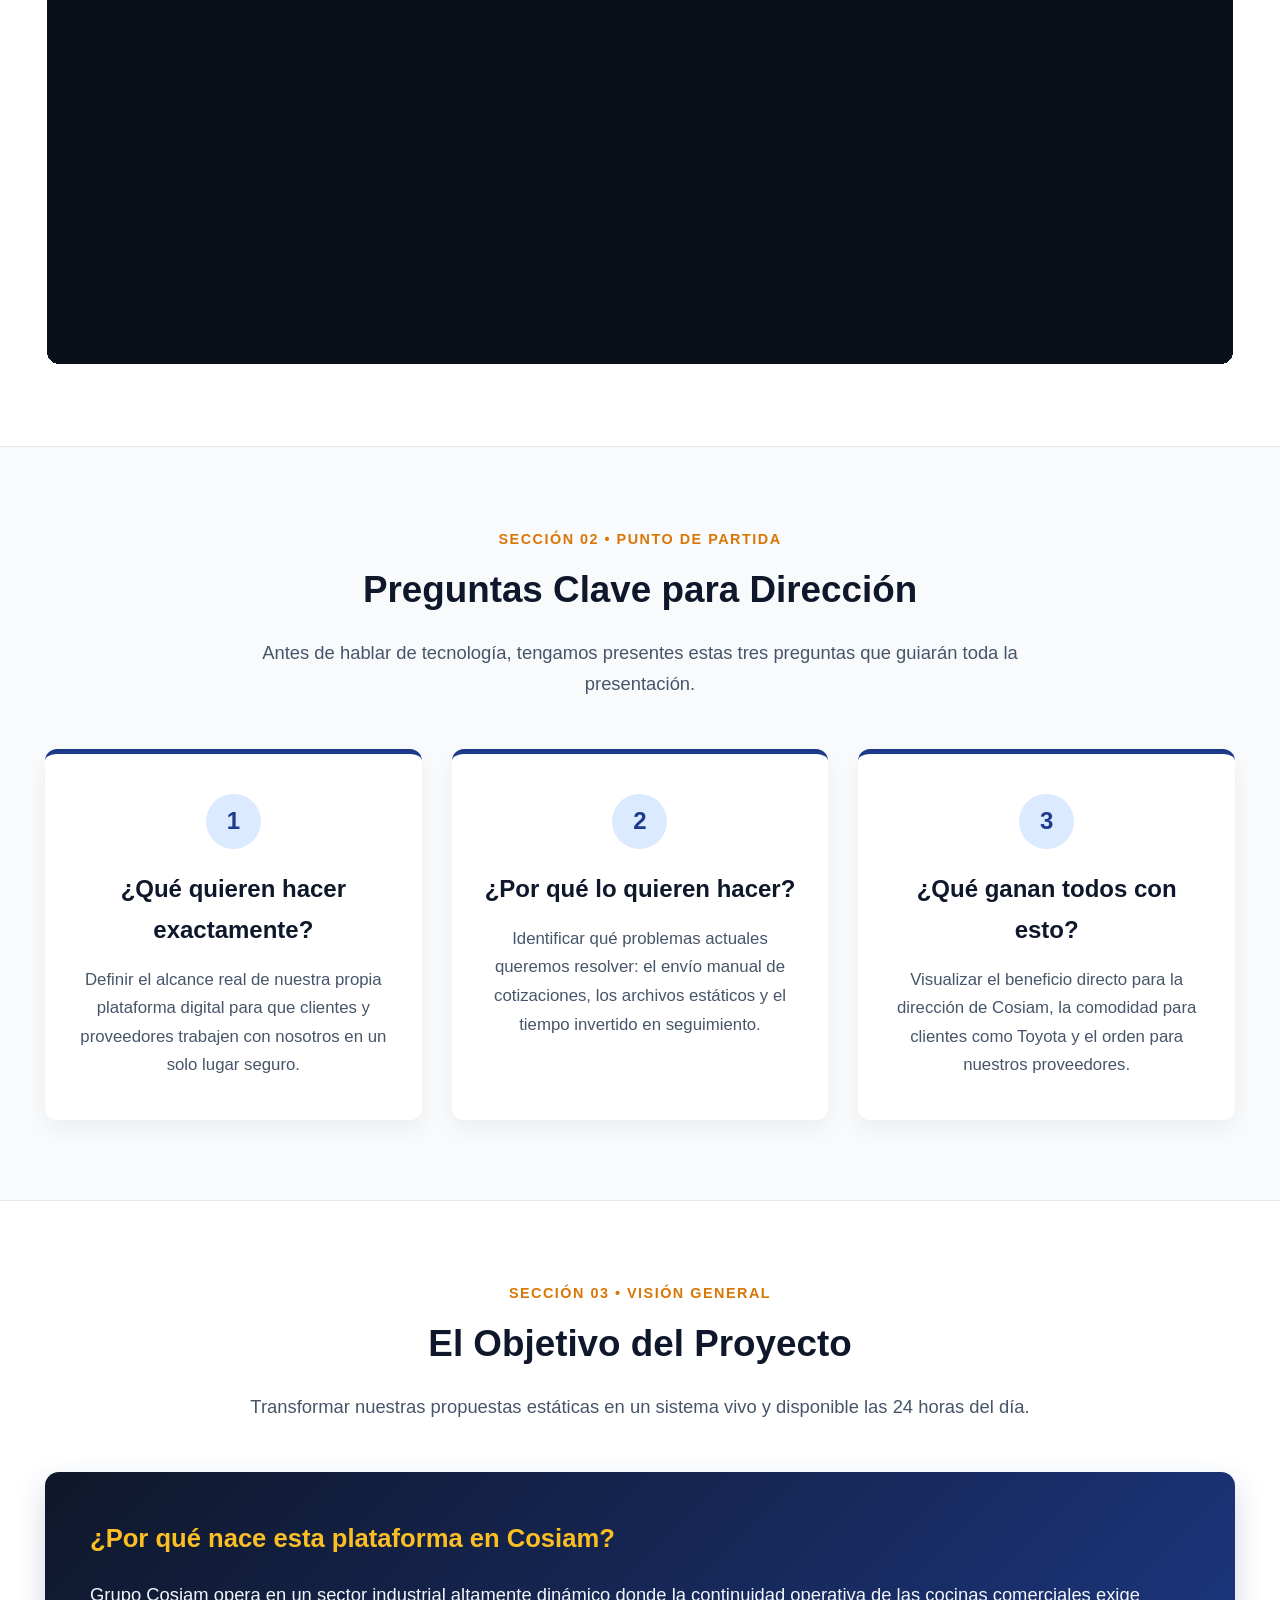
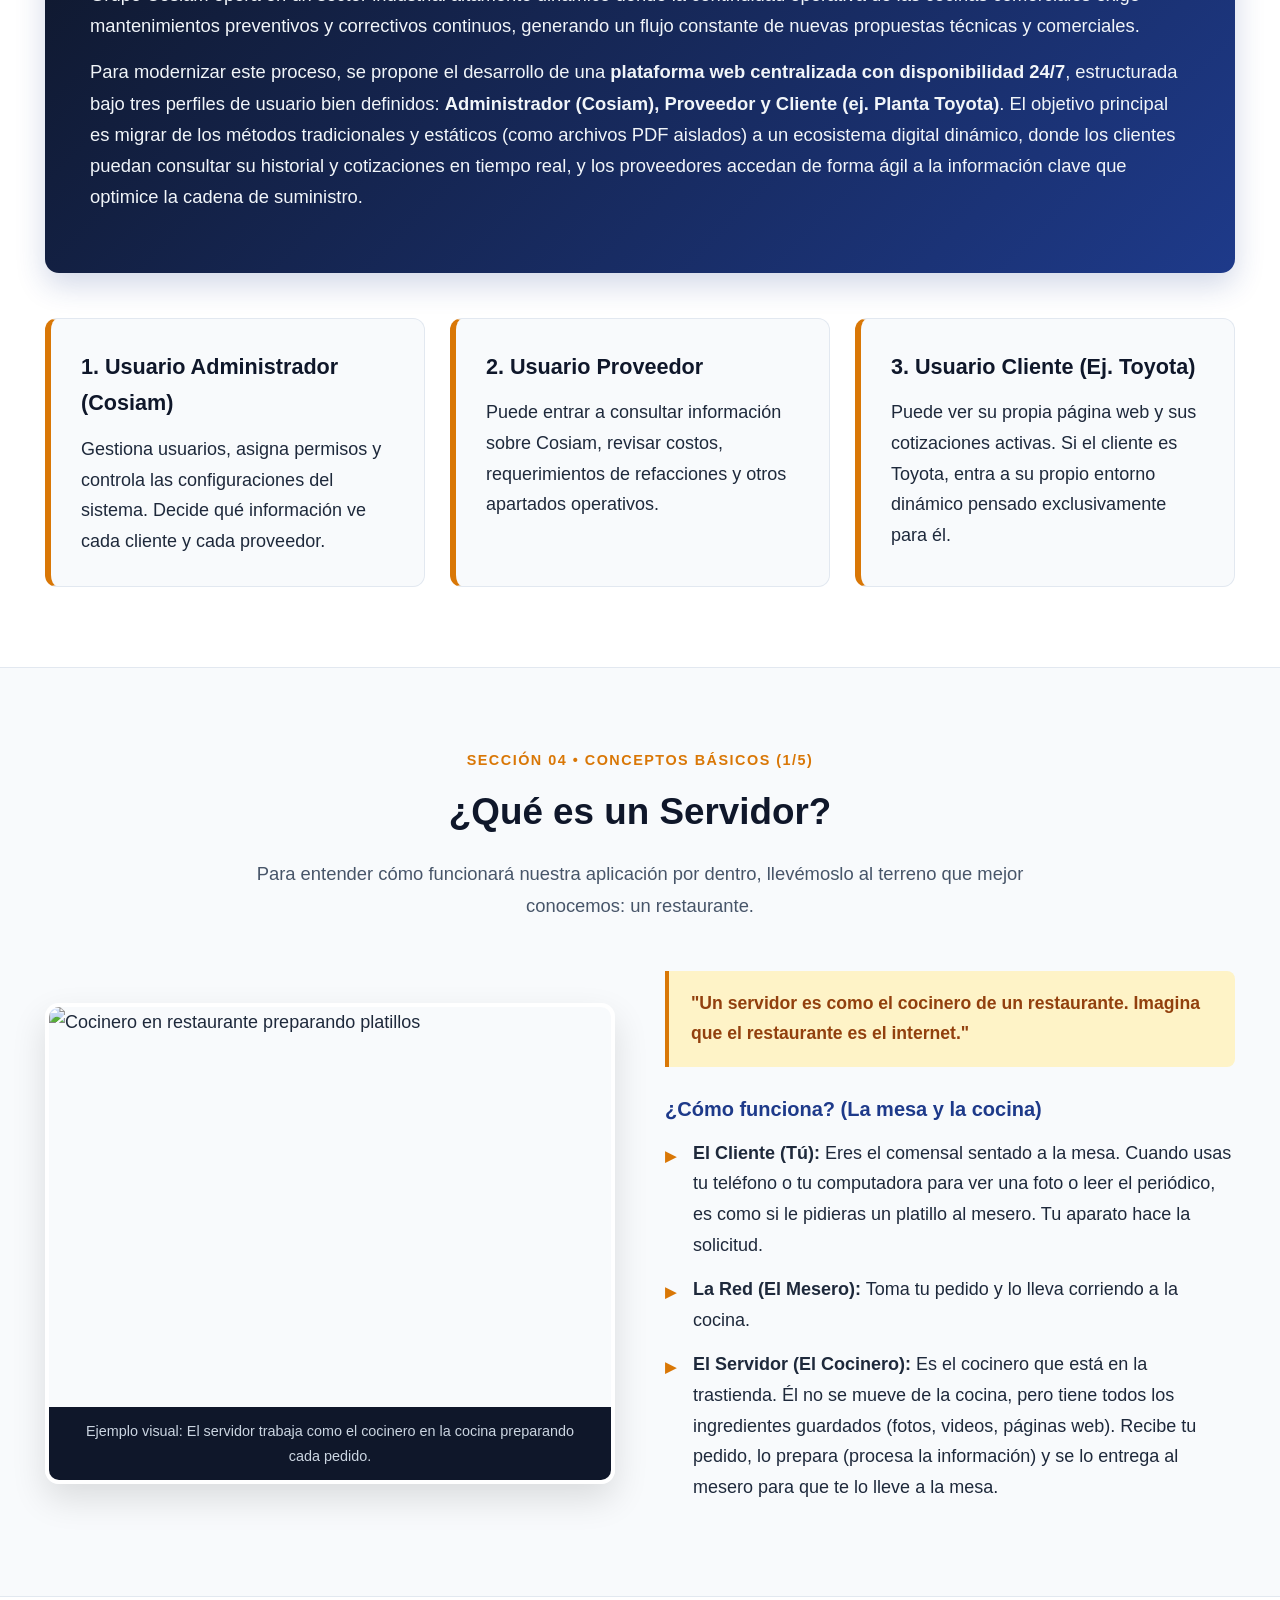
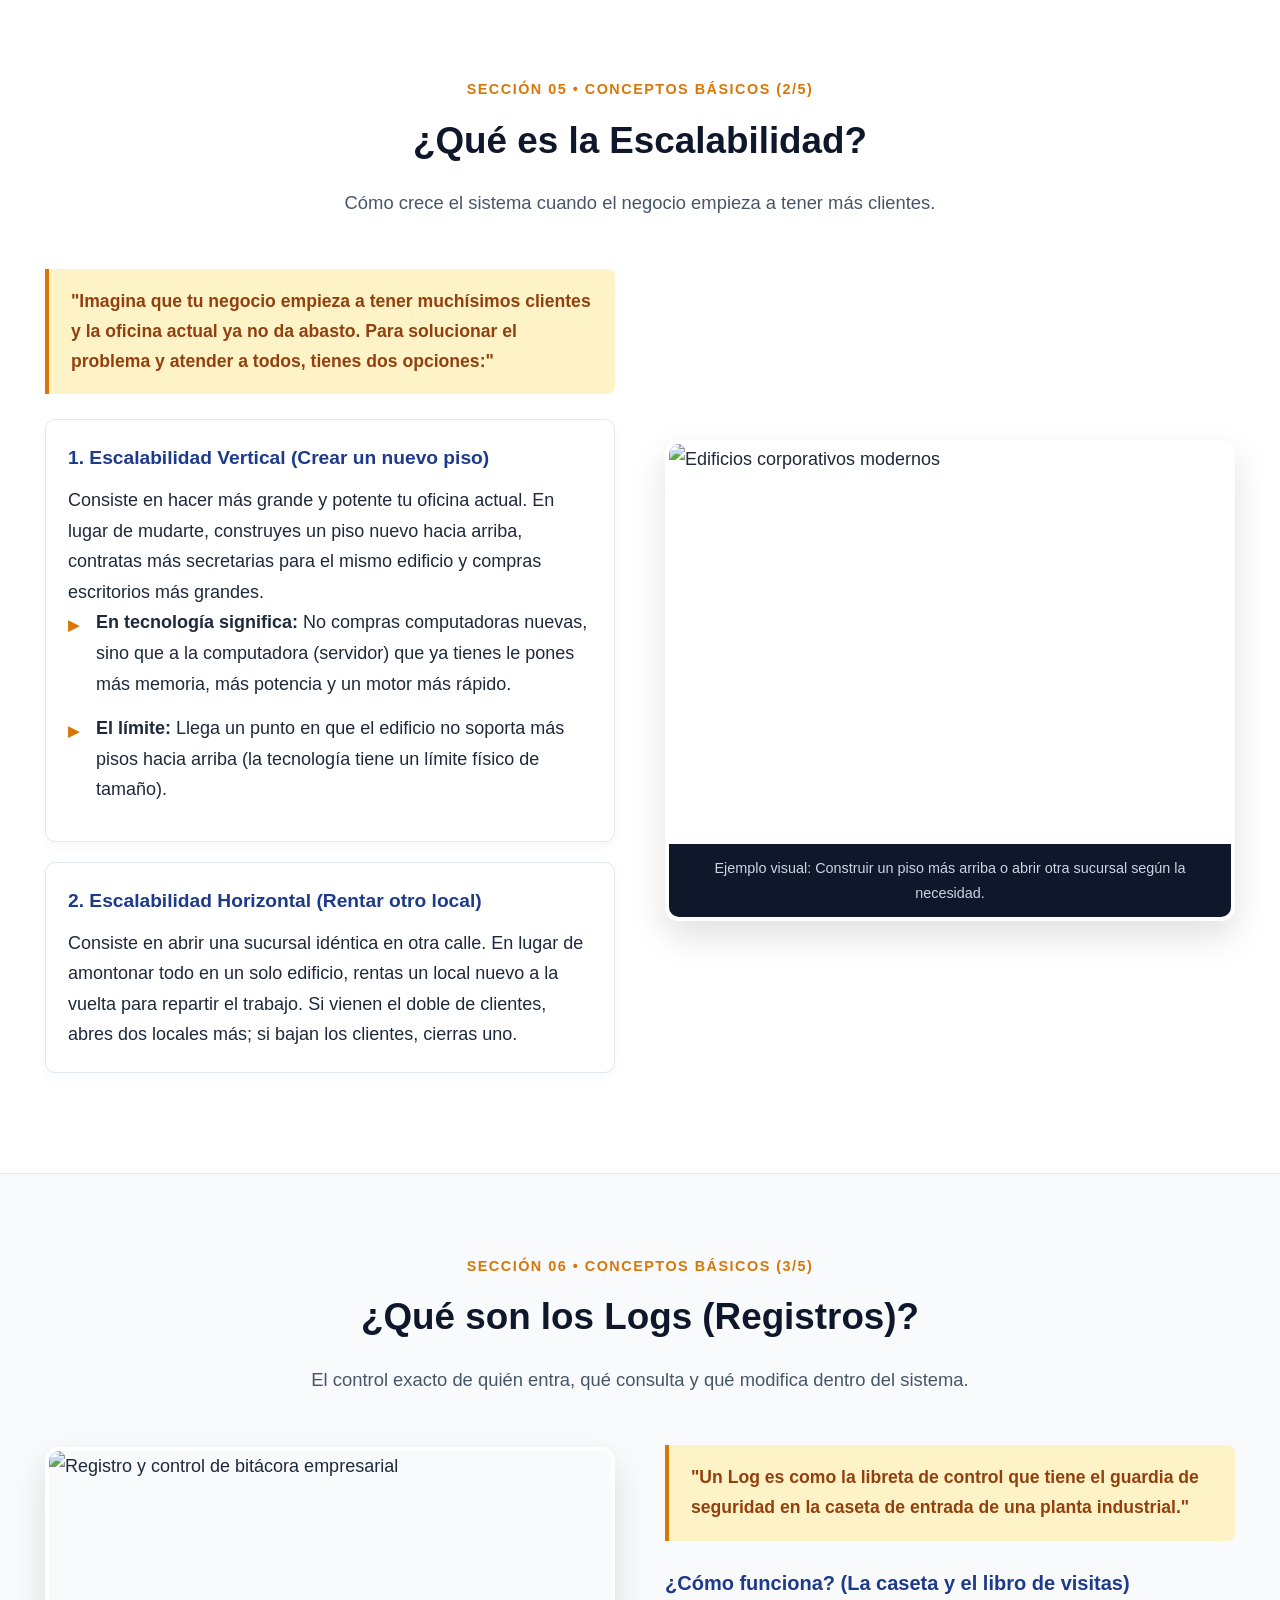
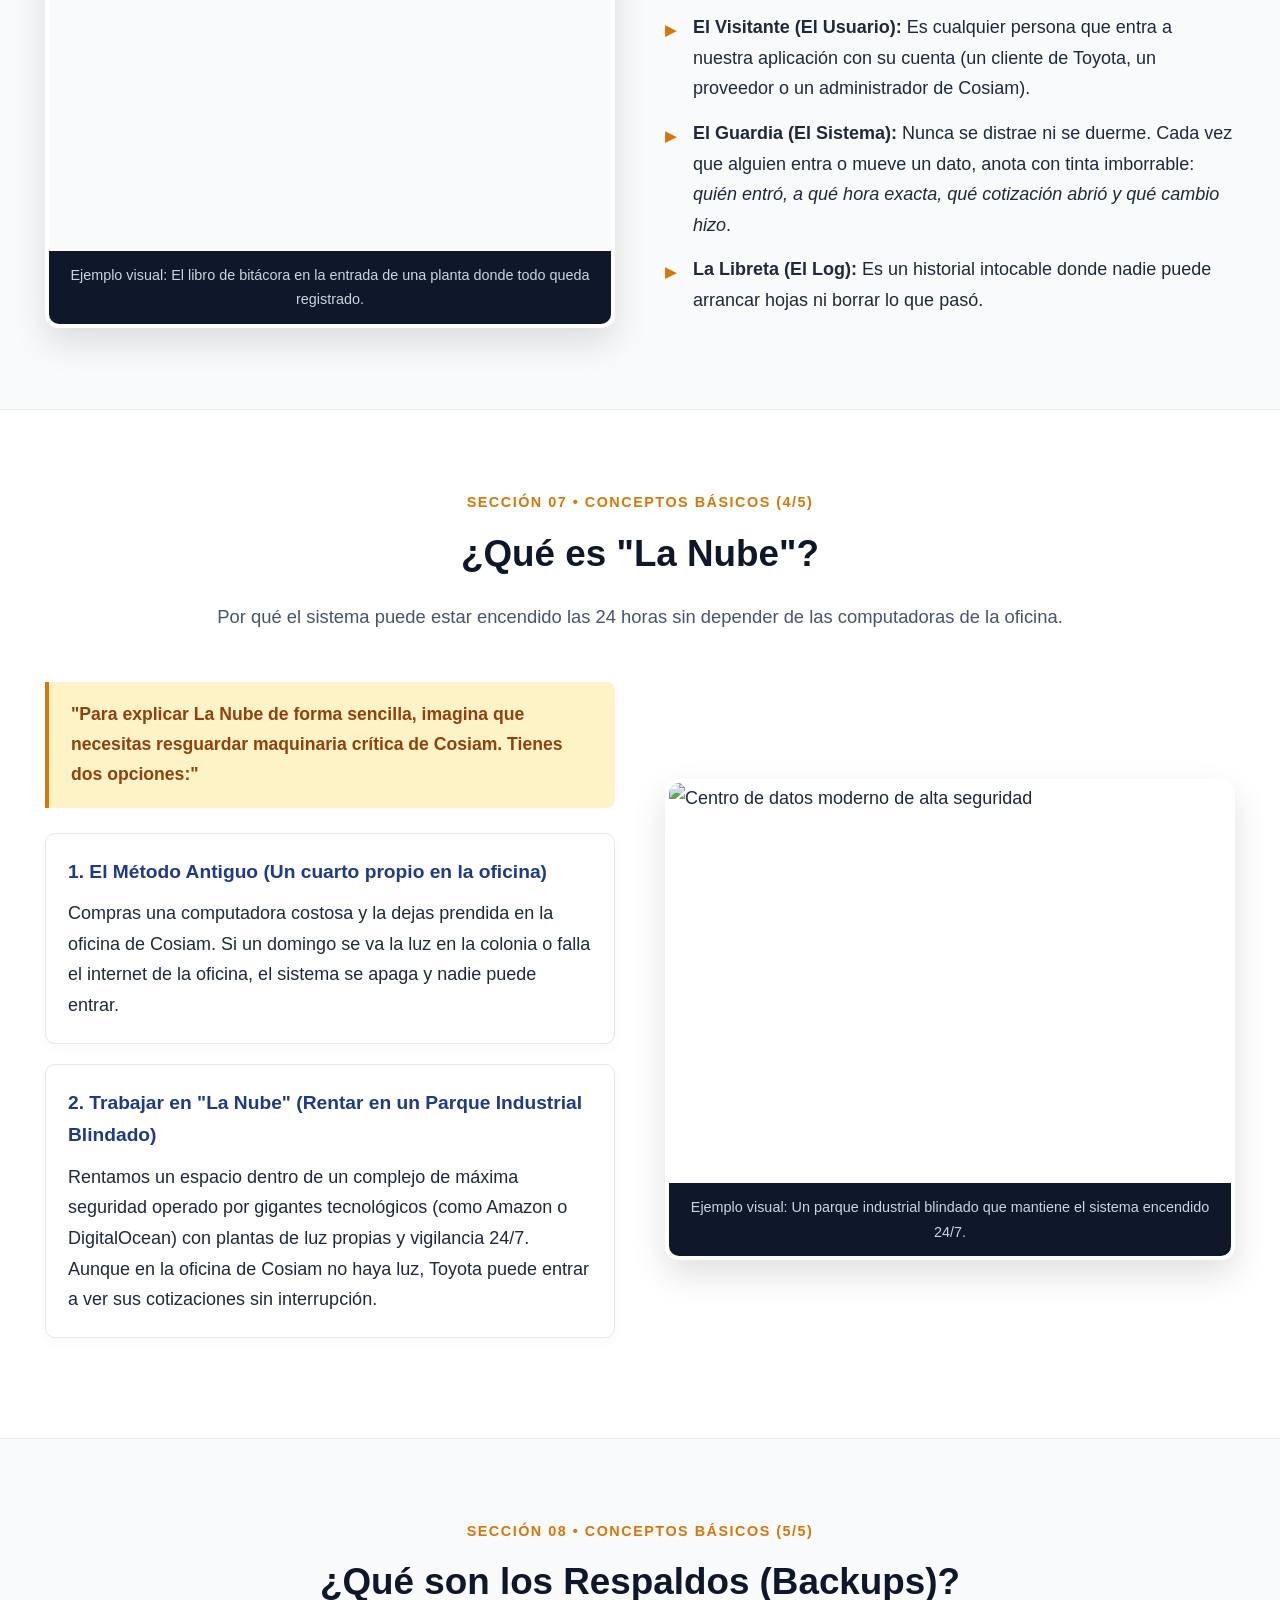
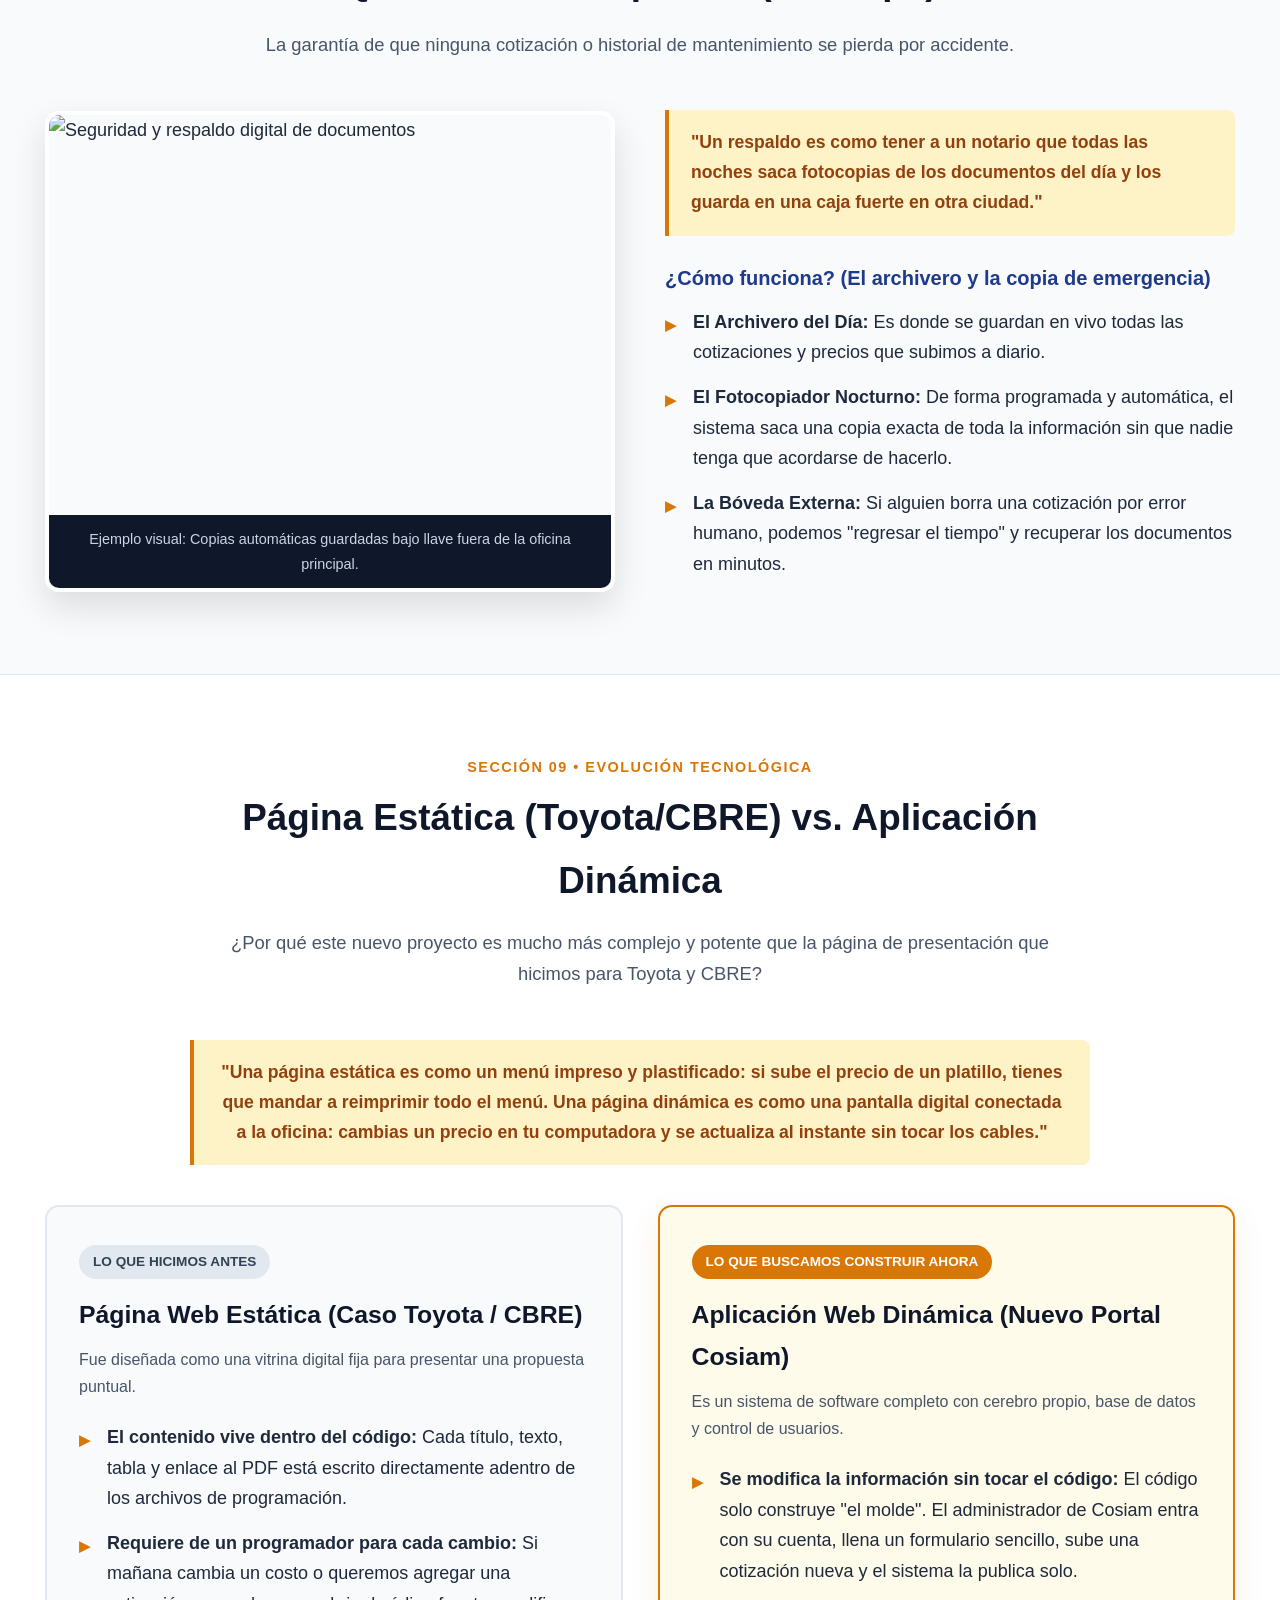
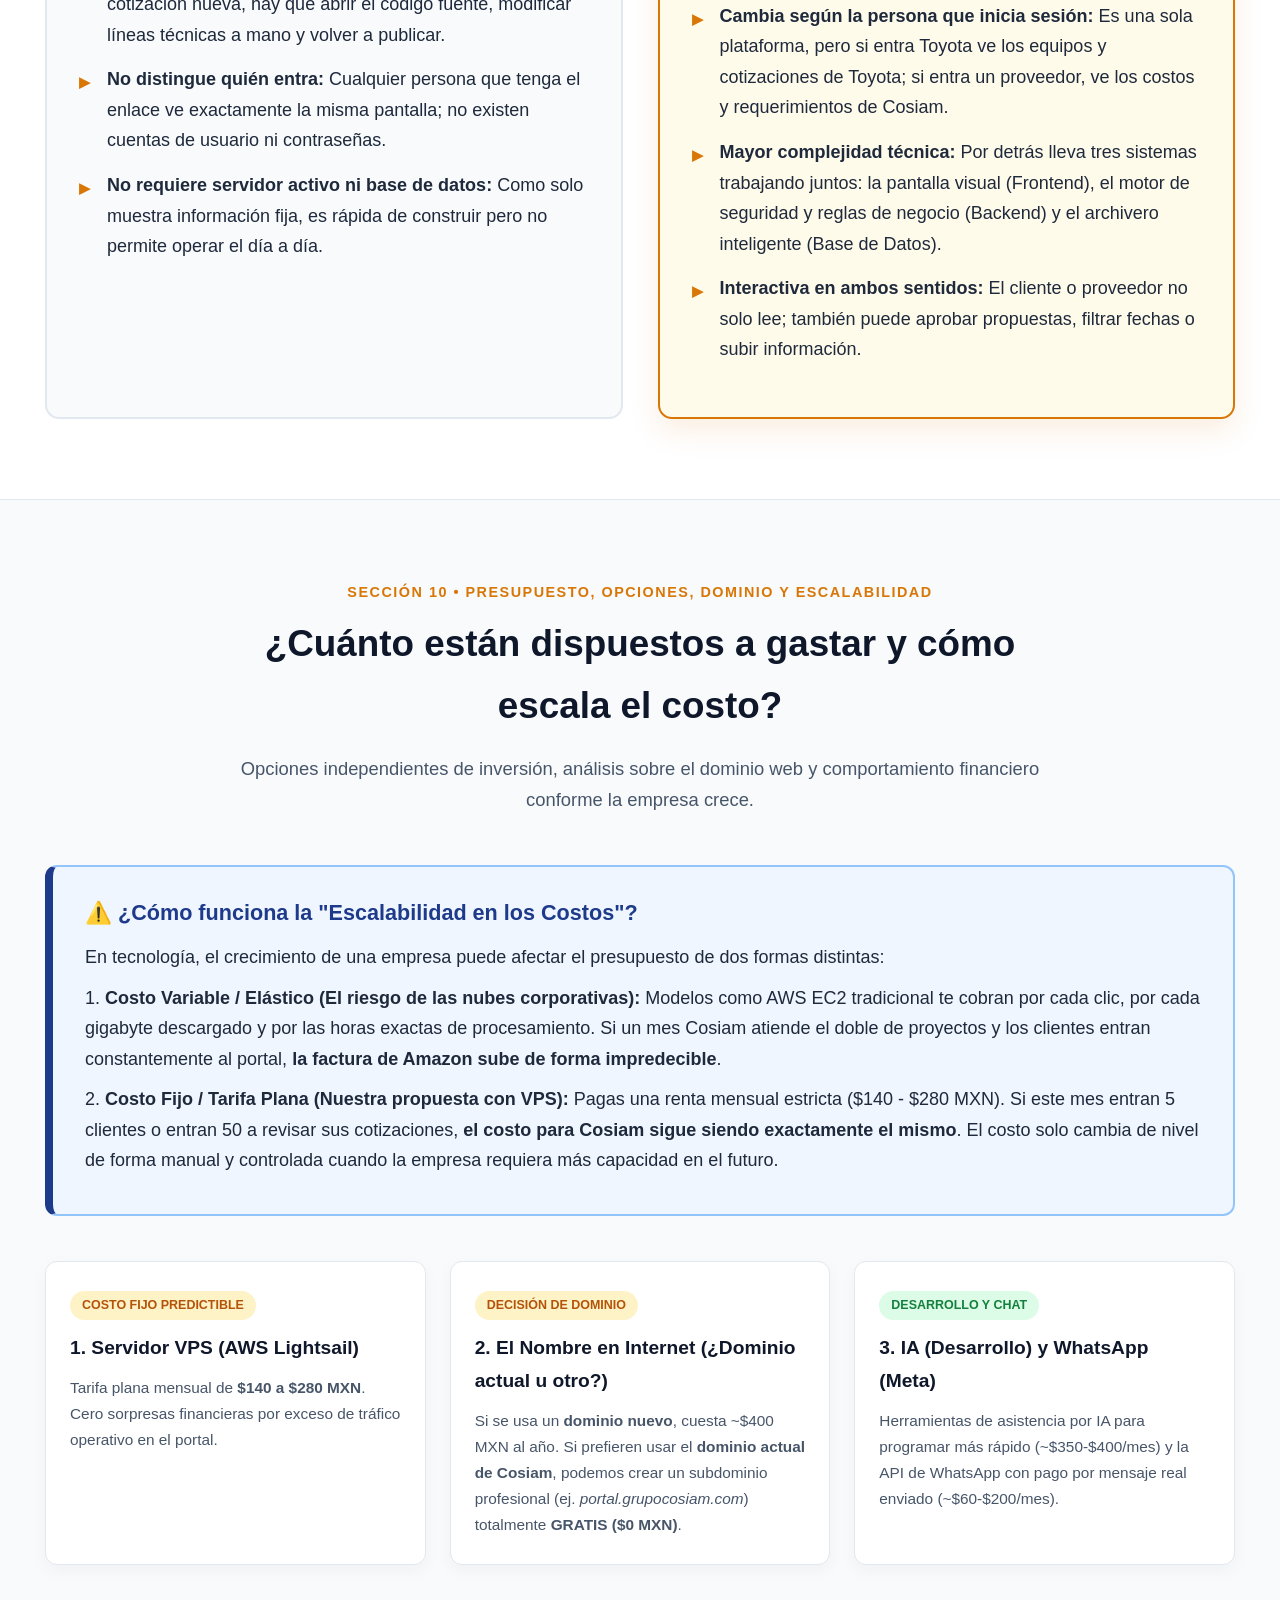
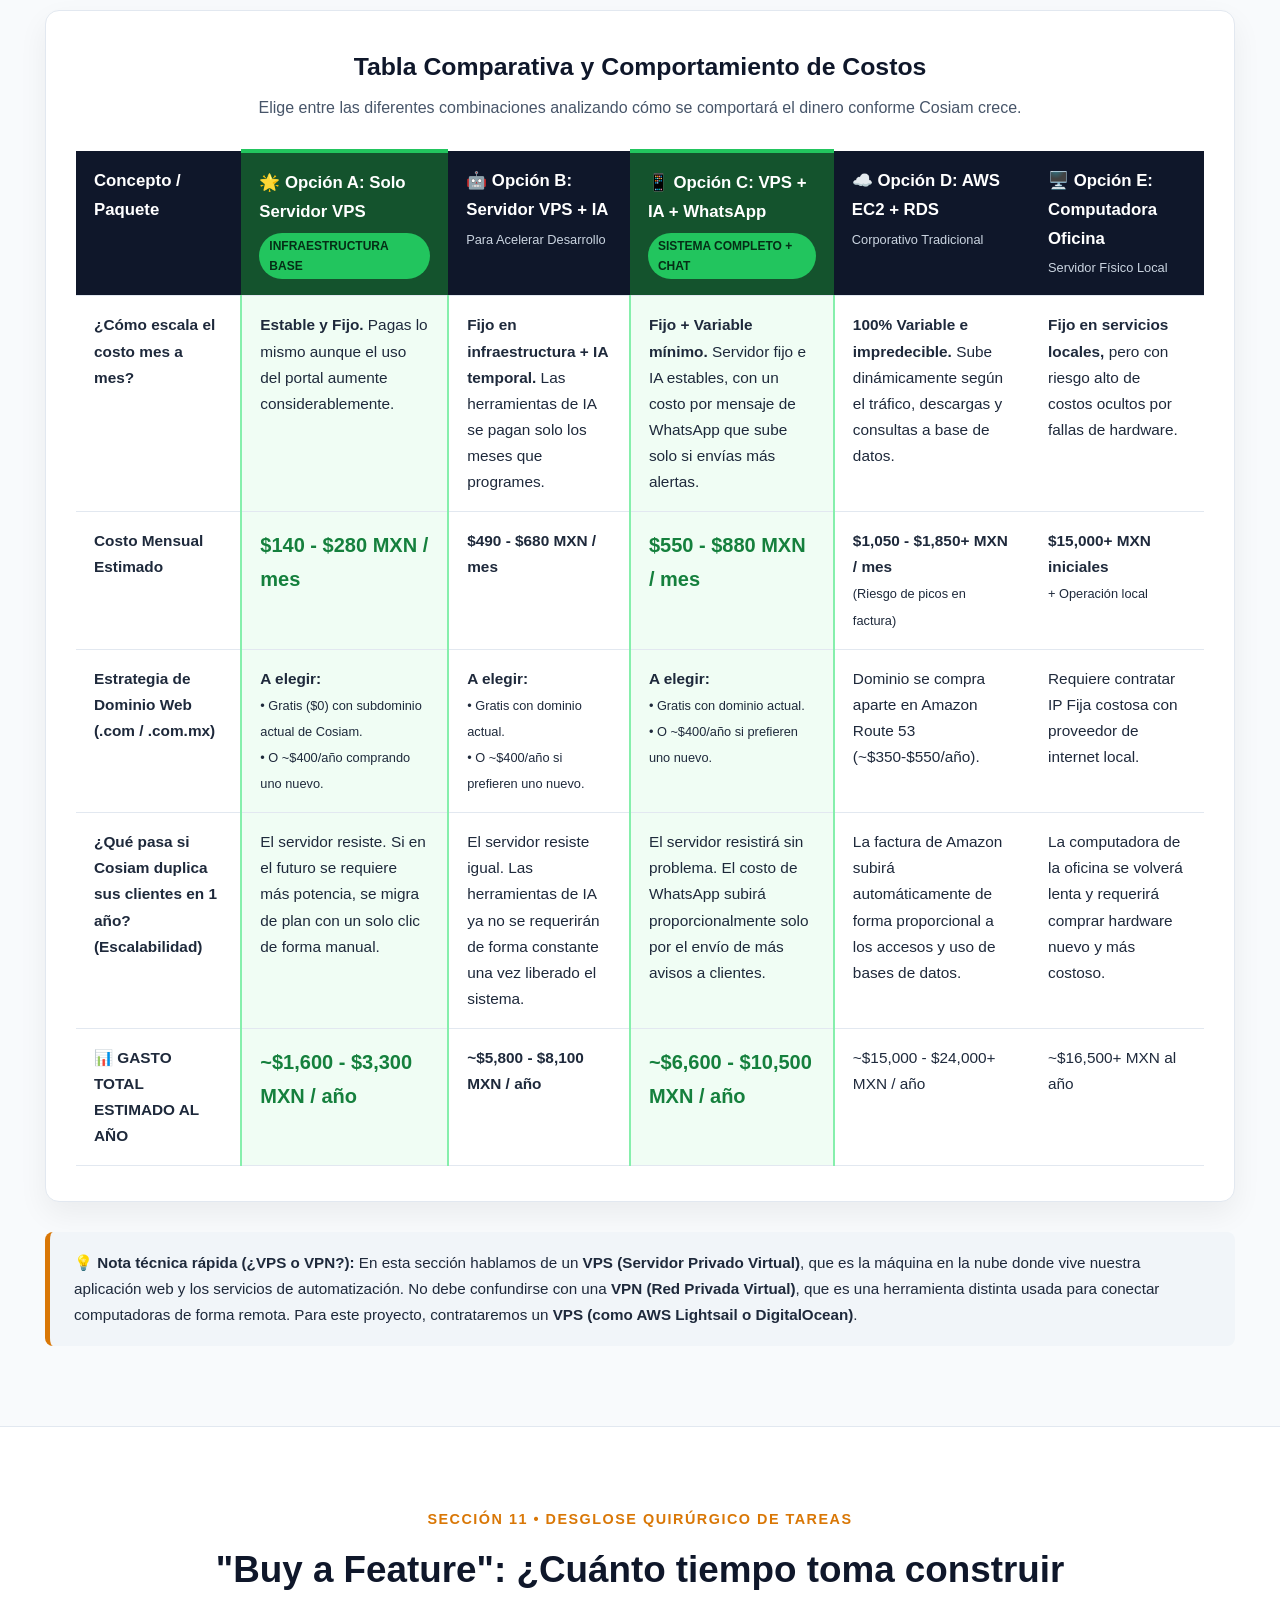
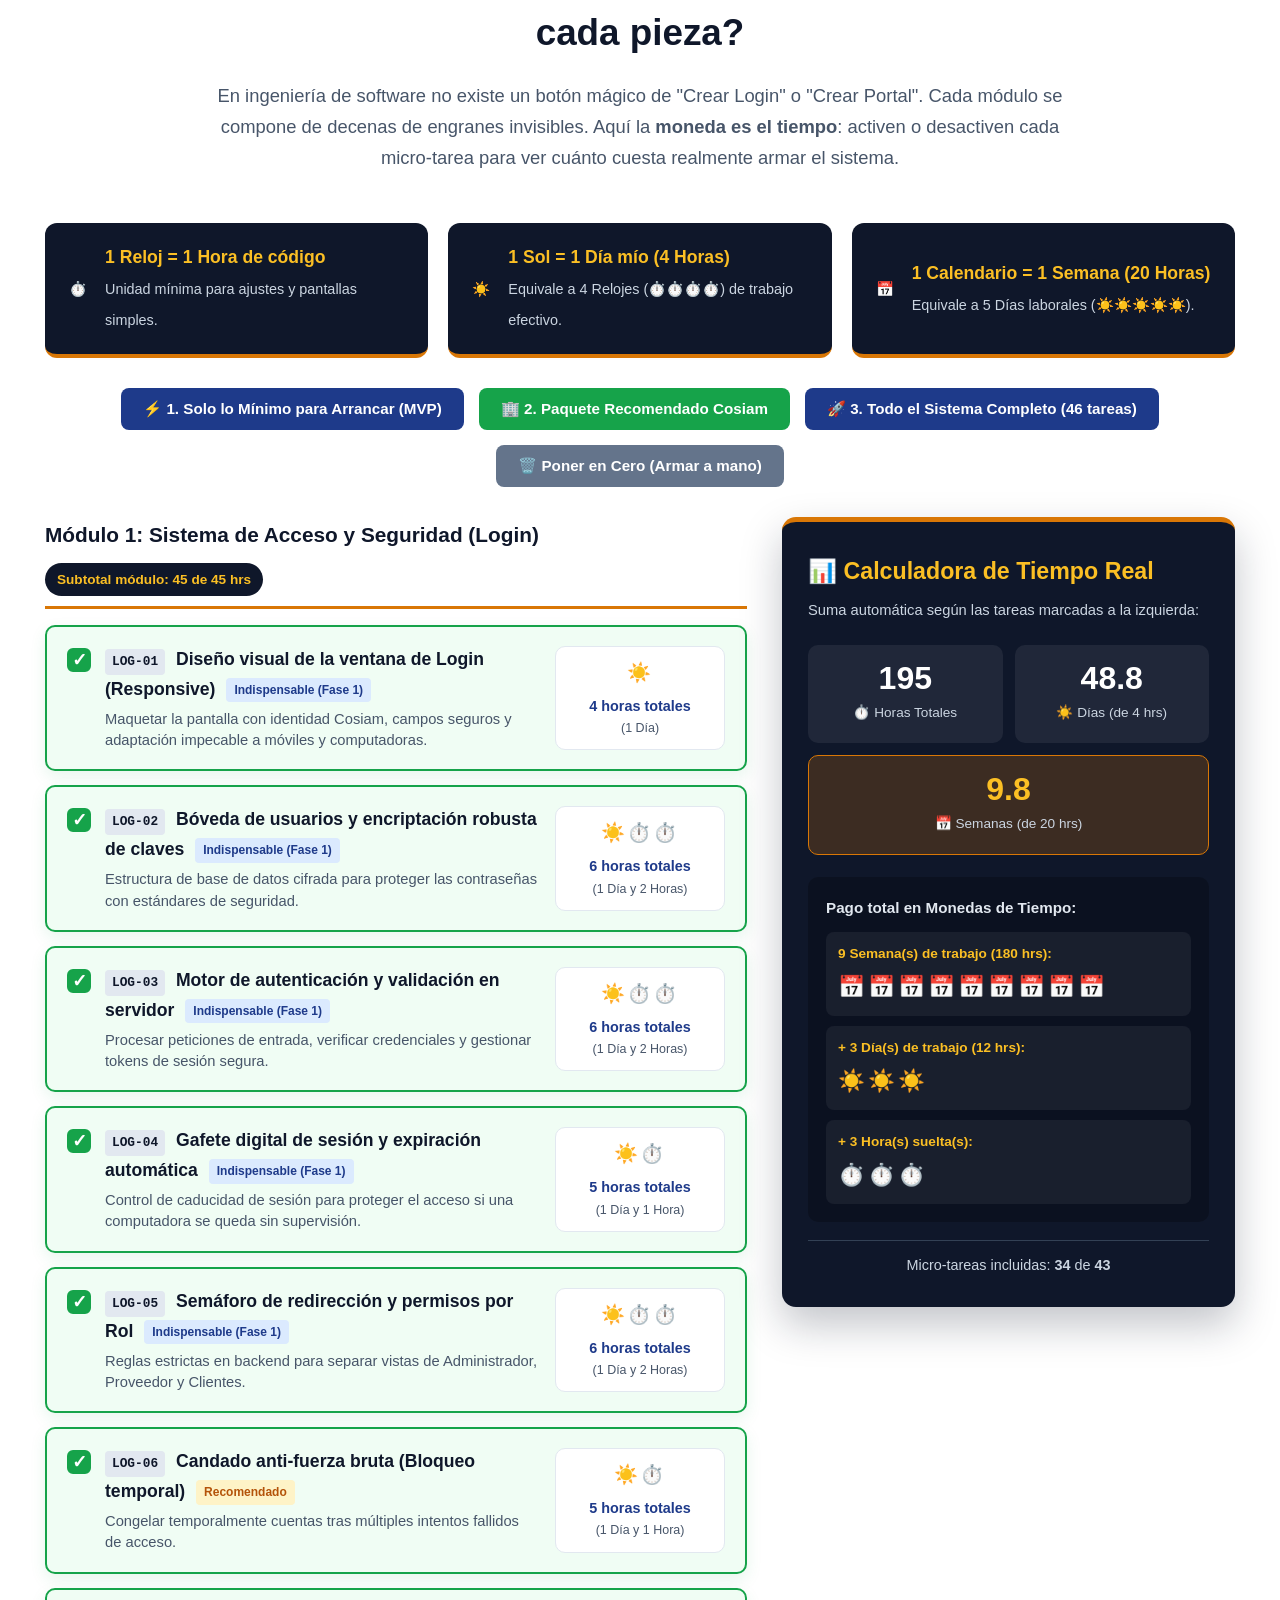
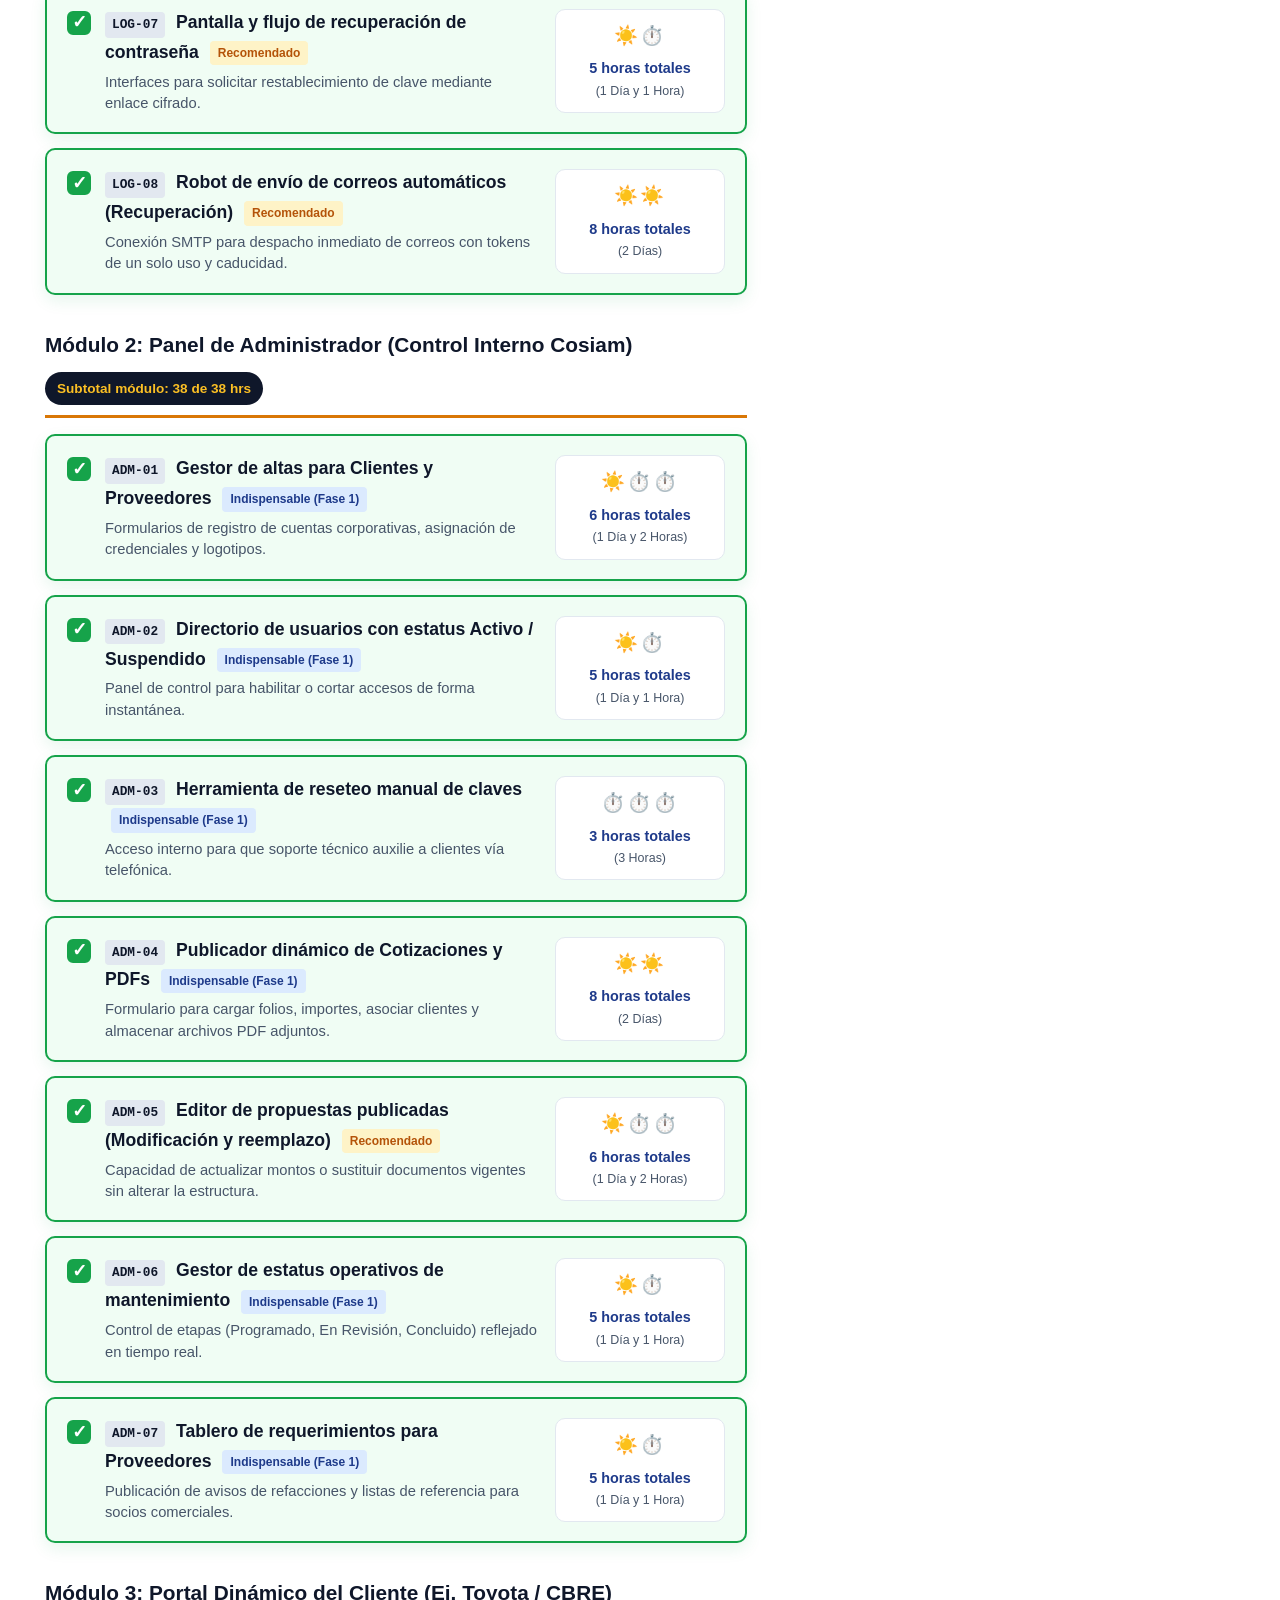
==== commit 7d7e83ca: "modificacion de proyecto" ====
--- a/index.html
+++ b/index.html
@@ -108,8 +108,8 @@
 
             <div class="objective-box reveal">
                 <h4>¿Por qué nace esta plataforma en Cosiam?</h4>
-                <p>Cosiam no deja de ser una empresa de cocinas industriales donde se realizan mantenimientos a cada rato y, conforme pasa el tiempo, se generan cotizaciones nuevas constantemente.</p>
-                <p>Por ello, se busca crear un <strong>sistema de inicio de sesión (loggeo) que esté activo 24/7</strong> con 3 tipos de usuarios: <strong>Administrador, Proveedor y Cliente</strong>. En resumen, una plataforma donde los propios clientes puedan ver sus propuestas de forma dinámica y nada estática, mientras que los proveedores puedan consultar información clave de la empresa.</p>
+                <p>Grupo Cosiam opera en un sector industrial altamente dinámico donde la continuidad operativa de las cocinas comerciales exige mantenimientos preventivos y correctivos continuos, generando un flujo constante de nuevas propuestas técnicas y comerciales.</p>
+                <p>Para modernizar este proceso, se propone el desarrollo de una <strong>plataforma web centralizada con disponibilidad 24/7</strong>, estructurada bajo tres perfiles de usuario bien definidos: <strong>Administrador (Cosiam), Proveedor y Cliente (ej. Planta Toyota)</strong>. El objetivo principal es migrar de los métodos tradicionales y estáticos (como archivos PDF aislados) a un ecosistema digital dinámico, donde los clientes puedan consultar su historial y cotizaciones en tiempo real, y los proveedores accedan de forma ágil a la información clave que optimice la cadena de suministro.</p>
             </div>
 
             <div class="roles-grid">
